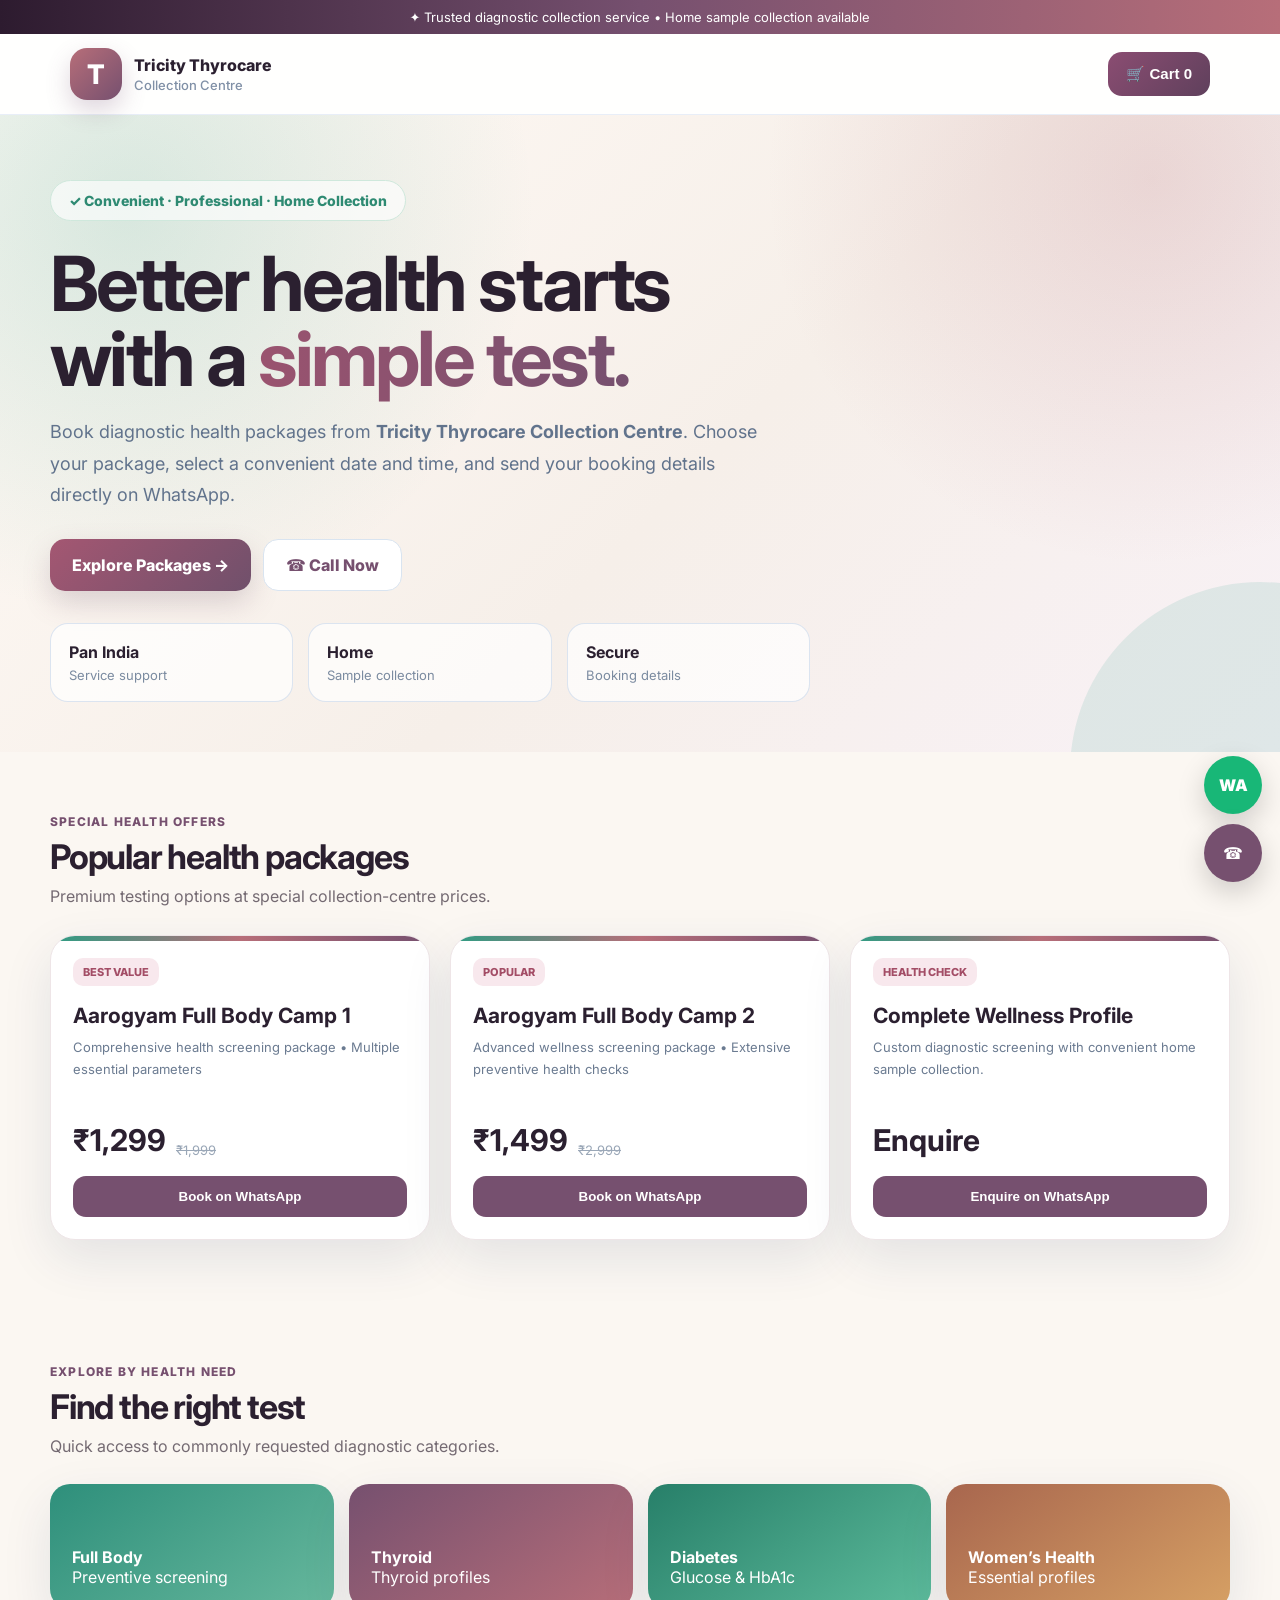
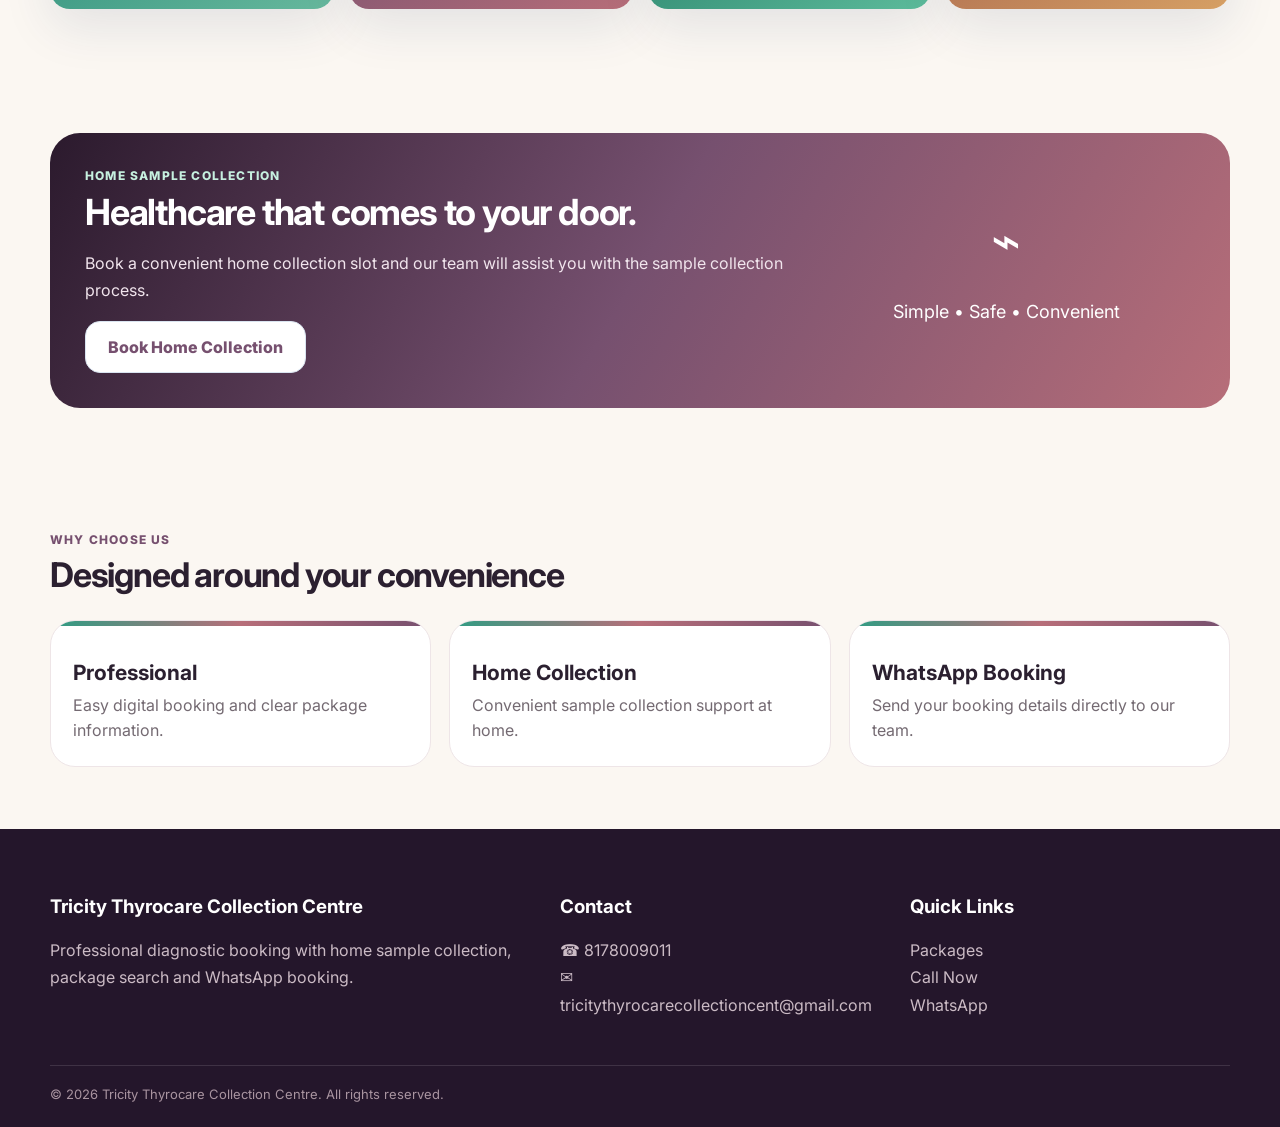
==== index.html @ 91fcd0db "Add files via upload" ====
<!DOCTYPE html>
<html lang="en">
<head>
  <meta charset="UTF-8">
  <meta name="viewport" content="width=device-width, initial-scale=1.0">
  <meta name="theme-color" content="#24162b">
  <title>Tricity Thyrocare Collection Centre</title>
  <meta name="description" content="Premium diagnostic health packages, home sample collection and WhatsApp booking.">
  <link rel="preconnect" href="https://fonts.googleapis.com">
  <link rel="preconnect" href="https://fonts.gstatic.com" crossorigin>
  <link href="https://fonts.googleapis.com/css2?family=Inter:wght@400;500;600;700;800&display=swap" rel="stylesheet">
  <style>
    :root{
      --navy:#24162b; --blue:#8b4d72; --cyan:#2e9d83; --violet:#76506f;
      --mint:#e4f5ed; --bg:#fbf7f2; --text:#2b2030; --muted:#746a72;
      --white:#fff; --shadow:0 18px 50px rgba(21,48,94,.10);
    }
    *{box-sizing:border-box}
    html{scroll-behavior:smooth}
    body{margin:0;font-family:Inter,system-ui,sans-serif;color:var(--text);background:var(--bg)}
    a{text-decoration:none;color:inherit}
    .topbar{background:linear-gradient(90deg,#2d1b2f,#76506f,#b76e79);color:#fff;padding:9px 18px;font-size:13px;text-align:center}
    .nav{position:sticky;top:0;z-index:50;background:rgba(255,255,255,.92);backdrop-filter:blur(18px);border-bottom:1px solid #e8eef8}
    .navin{max-width:1180px;margin:auto;padding:14px 20px;display:flex;align-items:center;justify-content:space-between;gap:15px}
    .brand{display:flex;align-items:center;gap:12px;font-weight:800}
    .logo{width:52px;height:52px;border-radius:17px;display:grid;place-items:center;color:white;font-size:27px;background:linear-gradient(135deg,#b76e79,#76506f);box-shadow:0 10px 25px rgba(118,80,111,.24)}
    .brand small{display:block;color:#8090a6;font-size:13px;font-weight:500;margin-top:2px}
    .cart{border:0;background:linear-gradient(135deg,#8b4d72,#5f405c);color:#fff;border-radius:14px;padding:13px 18px;font-weight:800;font-size:15px}
    .hero{position:relative;overflow:hidden;background:
      radial-gradient(circle at 90% 10%,rgba(183,110,121,.20),transparent 30%),
      radial-gradient(circle at 10% 15%,rgba(46,157,131,.18),transparent 32%),
      linear-gradient(135deg,#fffaf5,#f6efe9 55%,#f8f1f6);padding:65px 20px 50px}
    .hero:after{content:"";position:absolute;width:380px;height:380px;border-radius:50%;right:-170px;bottom:-210px;background:rgba(46,157,131,.12)}
    .wrap{max-width:1180px;margin:auto}
    .pill{display:inline-flex;padding:11px 18px;border:1px solid #cfe8dc;border-radius:999px;background:rgba(255,255,255,.65);color:#2e8a72;font-weight:800;font-size:14px}
    h1{font-size:clamp(42px,7vw,76px);line-height:.99;letter-spacing:-3px;max-width:850px;margin:25px 0 20px}
    h1 span{background:linear-gradient(90deg,#9a536f,#76506f);-webkit-background-clip:text;color:transparent}
    .lead{max-width:720px;color:#61738c;font-size:18px;line-height:1.75}
    .actions{display:flex;gap:12px;flex-wrap:wrap;margin:28px 0}
    .btn{padding:15px 22px;border-radius:15px;font-weight:800;display:inline-flex;align-items:center;justify-content:center;gap:8px}
    .primary{color:white;background:linear-gradient(135deg,#a45772,#70506b);box-shadow:0 12px 28px rgba(112,80,107,.22)}
    .secondary{background:#fff;border:1px solid #d9e4f0;color:#76506f}
    .stats{display:grid;grid-template-columns:repeat(3,1fr);gap:15px;max-width:760px;margin-top:32px}
    .stat{background:rgba(255,255,255,.7);border:1px solid rgba(215,226,239,.9);border-radius:18px;padding:18px}
    .stat b{display:block;font-size:16px}.stat span{display:block;color:#7b8ba0;font-size:13px;margin-top:5px}
    section{padding:62px 20px}.section-head{display:flex;align-items:end;justify-content:space-between;gap:20px;margin-bottom:25px}
    .eyebrow{color:#76506f;font-weight:800;text-transform:uppercase;letter-spacing:1.2px;font-size:12px}
    h2{font-size:34px;letter-spacing:-1.2px;margin:7px 0}
    .sub{color:var(--muted);margin:0;line-height:1.6}
    .offers{display:grid;grid-template-columns:repeat(3,1fr);gap:20px}
    .card{background:#fff;border:1px solid #eee5e7;border-radius:25px;padding:22px;box-shadow:var(--shadow);position:relative;overflow:hidden}
    .card:before{content:"";position:absolute;inset:0 0 auto;height:5px;background:linear-gradient(90deg,#2e9d83,#b76e79,#76506f)}
    .tag{display:inline-block;padding:7px 10px;border-radius:10px;background:#f8e8ed;color:#a34d66;font-size:11px;font-weight:800}
    .card h3{font-size:21px;margin:17px 0 8px}.tests{color:#6b7b91;font-size:13px;line-height:1.7;min-height:68px}
    .price{display:flex;align-items:end;gap:10px;margin:18px 0}.price strong{font-size:30px}.price del{color:#9aa7b7;font-size:13px}
    .book{width:100%;border:0;padding:13px;border-radius:13px;background:#76506f;color:white;font-weight:800}
    .categories{display:grid;grid-template-columns:repeat(4,1fr);gap:15px}
    .cat{padding:22px;border-radius:20px;color:white;min-height:125px;display:flex;flex-direction:column;justify-content:end;box-shadow:var(--shadow)}
    .cat:nth-child(1){background:linear-gradient(145deg,#2e8f7b,#67b89d)} .cat:nth-child(2){background:linear-gradient(145deg,#76506f,#b76e79)}
    .cat:nth-child(3){background:linear-gradient(145deg,#277f69,#5dbb9b)} .cat:nth-child(4){background:linear-gradient(145deg,#a8664e,#d6a064)}
    .collection{border-radius:30px;padding:35px;background:linear-gradient(120deg,#2b1a2d,#76506f 50%,#b76e79);color:white;display:grid;grid-template-columns:1.5fr .8fr;gap:25px;align-items:center;overflow:hidden}
    .collection h2{font-size:36px}.collection p{color:#f1e5ed;line-height:1.7}.collection .big{font-size:50px;text-align:center}
    .trust{display:grid;grid-template-columns:repeat(3,1fr);gap:18px}.trust .card{box-shadow:none}
    footer{background:#24162b;color:#f1e5ed;padding:48px 20px 25px}.foot{max-width:1180px;margin:auto;display:grid;grid-template-columns:1.5fr 1fr 1fr;gap:30px}.foot h3{color:#fff}.foot p{color:#cbbbc5;line-height:1.7}
    .copy{max-width:1180px;margin:30px auto 0;padding-top:20px;border-top:1px solid rgba(255,255,255,.12);font-size:13px;color:#a994a0}
    .float{position:fixed;right:18px;bottom:18px;z-index:60;display:flex;flex-direction:column;gap:10px}.float a{width:58px;height:58px;border-radius:50%;display:grid;place-items:center;color:#fff;font-weight:900;box-shadow:0 10px 28px rgba(0,0,0,.18)}.wa{background:#18b777}.call{background:#76506f}
    @media(max-width:800px){.offers{grid-template-columns:1fr}.categories{grid-template-columns:repeat(2,1fr)}.collection{grid-template-columns:1fr}.foot{grid-template-columns:1fr 1fr}.stats{grid-template-columns:1fr}h1{letter-spacing:-2px}.hero{padding-top:45px}}
    @media(max-width:520px){.navin{padding:11px 14px}.logo{width:48px;height:48px}.brand{font-size:15px}.cart{padding:12px 14px}.hero{padding-left:16px;padding-right:16px}section{padding:48px 16px}.categories{grid-template-columns:1fr 1fr}.foot{grid-template-columns:1fr}.collection{padding:27px}.collection h2{font-size:30px}}
  </style>
</head>
<body>
  <div class="topbar">✦ Trusted diagnostic collection service • Home sample collection available</div>

  <header class="nav">
    <div class="navin">
      <a class="brand" href="#">
        <div class="logo">T</div>
        <div>Tricity Thyrocare<small>Collection Centre</small></div>
      </a>
      <button class="cart" onclick="alert('Your cart is empty')">🛒 Cart <b>0</b></button>
    </div>
  </header>

  <main>
    <section class="hero">
      <div class="wrap">
        <div class="pill">✓ Convenient · Professional · Home Collection</div>
        <h1>Better health starts <br>with a <span>simple test.</span></h1>
        <p class="lead">Book diagnostic health packages from <b>Tricity Thyrocare Collection Centre</b>. Choose your package, select a convenient date and time, and send your booking details directly on WhatsApp.</p>
        <div class="actions">
          <a class="btn primary" href="#offers">Explore Packages →</a>
          <a class="btn secondary" href="tel:8178009011">☎ Call Now</a>
        </div>
        <div class="stats">
          <div class="stat"><b>Pan India</b><span>Service support</span></div>
          <div class="stat"><b>Home</b><span>Sample collection</span></div>
          <div class="stat"><b>Secure</b><span>Booking details</span></div>
        </div>
      </div>
    </section>

    <section id="offers">
      <div class="wrap">
        <div class="section-head"><div><div class="eyebrow">Special Health Offers</div><h2>Popular health packages</h2><p class="sub">Premium testing options at special collection-centre prices.</p></div></div>
        <div class="offers">
          <article class="card"><span class="tag">BEST VALUE</span><h3>Aarogyam Full Body Camp 1</h3><div class="tests">Comprehensive health screening package • Multiple essential parameters</div><div class="price"><strong>₹1,299</strong><del>₹1,999</del></div><button class="book" onclick="book('Aarogyam Full Body Camp 1')">Book on WhatsApp</button></article>
          <article class="card"><span class="tag">POPULAR</span><h3>Aarogyam Full Body Camp 2</h3><div class="tests">Advanced wellness screening package • Extensive preventive health checks</div><div class="price"><strong>₹1,499</strong><del>₹2,999</del></div><button class="book" onclick="book('Aarogyam Full Body Camp 2')">Book on WhatsApp</button></article>
          <article class="card"><span class="tag">HEALTH CHECK</span><h3>Complete Wellness Profile</h3><div class="tests">Custom diagnostic screening with convenient home sample collection.</div><div class="price"><strong>Enquire</strong></div><button class="book" onclick="book('Complete Wellness Profile')">Enquire on WhatsApp</button></article>
        </div>
      </div>
    </section>

    <section>
      <div class="wrap">
        <div class="eyebrow">Explore by health need</div><h2>Find the right test</h2><p class="sub">Quick access to commonly requested diagnostic categories.</p>
        <div class="categories" style="margin-top:25px">
          <a class="cat" href="#offers"><b>Full Body</b><span>Preventive screening</span></a>
          <a class="cat" href="#offers"><b>Thyroid</b><span>Thyroid profiles</span></a>
          <a class="cat" href="#offers"><b>Diabetes</b><span>Glucose & HbA1c</span></a>
          <a class="cat" href="#offers"><b>Women’s Health</b><span>Essential profiles</span></a>
        </div>
      </div>
    </section>

    <section>
      <div class="wrap collection">
        <div><div class="eyebrow" style="color:#c6f0df">HOME SAMPLE COLLECTION</div><h2>Healthcare that comes to your door.</h2><p>Book a convenient home collection slot and our team will assist you with the sample collection process.</p><a class="btn secondary" href="https://wa.me/918178009011?text=Hi%20Tricity%20Thyrocare%2C%20I%20want%20to%20book%20a%20home%20sample%20collection.">Book Home Collection</a></div>
        <div class="big">⌁<br><span style="font-size:18px">Simple • Safe • Convenient</span></div>
      </div>
    </section>

    <section>
      <div class="wrap">
        <div class="eyebrow">Why choose us</div><h2>Designed around your convenience</h2>
        <div class="trust" style="margin-top:25px">
          <div class="card"><h3>Professional</h3><p class="sub">Easy digital booking and clear package information.</p></div>
          <div class="card"><h3>Home Collection</h3><p class="sub">Convenient sample collection support at home.</p></div>
          <div class="card"><h3>WhatsApp Booking</h3><p class="sub">Send your booking details directly to our team.</p></div>
        </div>
      </div>
    </section>
  </main>

  <footer>
    <div class="foot">
      <div><h3>Tricity Thyrocare Collection Centre</h3><p>Professional diagnostic booking with home sample collection, package search and WhatsApp booking.</p></div>
      <div><h3>Contact</h3><p>☎ 8178009011<br>✉ tricitythyrocarecollectioncent@gmail.com</p></div>
      <div><h3>Quick Links</h3><p><a href="#offers">Packages</a><br><a href="tel:8178009011">Call Now</a><br><a href="https://wa.me/918178009011">WhatsApp</a></p></div>
    </div>
    <div class="copy">© 2026 Tricity Thyrocare Collection Centre. All rights reserved.</div>
  </footer>

  <div class="float">
    <a class="wa" href="https://wa.me/918178009011?text=Hi%20Tricity%20Thyrocare%2C%20I%20want%20to%20book%20a%20test.">WA</a>
    <a class="call" href="tel:8178009011">☎</a>
  </div>

  <script>
    function book(packageName){
      const msg = `Hi Tricity Thyrocare, I want to book: ${packageName}. Please share the available slots.`;
      window.open('https://wa.me/918178009011?text=' + encodeURIComponent(msg), '_blank');
    }
  </script>
</body>
</html>
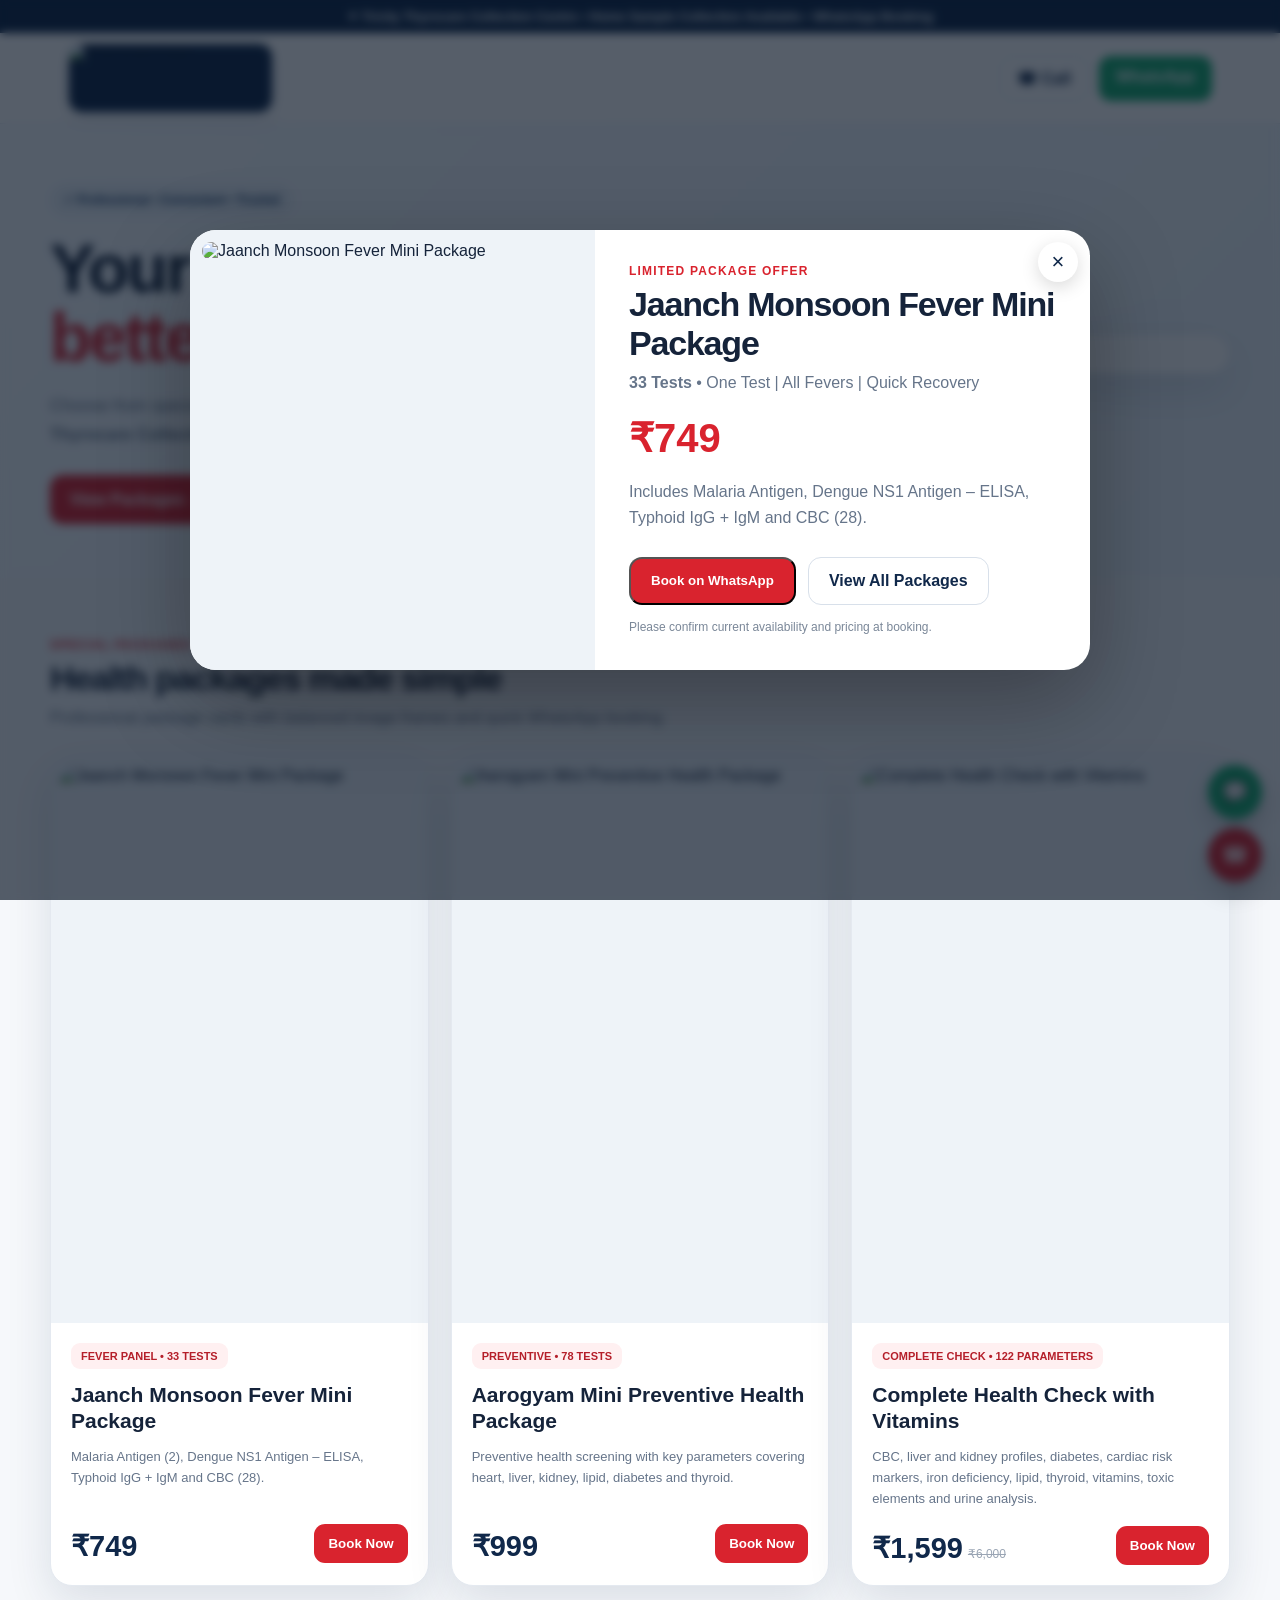
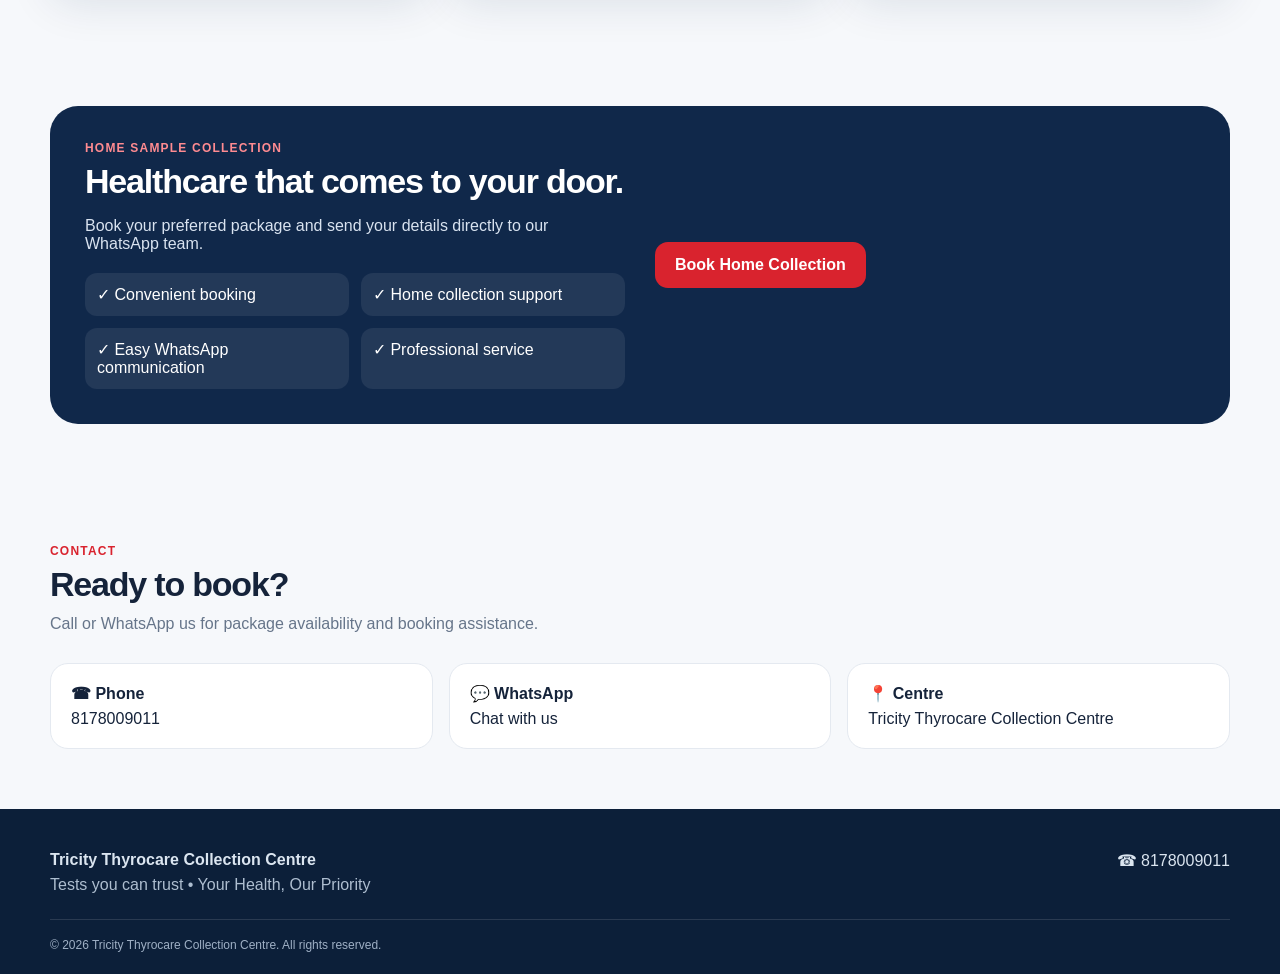
==== commit 497f912c: "Update website" ====
--- a/index.html
+++ b/index.html
@@ -1,165 +1,65 @@
 <!DOCTYPE html>
 <html lang="en">
 <head>
-  <meta charset="UTF-8">
-  <meta name="viewport" content="width=device-width, initial-scale=1.0">
-  <meta name="theme-color" content="#24162b">
-  <title>Tricity Thyrocare Collection Centre</title>
-  <meta name="description" content="Premium diagnostic health packages, home sample collection and WhatsApp booking.">
-  <link rel="preconnect" href="https://fonts.googleapis.com">
-  <link rel="preconnect" href="https://fonts.gstatic.com" crossorigin>
-  <link href="https://fonts.googleapis.com/css2?family=Inter:wght@400;500;600;700;800&display=swap" rel="stylesheet">
-  <style>
-    :root{
-      --navy:#24162b; --blue:#8b4d72; --cyan:#2e9d83; --violet:#76506f;
-      --mint:#e4f5ed; --bg:#fbf7f2; --text:#2b2030; --muted:#746a72;
-      --white:#fff; --shadow:0 18px 50px rgba(21,48,94,.10);
-    }
-    *{box-sizing:border-box}
-    html{scroll-behavior:smooth}
-    body{margin:0;font-family:Inter,system-ui,sans-serif;color:var(--text);background:var(--bg)}
-    a{text-decoration:none;color:inherit}
-    .topbar{background:linear-gradient(90deg,#2d1b2f,#76506f,#b76e79);color:#fff;padding:9px 18px;font-size:13px;text-align:center}
-    .nav{position:sticky;top:0;z-index:50;background:rgba(255,255,255,.92);backdrop-filter:blur(18px);border-bottom:1px solid #e8eef8}
-    .navin{max-width:1180px;margin:auto;padding:14px 20px;display:flex;align-items:center;justify-content:space-between;gap:15px}
-    .brand{display:flex;align-items:center;gap:12px;font-weight:800}
-    .logo{width:52px;height:52px;border-radius:17px;display:grid;place-items:center;color:white;font-size:27px;background:linear-gradient(135deg,#b76e79,#76506f);box-shadow:0 10px 25px rgba(118,80,111,.24)}
-    .brand small{display:block;color:#8090a6;font-size:13px;font-weight:500;margin-top:2px}
-    .cart{border:0;background:linear-gradient(135deg,#8b4d72,#5f405c);color:#fff;border-radius:14px;padding:13px 18px;font-weight:800;font-size:15px}
-    .hero{position:relative;overflow:hidden;background:
-      radial-gradient(circle at 90% 10%,rgba(183,110,121,.20),transparent 30%),
-      radial-gradient(circle at 10% 15%,rgba(46,157,131,.18),transparent 32%),
-      linear-gradient(135deg,#fffaf5,#f6efe9 55%,#f8f1f6);padding:65px 20px 50px}
-    .hero:after{content:"";position:absolute;width:380px;height:380px;border-radius:50%;right:-170px;bottom:-210px;background:rgba(46,157,131,.12)}
-    .wrap{max-width:1180px;margin:auto}
-    .pill{display:inline-flex;padding:11px 18px;border:1px solid #cfe8dc;border-radius:999px;background:rgba(255,255,255,.65);color:#2e8a72;font-weight:800;font-size:14px}
-    h1{font-size:clamp(42px,7vw,76px);line-height:.99;letter-spacing:-3px;max-width:850px;margin:25px 0 20px}
-    h1 span{background:linear-gradient(90deg,#9a536f,#76506f);-webkit-background-clip:text;color:transparent}
-    .lead{max-width:720px;color:#61738c;font-size:18px;line-height:1.75}
-    .actions{display:flex;gap:12px;flex-wrap:wrap;margin:28px 0}
-    .btn{padding:15px 22px;border-radius:15px;font-weight:800;display:inline-flex;align-items:center;justify-content:center;gap:8px}
-    .primary{color:white;background:linear-gradient(135deg,#a45772,#70506b);box-shadow:0 12px 28px rgba(112,80,107,.22)}
-    .secondary{background:#fff;border:1px solid #d9e4f0;color:#76506f}
-    .stats{display:grid;grid-template-columns:repeat(3,1fr);gap:15px;max-width:760px;margin-top:32px}
-    .stat{background:rgba(255,255,255,.7);border:1px solid rgba(215,226,239,.9);border-radius:18px;padding:18px}
-    .stat b{display:block;font-size:16px}.stat span{display:block;color:#7b8ba0;font-size:13px;margin-top:5px}
-    section{padding:62px 20px}.section-head{display:flex;align-items:end;justify-content:space-between;gap:20px;margin-bottom:25px}
-    .eyebrow{color:#76506f;font-weight:800;text-transform:uppercase;letter-spacing:1.2px;font-size:12px}
-    h2{font-size:34px;letter-spacing:-1.2px;margin:7px 0}
-    .sub{color:var(--muted);margin:0;line-height:1.6}
-    .offers{display:grid;grid-template-columns:repeat(3,1fr);gap:20px}
-    .card{background:#fff;border:1px solid #eee5e7;border-radius:25px;padding:22px;box-shadow:var(--shadow);position:relative;overflow:hidden}
-    .card:before{content:"";position:absolute;inset:0 0 auto;height:5px;background:linear-gradient(90deg,#2e9d83,#b76e79,#76506f)}
-    .tag{display:inline-block;padding:7px 10px;border-radius:10px;background:#f8e8ed;color:#a34d66;font-size:11px;font-weight:800}
-    .card h3{font-size:21px;margin:17px 0 8px}.tests{color:#6b7b91;font-size:13px;line-height:1.7;min-height:68px}
-    .price{display:flex;align-items:end;gap:10px;margin:18px 0}.price strong{font-size:30px}.price del{color:#9aa7b7;font-size:13px}
-    .book{width:100%;border:0;padding:13px;border-radius:13px;background:#76506f;color:white;font-weight:800}
-    .categories{display:grid;grid-template-columns:repeat(4,1fr);gap:15px}
-    .cat{padding:22px;border-radius:20px;color:white;min-height:125px;display:flex;flex-direction:column;justify-content:end;box-shadow:var(--shadow)}
-    .cat:nth-child(1){background:linear-gradient(145deg,#2e8f7b,#67b89d)} .cat:nth-child(2){background:linear-gradient(145deg,#76506f,#b76e79)}
-    .cat:nth-child(3){background:linear-gradient(145deg,#277f69,#5dbb9b)} .cat:nth-child(4){background:linear-gradient(145deg,#a8664e,#d6a064)}
-    .collection{border-radius:30px;padding:35px;background:linear-gradient(120deg,#2b1a2d,#76506f 50%,#b76e79);color:white;display:grid;grid-template-columns:1.5fr .8fr;gap:25px;align-items:center;overflow:hidden}
-    .collection h2{font-size:36px}.collection p{color:#f1e5ed;line-height:1.7}.collection .big{font-size:50px;text-align:center}
-    .trust{display:grid;grid-template-columns:repeat(3,1fr);gap:18px}.trust .card{box-shadow:none}
-    footer{background:#24162b;color:#f1e5ed;padding:48px 20px 25px}.foot{max-width:1180px;margin:auto;display:grid;grid-template-columns:1.5fr 1fr 1fr;gap:30px}.foot h3{color:#fff}.foot p{color:#cbbbc5;line-height:1.7}
-    .copy{max-width:1180px;margin:30px auto 0;padding-top:20px;border-top:1px solid rgba(255,255,255,.12);font-size:13px;color:#a994a0}
-    .float{position:fixed;right:18px;bottom:18px;z-index:60;display:flex;flex-direction:column;gap:10px}.float a{width:58px;height:58px;border-radius:50%;display:grid;place-items:center;color:#fff;font-weight:900;box-shadow:0 10px 28px rgba(0,0,0,.18)}.wa{background:#18b777}.call{background:#76506f}
-    @media(max-width:800px){.offers{grid-template-columns:1fr}.categories{grid-template-columns:repeat(2,1fr)}.collection{grid-template-columns:1fr}.foot{grid-template-columns:1fr 1fr}.stats{grid-template-columns:1fr}h1{letter-spacing:-2px}.hero{padding-top:45px}}
-    @media(max-width:520px){.navin{padding:11px 14px}.logo{width:48px;height:48px}.brand{font-size:15px}.cart{padding:12px 14px}.hero{padding-left:16px;padding-right:16px}section{padding:48px 16px}.categories{grid-template-columns:1fr 1fr}.foot{grid-template-columns:1fr}.collection{padding:27px}.collection h2{font-size:30px}}
-  </style>
+<meta charset="UTF-8">
+<meta name="viewport" content="width=device-width,initial-scale=1.0">
+<meta name="theme-color" content="#10284a">
+<title>Tricity Thyrocare Collection Centre</title>
+<meta name="description" content="Tricity Thyrocare Collection Centre — diagnostic packages, home sample collection and WhatsApp booking.">
+<style>
+:root{--navy:#10284a;--navy2:#183b68;--red:#d9232e;--ink:#15233a;--muted:#66758a;--bg:#f6f8fb;--white:#fff;--line:#e4e9f0;--shadow:0 16px 45px rgba(16,40,74,.12)}
+*{box-sizing:border-box}html{scroll-behavior:smooth}body{margin:0;font-family:Inter,Arial,sans-serif;color:var(--ink);background:var(--bg)}a{text-decoration:none;color:inherit}
+.top{background:var(--navy);color:#fff;text-align:center;padding:9px 15px;font-size:13px;font-weight:700}
+.nav{position:sticky;top:0;z-index:50;background:rgba(255,255,255,.97);border-bottom:1px solid var(--line)}
+.navin{max-width:1180px;margin:auto;padding:10px 18px;display:flex;align-items:center;justify-content:space-between;gap:18px}
+.logo-frame{width:205px;height:70px;border:1px solid #dce3ec;border-radius:14px;background:#10284a;display:flex;align-items:center;justify-content:center;overflow:hidden;box-shadow:0 6px 18px rgba(16,40,74,.08)}
+.logo-frame img{width:100%;height:100%;object-fit:contain}.nav-actions{display:flex;gap:10px}.navbtn{border:0;border-radius:12px;padding:12px 17px;font-weight:800}.call{background:#fff;color:var(--navy);border:1px solid #d8e0ea}.wa{background:#18ad70;color:#fff}
+.hero{background:linear-gradient(135deg,#f8fbff,#eef5fb);padding:60px 18px 54px}.wrap{max-width:1180px;margin:auto}.hero-grid{display:grid;grid-template-columns:1.15fr .85fr;gap:40px;align-items:center}
+.badge{display:inline-flex;padding:9px 14px;border-radius:999px;background:#eaf1f8;color:var(--navy2);font-size:12px;font-weight:800}
+h1{font-size:clamp(40px,6vw,68px);line-height:1.02;letter-spacing:-2.5px;margin:18px 0}h1 span{color:var(--red)}.lead{max-width:700px;color:var(--muted);font-size:17px;line-height:1.75}
+.actions{display:flex;gap:12px;flex-wrap:wrap;margin-top:25px}.btn{display:inline-flex;align-items:center;justify-content:center;padding:14px 20px;border-radius:13px;font-weight:800;cursor:pointer}
+.primary{background:var(--red);color:#fff}.secondary{background:#fff;border:1px solid #d8e0ea;color:var(--navy)}
+.hero-card{background:#fff;border:1px solid var(--line);border-radius:25px;padding:10px;box-shadow:var(--shadow)}.hero-card img{width:100%;display:block;border-radius:17px;max-height:520px;object-fit:contain}
+section{padding:60px 18px}.head{margin-bottom:25px}.eyebrow{color:var(--red);font-size:12px;font-weight:800;letter-spacing:1.2px;text-transform:uppercase}
+h2{font-size:34px;letter-spacing:-1.2px;margin:7px 0}.sub{color:var(--muted);line-height:1.65;margin:0}.packages{display:grid;grid-template-columns:repeat(3,1fr);gap:22px}
+.card{background:#fff;border:1px solid var(--line);border-radius:22px;overflow:hidden;box-shadow:var(--shadow)}.photo-frame{aspect-ratio:2/3;background:#eef3f8;padding:9px}.photo-frame img{width:100%;height:100%;object-fit:contain;border-radius:14px;display:block}
+.cardbody{padding:20px}.tag{display:inline-block;background:#fff0f1;color:#b51f2a;border-radius:9px;padding:7px 10px;font-size:11px;font-weight:800}.card h3{font-size:21px;line-height:1.25;margin:13px 0 8px}.details{color:var(--muted);font-size:13px;line-height:1.6;min-height:60px}
+.price-row{display:flex;align-items:end;justify-content:space-between;gap:10px;margin-top:17px}.price{font-size:29px;font-weight:800;color:var(--navy)}.old{font-size:12px;color:#9aa5b4;margin-left:5px}.book{border:0;background:var(--red);color:#fff;padding:12px 14px;border-radius:11px;font-weight:800;cursor:pointer}
+.feature{background:var(--navy);color:#fff;border-radius:28px;padding:35px;display:grid;grid-template-columns:1fr 1fr;gap:30px;align-items:center}.feature h2{color:#fff}.feature p{color:#d9e3f0}.ticks{display:grid;grid-template-columns:1fr 1fr;gap:12px;margin-top:20px}.tick{background:rgba(255,255,255,.08);padding:12px;border-radius:12px}
+.contact{display:grid;grid-template-columns:repeat(3,1fr);gap:16px}.box{background:#fff;border:1px solid var(--line);border-radius:18px;padding:20px}.box b{display:block;margin-bottom:7px}
+footer{background:#0c1f39;color:#dbe5f0;padding:42px 18px 22px}.foot{max-width:1180px;margin:auto;display:flex;justify-content:space-between;gap:25px;flex-wrap:wrap}.copy{max-width:1180px;margin:25px auto 0;border-top:1px solid rgba(255,255,255,.12);padding-top:18px;font-size:12px;color:#9fb0c5}
+.float{position:fixed;right:18px;bottom:18px;z-index:40;display:flex;flex-direction:column;gap:9px}.float a{width:54px;height:54px;border-radius:50%;display:grid;place-items:center;color:#fff;font-size:21px;box-shadow:0 10px 25px rgba(0,0,0,.18)}.float .w{background:#18ad70}.float .c{background:var(--red)}
+.overlay{position:fixed;inset:0;background:rgba(7,19,35,.68);backdrop-filter:blur(5px);display:none;align-items:center;justify-content:center;padding:18px;z-index:100}.overlay.show{display:flex}
+.popup{width:min(900px,100%);background:#fff;border-radius:26px;overflow:hidden;box-shadow:0 30px 90px rgba(0,0,0,.3);display:grid;grid-template-columns:.9fr 1.1fr;position:relative}.popup-img{background:#eef3f8;padding:12px}.popup-img img{width:100%;height:100%;max-height:620px;object-fit:contain;border-radius:17px}.popup-content{padding:34px}.popup-content h2{font-size:34px}.bigprice{font-size:40px;color:var(--red);font-weight:800;margin:18px 0}.close{position:absolute;right:12px;top:12px;width:40px;height:40px;border:0;border-radius:50%;background:#fff;color:var(--navy);font-size:22px;box-shadow:0 5px 18px rgba(0,0,0,.15);cursor:pointer;z-index:2}.popup-note{font-size:12px;color:#7a8798;line-height:1.5;margin-top:13px}
+@media(max-width:850px){.hero-grid,.feature,.popup{grid-template-columns:1fr}.packages{grid-template-columns:1fr 1fr}.hero-card img{max-height:480px}.popup-img img{max-height:430px}}
+@media(max-width:560px){.logo-frame{width:165px;height:58px}.navbtn{padding:10px 12px;font-size:12px}.hero{padding-top:45px}section{padding:45px 14px}.packages,.contact{grid-template-columns:1fr}.feature{padding:25px}.ticks{grid-template-columns:1fr}.popup-content{padding:25px}.popup-content h2{font-size:28px}.popup-img img{max-height:370px}}
+</style>
 </head>
 <body>
-  <div class="topbar">✦ Trusted diagnostic collection service • Home sample collection available</div>
-
-  <header class="nav">
-    <div class="navin">
-      <a class="brand" href="#">
-        <div class="logo">T</div>
-        <div>Tricity Thyrocare<small>Collection Centre</small></div>
-      </a>
-      <button class="cart" onclick="alert('Your cart is empty')">🛒 Cart <b>0</b></button>
-    </div>
-  </header>
-
-  <main>
-    <section class="hero">
-      <div class="wrap">
-        <div class="pill">✓ Convenient · Professional · Home Collection</div>
-        <h1>Better health starts <br>with a <span>simple test.</span></h1>
-        <p class="lead">Book diagnostic health packages from <b>Tricity Thyrocare Collection Centre</b>. Choose your package, select a convenient date and time, and send your booking details directly on WhatsApp.</p>
-        <div class="actions">
-          <a class="btn primary" href="#offers">Explore Packages →</a>
-          <a class="btn secondary" href="tel:8178009011">☎ Call Now</a>
-        </div>
-        <div class="stats">
-          <div class="stat"><b>Pan India</b><span>Service support</span></div>
-          <div class="stat"><b>Home</b><span>Sample collection</span></div>
-          <div class="stat"><b>Secure</b><span>Booking details</span></div>
-        </div>
-      </div>
-    </section>
-
-    <section id="offers">
-      <div class="wrap">
-        <div class="section-head"><div><div class="eyebrow">Special Health Offers</div><h2>Popular health packages</h2><p class="sub">Premium testing options at special collection-centre prices.</p></div></div>
-        <div class="offers">
-          <article class="card"><span class="tag">BEST VALUE</span><h3>Aarogyam Full Body Camp 1</h3><div class="tests">Comprehensive health screening package • Multiple essential parameters</div><div class="price"><strong>₹1,299</strong><del>₹1,999</del></div><button class="book" onclick="book('Aarogyam Full Body Camp 1')">Book on WhatsApp</button></article>
-          <article class="card"><span class="tag">POPULAR</span><h3>Aarogyam Full Body Camp 2</h3><div class="tests">Advanced wellness screening package • Extensive preventive health checks</div><div class="price"><strong>₹1,499</strong><del>₹2,999</del></div><button class="book" onclick="book('Aarogyam Full Body Camp 2')">Book on WhatsApp</button></article>
-          <article class="card"><span class="tag">HEALTH CHECK</span><h3>Complete Wellness Profile</h3><div class="tests">Custom diagnostic screening with convenient home sample collection.</div><div class="price"><strong>Enquire</strong></div><button class="book" onclick="book('Complete Wellness Profile')">Enquire on WhatsApp</button></article>
-        </div>
-      </div>
-    </section>
-
-    <section>
-      <div class="wrap">
-        <div class="eyebrow">Explore by health need</div><h2>Find the right test</h2><p class="sub">Quick access to commonly requested diagnostic categories.</p>
-        <div class="categories" style="margin-top:25px">
-          <a class="cat" href="#offers"><b>Full Body</b><span>Preventive screening</span></a>
-          <a class="cat" href="#offers"><b>Thyroid</b><span>Thyroid profiles</span></a>
-          <a class="cat" href="#offers"><b>Diabetes</b><span>Glucose & HbA1c</span></a>
-          <a class="cat" href="#offers"><b>Women’s Health</b><span>Essential profiles</span></a>
-        </div>
-      </div>
-    </section>
-
-    <section>
-      <div class="wrap collection">
-        <div><div class="eyebrow" style="color:#c6f0df">HOME SAMPLE COLLECTION</div><h2>Healthcare that comes to your door.</h2><p>Book a convenient home collection slot and our team will assist you with the sample collection process.</p><a class="btn secondary" href="https://wa.me/918178009011?text=Hi%20Tricity%20Thyrocare%2C%20I%20want%20to%20book%20a%20home%20sample%20collection.">Book Home Collection</a></div>
-        <div class="big">⌁<br><span style="font-size:18px">Simple • Safe • Convenient</span></div>
-      </div>
-    </section>
-
-    <section>
-      <div class="wrap">
-        <div class="eyebrow">Why choose us</div><h2>Designed around your convenience</h2>
-        <div class="trust" style="margin-top:25px">
-          <div class="card"><h3>Professional</h3><p class="sub">Easy digital booking and clear package information.</p></div>
-          <div class="card"><h3>Home Collection</h3><p class="sub">Convenient sample collection support at home.</p></div>
-          <div class="card"><h3>WhatsApp Booking</h3><p class="sub">Send your booking details directly to our team.</p></div>
-        </div>
-      </div>
-    </section>
-  </main>
-
-  <footer>
-    <div class="foot">
-      <div><h3>Tricity Thyrocare Collection Centre</h3><p>Professional diagnostic booking with home sample collection, package search and WhatsApp booking.</p></div>
-      <div><h3>Contact</h3><p>☎ 8178009011<br>✉ tricitythyrocarecollectioncent@gmail.com</p></div>
-      <div><h3>Quick Links</h3><p><a href="#offers">Packages</a><br><a href="tel:8178009011">Call Now</a><br><a href="https://wa.me/918178009011">WhatsApp</a></p></div>
-    </div>
-    <div class="copy">© 2026 Tricity Thyrocare Collection Centre. All rights reserved.</div>
-  </footer>
-
-  <div class="float">
-    <a class="wa" href="https://wa.me/918178009011?text=Hi%20Tricity%20Thyrocare%2C%20I%20want%20to%20book%20a%20test.">WA</a>
-    <a class="call" href="tel:8178009011">☎</a>
-  </div>
-
-  <script>
-    function book(packageName){
-      const msg = `Hi Tricity Thyrocare, I want to book: ${packageName}. Please share the available slots.`;
-      window.open('https://wa.me/918178009011?text=' + encodeURIComponent(msg), '_blank');
-    }
-  </script>
+<div class="top">✦ Tricity Thyrocare Collection Centre • Home Sample Collection Available • WhatsApp Booking</div>
+<header class="nav"><div class="navin">
+<a href="#" class="logo-frame"><img src="assets/thyrocare-logo.jpg" alt="Thyrocare logo"></a>
+<div class="nav-actions"><a class="navbtn call" href="tel:8178009011">☎ Call</a><a class="navbtn wa" href="https://wa.me/918178009011?text=Hi%20Tricity%20Thyrocare%2C%20I%20want%20to%20book%20a%20health%20package.">WhatsApp</a></div>
+</div></header>
+<main>
+<section class="hero"><div class="wrap hero-grid"><div><div class="badge">✓ Professional • Convenient • Trusted</div><h1>Your health deserves <span>better care.</span></h1><p class="lead">Choose from special diagnostic health packages and book your test easily with <b>Tricity Thyrocare Collection Centre</b>. Home sample collection support is available.</p><div class="actions"><a class="btn primary" href="#packages">View Packages ↓</a><a class="btn secondary" href="tel:8178009011">☎ 8178009011</a></div></div><div class="hero-card"><img src="assets/package-2.jpg" alt="Aarogyam Mini Preventive Health Package"></div></div></section>
+<section id="packages"><div class="wrap"><div class="head"><div class="eyebrow">Special Packages</div><h2>Health packages made simple</h2><p class="sub">Professional package cards with balanced image frames and quick WhatsApp booking.</p></div><div class="packages">
+<article class="card"><div class="photo-frame"><img src="assets/package-1.jpg" alt="Jaanch Monsoon Fever Mini Package"></div><div class="cardbody"><span class="tag">FEVER PANEL • 33 TESTS</span><h3>Jaanch Monsoon Fever Mini Package</h3><p class="details">Malaria Antigen (2), Dengue NS1 Antigen – ELISA, Typhoid IgG + IgM and CBC (28).</p><div class="price-row"><span class="price">₹749</span><button class="book" onclick="book('Jaanch Monsoon Fever Mini Package — ₹749')">Book Now</button></div></div></article>
+<article class="card"><div class="photo-frame"><img src="assets/package-2.jpg" alt="Aarogyam Mini Preventive Health Package"></div><div class="cardbody"><span class="tag">PREVENTIVE • 78 TESTS</span><h3>Aarogyam Mini Preventive Health Package</h3><p class="details">Preventive health screening with key parameters covering heart, liver, kidney, lipid, diabetes and thyroid.</p><div class="price-row"><span class="price">₹999</span><button class="book" onclick="book('Aarogyam Mini Preventive Health Package — ₹999')">Book Now</button></div></div></article>
+<article class="card"><div class="photo-frame"><img src="assets/package-3.jpg" alt="Complete Health Check with Vitamins"></div><div class="cardbody"><span class="tag">COMPLETE CHECK • 122 PARAMETERS</span><h3>Complete Health Check with Vitamins</h3><p class="details">CBC, liver and kidney profiles, diabetes, cardiac risk markers, iron deficiency, lipid, thyroid, vitamins, toxic elements and urine analysis.</p><div class="price-row"><div><span class="price">₹1,599</span><span class="old"><del>₹6,000</del></span></div><button class="book" onclick="book('Complete Health Check with Vitamins — ₹1599')">Book Now</button></div></div></article>
+</div></div></section>
+<section><div class="wrap feature"><div><div class="eyebrow" style="color:#ff8b91">HOME SAMPLE COLLECTION</div><h2>Healthcare that comes to your door.</h2><p>Book your preferred package and send your details directly to our WhatsApp team.</p><div class="ticks"><div class="tick">✓ Convenient booking</div><div class="tick">✓ Home collection support</div><div class="tick">✓ Easy WhatsApp communication</div><div class="tick">✓ Professional service</div></div></div><div><a class="btn primary" href="https://wa.me/918178009011?text=Hi%20Tricity%20Thyrocare%2C%20I%20want%20home%20sample%20collection.">Book Home Collection</a></div></div></section>
+<section><div class="wrap"><div class="head"><div class="eyebrow">Contact</div><h2>Ready to book?</h2><p class="sub">Call or WhatsApp us for package availability and booking assistance.</p></div><div class="contact"><div class="box"><b>☎ Phone</b><a href="tel:8178009011">8178009011</a></div><div class="box"><b>💬 WhatsApp</b><a href="https://wa.me/918178009011">Chat with us</a></div><div class="box"><b>📍 Centre</b><span>Tricity Thyrocare Collection Centre</span></div></div></div></section>
+</main>
+<footer><div class="foot"><div><b>Tricity Thyrocare Collection Centre</b><div style="margin-top:7px;color:#aebed0">Tests you can trust • Your Health, Our Priority</div></div><div>☎ 8178009011</div></div><div class="copy">© 2026 Tricity Thyrocare Collection Centre. All rights reserved.</div></footer>
+<div class="float"><a class="w" href="https://wa.me/918178009011" aria-label="WhatsApp">💬</a><a class="c" href="tel:8178009011" aria-label="Call">☎</a></div>
+<div id="promo" class="overlay" role="dialog" aria-modal="true"><div class="popup"><button class="close" onclick="closePopup()" aria-label="Close">×</button><div class="popup-img"><img src="assets/package-1.jpg" alt="Jaanch Monsoon Fever Mini Package"></div><div class="popup-content"><div class="eyebrow">LIMITED PACKAGE OFFER</div><h2>Jaanch Monsoon Fever Mini Package</h2><p class="sub"><b>33 Tests</b> • One Test | All Fevers | Quick Recovery</p><div class="bigprice">₹749</div><p class="sub">Includes Malaria Antigen, Dengue NS1 Antigen – ELISA, Typhoid IgG + IgM and CBC (28).</p><div class="actions"><button class="btn primary" onclick="book('Jaanch Monsoon Fever Mini Package — ₹749')">Book on WhatsApp</button><a class="btn secondary" href="#packages" onclick="closePopup()">View All Packages</a></div><div class="popup-note">Please confirm current availability and pricing at booking.</div></div></div></div>
+<script>
+function book(packageName){const msg="Hi Tricity Thyrocare Collection Centre, I want to book: "+packageName+". Please share availability and booking details.";window.open("https://wa.me/918178009011?text="+encodeURIComponent(msg),"_blank")}
+function openPopup(){document.getElementById("promo").classList.add("show");document.body.style.overflow="hidden"}
+function closePopup(){document.getElementById("promo").classList.remove("show");document.body.style.overflow=""}
+document.getElementById("promo").addEventListener("click",e=>{if(e.target.id==="promo")closePopup()});
+setTimeout(openPopup,1400);
+</script>
 </body>
 </html>
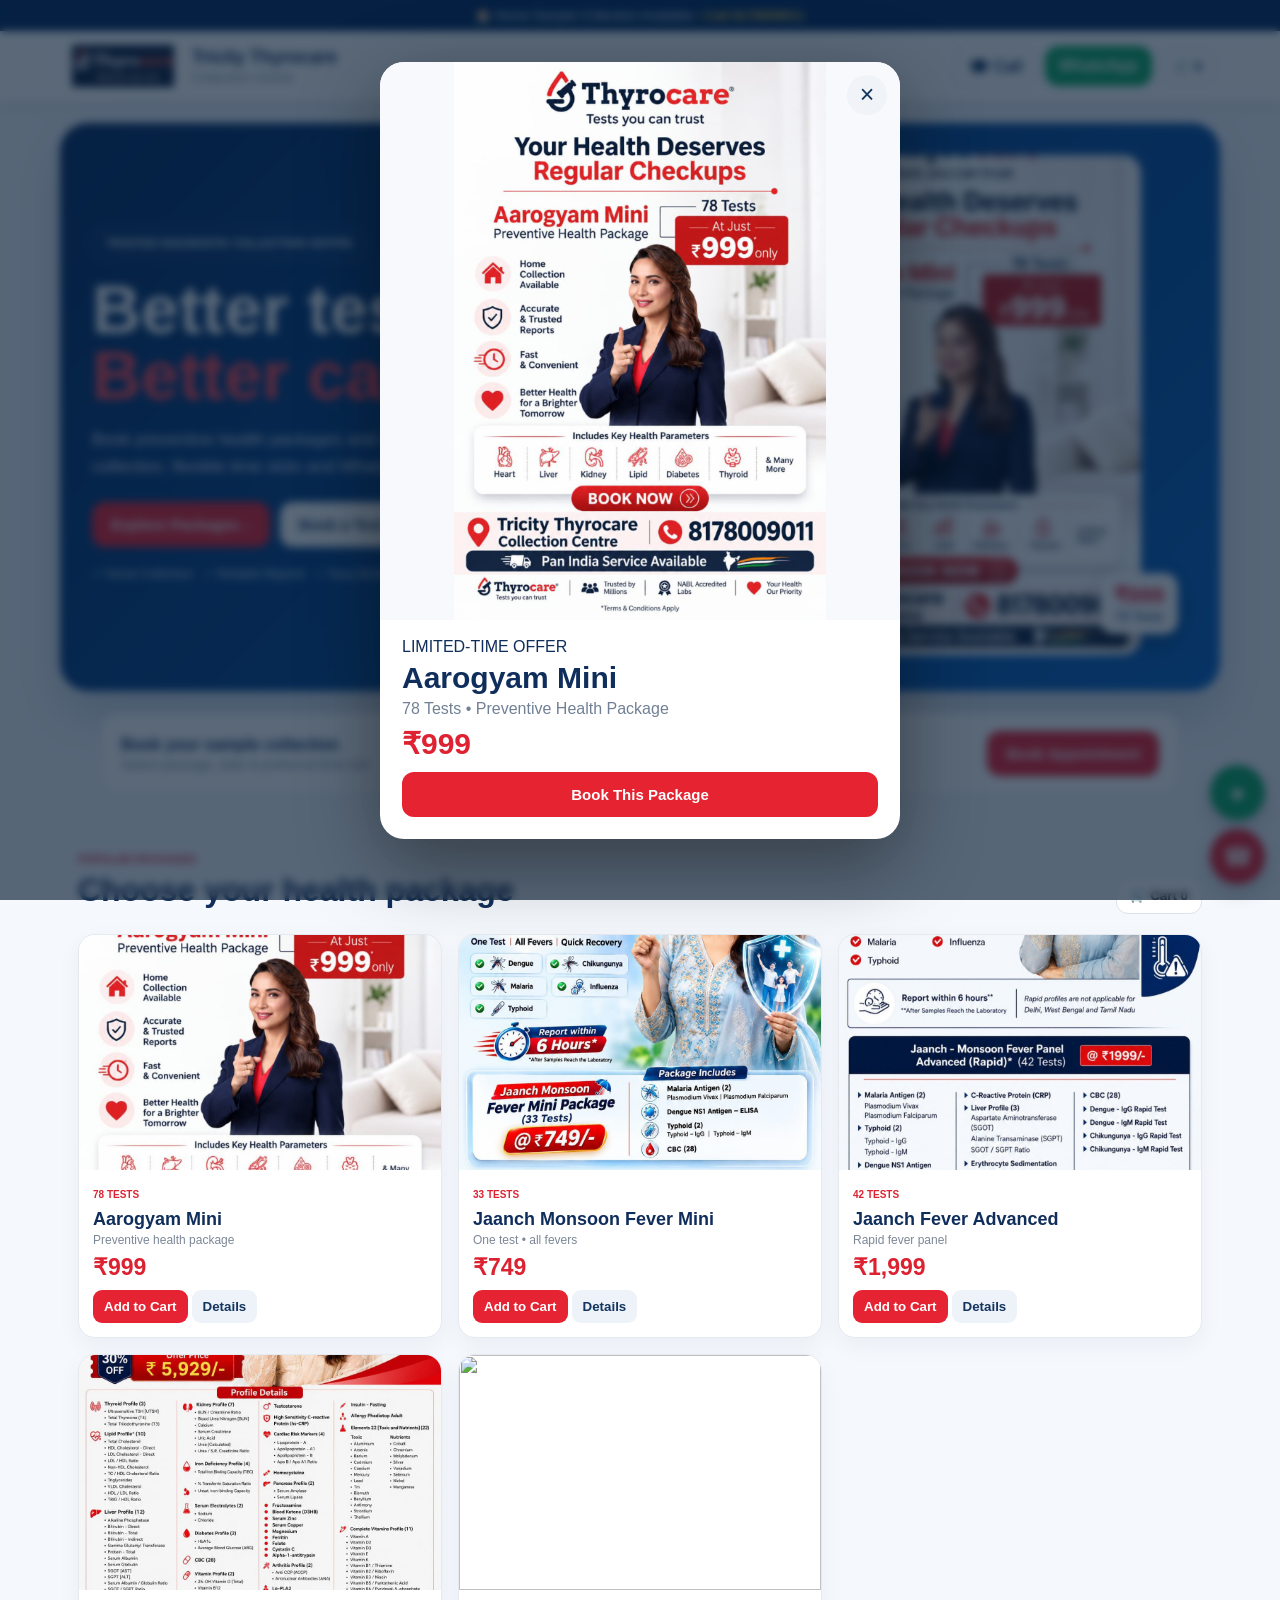
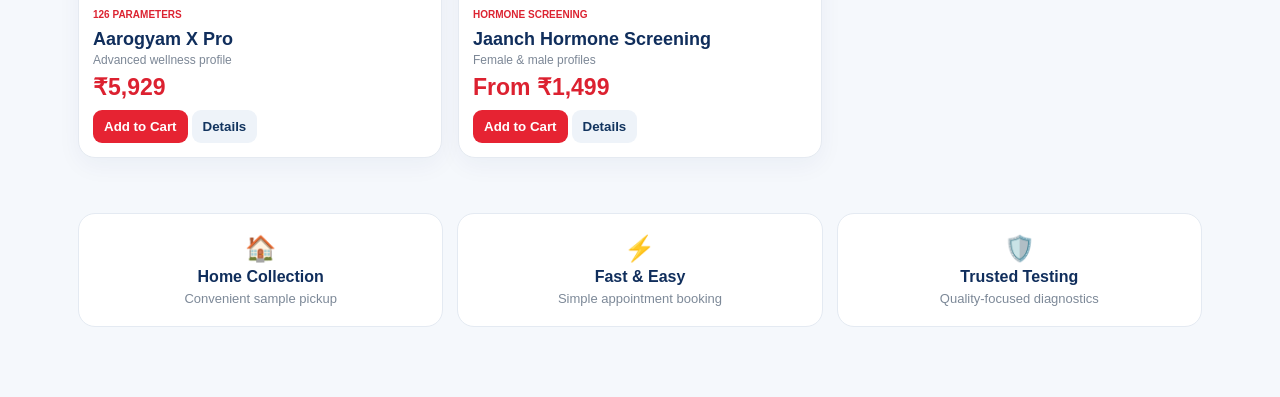
==== commit f36c4ffd: "Add files via upload" ====
--- a/index.html
+++ b/index.html
@@ -1,65 +1,18 @@
-<!DOCTYPE html>
-<html lang="en">
-<head>
-<meta charset="UTF-8">
-<meta name="viewport" content="width=device-width,initial-scale=1.0">
-<meta name="theme-color" content="#10284a">
-<title>Tricity Thyrocare Collection Centre</title>
-<meta name="description" content="Tricity Thyrocare Collection Centre — diagnostic packages, home sample collection and WhatsApp booking.">
-<style>
-:root{--navy:#10284a;--navy2:#183b68;--red:#d9232e;--ink:#15233a;--muted:#66758a;--bg:#f6f8fb;--white:#fff;--line:#e4e9f0;--shadow:0 16px 45px rgba(16,40,74,.12)}
-*{box-sizing:border-box}html{scroll-behavior:smooth}body{margin:0;font-family:Inter,Arial,sans-serif;color:var(--ink);background:var(--bg)}a{text-decoration:none;color:inherit}
-.top{background:var(--navy);color:#fff;text-align:center;padding:9px 15px;font-size:13px;font-weight:700}
-.nav{position:sticky;top:0;z-index:50;background:rgba(255,255,255,.97);border-bottom:1px solid var(--line)}
-.navin{max-width:1180px;margin:auto;padding:10px 18px;display:flex;align-items:center;justify-content:space-between;gap:18px}
-.logo-frame{width:205px;height:70px;border:1px solid #dce3ec;border-radius:14px;background:#10284a;display:flex;align-items:center;justify-content:center;overflow:hidden;box-shadow:0 6px 18px rgba(16,40,74,.08)}
-.logo-frame img{width:100%;height:100%;object-fit:contain}.nav-actions{display:flex;gap:10px}.navbtn{border:0;border-radius:12px;padding:12px 17px;font-weight:800}.call{background:#fff;color:var(--navy);border:1px solid #d8e0ea}.wa{background:#18ad70;color:#fff}
-.hero{background:linear-gradient(135deg,#f8fbff,#eef5fb);padding:60px 18px 54px}.wrap{max-width:1180px;margin:auto}.hero-grid{display:grid;grid-template-columns:1.15fr .85fr;gap:40px;align-items:center}
-.badge{display:inline-flex;padding:9px 14px;border-radius:999px;background:#eaf1f8;color:var(--navy2);font-size:12px;font-weight:800}
-h1{font-size:clamp(40px,6vw,68px);line-height:1.02;letter-spacing:-2.5px;margin:18px 0}h1 span{color:var(--red)}.lead{max-width:700px;color:var(--muted);font-size:17px;line-height:1.75}
-.actions{display:flex;gap:12px;flex-wrap:wrap;margin-top:25px}.btn{display:inline-flex;align-items:center;justify-content:center;padding:14px 20px;border-radius:13px;font-weight:800;cursor:pointer}
-.primary{background:var(--red);color:#fff}.secondary{background:#fff;border:1px solid #d8e0ea;color:var(--navy)}
-.hero-card{background:#fff;border:1px solid var(--line);border-radius:25px;padding:10px;box-shadow:var(--shadow)}.hero-card img{width:100%;display:block;border-radius:17px;max-height:520px;object-fit:contain}
-section{padding:60px 18px}.head{margin-bottom:25px}.eyebrow{color:var(--red);font-size:12px;font-weight:800;letter-spacing:1.2px;text-transform:uppercase}
-h2{font-size:34px;letter-spacing:-1.2px;margin:7px 0}.sub{color:var(--muted);line-height:1.65;margin:0}.packages{display:grid;grid-template-columns:repeat(3,1fr);gap:22px}
-.card{background:#fff;border:1px solid var(--line);border-radius:22px;overflow:hidden;box-shadow:var(--shadow)}.photo-frame{aspect-ratio:2/3;background:#eef3f8;padding:9px}.photo-frame img{width:100%;height:100%;object-fit:contain;border-radius:14px;display:block}
-.cardbody{padding:20px}.tag{display:inline-block;background:#fff0f1;color:#b51f2a;border-radius:9px;padding:7px 10px;font-size:11px;font-weight:800}.card h3{font-size:21px;line-height:1.25;margin:13px 0 8px}.details{color:var(--muted);font-size:13px;line-height:1.6;min-height:60px}
-.price-row{display:flex;align-items:end;justify-content:space-between;gap:10px;margin-top:17px}.price{font-size:29px;font-weight:800;color:var(--navy)}.old{font-size:12px;color:#9aa5b4;margin-left:5px}.book{border:0;background:var(--red);color:#fff;padding:12px 14px;border-radius:11px;font-weight:800;cursor:pointer}
-.feature{background:var(--navy);color:#fff;border-radius:28px;padding:35px;display:grid;grid-template-columns:1fr 1fr;gap:30px;align-items:center}.feature h2{color:#fff}.feature p{color:#d9e3f0}.ticks{display:grid;grid-template-columns:1fr 1fr;gap:12px;margin-top:20px}.tick{background:rgba(255,255,255,.08);padding:12px;border-radius:12px}
-.contact{display:grid;grid-template-columns:repeat(3,1fr);gap:16px}.box{background:#fff;border:1px solid var(--line);border-radius:18px;padding:20px}.box b{display:block;margin-bottom:7px}
-footer{background:#0c1f39;color:#dbe5f0;padding:42px 18px 22px}.foot{max-width:1180px;margin:auto;display:flex;justify-content:space-between;gap:25px;flex-wrap:wrap}.copy{max-width:1180px;margin:25px auto 0;border-top:1px solid rgba(255,255,255,.12);padding-top:18px;font-size:12px;color:#9fb0c5}
-.float{position:fixed;right:18px;bottom:18px;z-index:40;display:flex;flex-direction:column;gap:9px}.float a{width:54px;height:54px;border-radius:50%;display:grid;place-items:center;color:#fff;font-size:21px;box-shadow:0 10px 25px rgba(0,0,0,.18)}.float .w{background:#18ad70}.float .c{background:var(--red)}
-.overlay{position:fixed;inset:0;background:rgba(7,19,35,.68);backdrop-filter:blur(5px);display:none;align-items:center;justify-content:center;padding:18px;z-index:100}.overlay.show{display:flex}
-.popup{width:min(900px,100%);background:#fff;border-radius:26px;overflow:hidden;box-shadow:0 30px 90px rgba(0,0,0,.3);display:grid;grid-template-columns:.9fr 1.1fr;position:relative}.popup-img{background:#eef3f8;padding:12px}.popup-img img{width:100%;height:100%;max-height:620px;object-fit:contain;border-radius:17px}.popup-content{padding:34px}.popup-content h2{font-size:34px}.bigprice{font-size:40px;color:var(--red);font-weight:800;margin:18px 0}.close{position:absolute;right:12px;top:12px;width:40px;height:40px;border:0;border-radius:50%;background:#fff;color:var(--navy);font-size:22px;box-shadow:0 5px 18px rgba(0,0,0,.15);cursor:pointer;z-index:2}.popup-note{font-size:12px;color:#7a8798;line-height:1.5;margin-top:13px}
-@media(max-width:850px){.hero-grid,.feature,.popup{grid-template-columns:1fr}.packages{grid-template-columns:1fr 1fr}.hero-card img{max-height:480px}.popup-img img{max-height:430px}}
-@media(max-width:560px){.logo-frame{width:165px;height:58px}.navbtn{padding:10px 12px;font-size:12px}.hero{padding-top:45px}section{padding:45px 14px}.packages,.contact{grid-template-columns:1fr}.feature{padding:25px}.ticks{grid-template-columns:1fr}.popup-content{padding:25px}.popup-content h2{font-size:28px}.popup-img img{max-height:370px}}
-</style>
-</head>
-<body>
-<div class="top">✦ Tricity Thyrocare Collection Centre • Home Sample Collection Available • WhatsApp Booking</div>
-<header class="nav"><div class="navin">
-<a href="#" class="logo-frame"><img src="assets/thyrocare-logo.jpg" alt="Thyrocare logo"></a>
-<div class="nav-actions"><a class="navbtn call" href="tel:8178009011">☎ Call</a><a class="navbtn wa" href="https://wa.me/918178009011?text=Hi%20Tricity%20Thyrocare%2C%20I%20want%20to%20book%20a%20health%20package.">WhatsApp</a></div>
-</div></header>
-<main>
-<section class="hero"><div class="wrap hero-grid"><div><div class="badge">✓ Professional • Convenient • Trusted</div><h1>Your health deserves <span>better care.</span></h1><p class="lead">Choose from special diagnostic health packages and book your test easily with <b>Tricity Thyrocare Collection Centre</b>. Home sample collection support is available.</p><div class="actions"><a class="btn primary" href="#packages">View Packages ↓</a><a class="btn secondary" href="tel:8178009011">☎ 8178009011</a></div></div><div class="hero-card"><img src="assets/package-2.jpg" alt="Aarogyam Mini Preventive Health Package"></div></div></section>
-<section id="packages"><div class="wrap"><div class="head"><div class="eyebrow">Special Packages</div><h2>Health packages made simple</h2><p class="sub">Professional package cards with balanced image frames and quick WhatsApp booking.</p></div><div class="packages">
-<article class="card"><div class="photo-frame"><img src="assets/package-1.jpg" alt="Jaanch Monsoon Fever Mini Package"></div><div class="cardbody"><span class="tag">FEVER PANEL • 33 TESTS</span><h3>Jaanch Monsoon Fever Mini Package</h3><p class="details">Malaria Antigen (2), Dengue NS1 Antigen – ELISA, Typhoid IgG + IgM and CBC (28).</p><div class="price-row"><span class="price">₹749</span><button class="book" onclick="book('Jaanch Monsoon Fever Mini Package — ₹749')">Book Now</button></div></div></article>
-<article class="card"><div class="photo-frame"><img src="assets/package-2.jpg" alt="Aarogyam Mini Preventive Health Package"></div><div class="cardbody"><span class="tag">PREVENTIVE • 78 TESTS</span><h3>Aarogyam Mini Preventive Health Package</h3><p class="details">Preventive health screening with key parameters covering heart, liver, kidney, lipid, diabetes and thyroid.</p><div class="price-row"><span class="price">₹999</span><button class="book" onclick="book('Aarogyam Mini Preventive Health Package — ₹999')">Book Now</button></div></div></article>
-<article class="card"><div class="photo-frame"><img src="assets/package-3.jpg" alt="Complete Health Check with Vitamins"></div><div class="cardbody"><span class="tag">COMPLETE CHECK • 122 PARAMETERS</span><h3>Complete Health Check with Vitamins</h3><p class="details">CBC, liver and kidney profiles, diabetes, cardiac risk markers, iron deficiency, lipid, thyroid, vitamins, toxic elements and urine analysis.</p><div class="price-row"><div><span class="price">₹1,599</span><span class="old"><del>₹6,000</del></span></div><button class="book" onclick="book('Complete Health Check with Vitamins — ₹1599')">Book Now</button></div></div></article>
-</div></div></section>
-<section><div class="wrap feature"><div><div class="eyebrow" style="color:#ff8b91">HOME SAMPLE COLLECTION</div><h2>Healthcare that comes to your door.</h2><p>Book your preferred package and send your details directly to our WhatsApp team.</p><div class="ticks"><div class="tick">✓ Convenient booking</div><div class="tick">✓ Home collection support</div><div class="tick">✓ Easy WhatsApp communication</div><div class="tick">✓ Professional service</div></div></div><div><a class="btn primary" href="https://wa.me/918178009011?text=Hi%20Tricity%20Thyrocare%2C%20I%20want%20home%20sample%20collection.">Book Home Collection</a></div></div></section>
-<section><div class="wrap"><div class="head"><div class="eyebrow">Contact</div><h2>Ready to book?</h2><p class="sub">Call or WhatsApp us for package availability and booking assistance.</p></div><div class="contact"><div class="box"><b>☎ Phone</b><a href="tel:8178009011">8178009011</a></div><div class="box"><b>💬 WhatsApp</b><a href="https://wa.me/918178009011">Chat with us</a></div><div class="box"><b>📍 Centre</b><span>Tricity Thyrocare Collection Centre</span></div></div></div></section>
-</main>
-<footer><div class="foot"><div><b>Tricity Thyrocare Collection Centre</b><div style="margin-top:7px;color:#aebed0">Tests you can trust • Your Health, Our Priority</div></div><div>☎ 8178009011</div></div><div class="copy">© 2026 Tricity Thyrocare Collection Centre. All rights reserved.</div></footer>
-<div class="float"><a class="w" href="https://wa.me/918178009011" aria-label="WhatsApp">💬</a><a class="c" href="tel:8178009011" aria-label="Call">☎</a></div>
-<div id="promo" class="overlay" role="dialog" aria-modal="true"><div class="popup"><button class="close" onclick="closePopup()" aria-label="Close">×</button><div class="popup-img"><img src="assets/package-1.jpg" alt="Jaanch Monsoon Fever Mini Package"></div><div class="popup-content"><div class="eyebrow">LIMITED PACKAGE OFFER</div><h2>Jaanch Monsoon Fever Mini Package</h2><p class="sub"><b>33 Tests</b> • One Test | All Fevers | Quick Recovery</p><div class="bigprice">₹749</div><p class="sub">Includes Malaria Antigen, Dengue NS1 Antigen – ELISA, Typhoid IgG + IgM and CBC (28).</p><div class="actions"><button class="btn primary" onclick="book('Jaanch Monsoon Fever Mini Package — ₹749')">Book on WhatsApp</button><a class="btn secondary" href="#packages" onclick="closePopup()">View All Packages</a></div><div class="popup-note">Please confirm current availability and pricing at booking.</div></div></div></div>
-<script>
-function book(packageName){const msg="Hi Tricity Thyrocare Collection Centre, I want to book: "+packageName+". Please share availability and booking details.";window.open("https://wa.me/918178009011?text="+encodeURIComponent(msg),"_blank")}
-function openPopup(){document.getElementById("promo").classList.add("show");document.body.style.overflow="hidden"}
-function closePopup(){document.getElementById("promo").classList.remove("show");document.body.style.overflow=""}
-document.getElementById("promo").addEventListener("click",e=>{if(e.target.id==="promo")closePopup()});
-setTimeout(openPopup,1400);
-</script>
-</body>
-</html>+<!doctype html><html lang="en"><head><meta charset="utf-8"><meta name="viewport" content="width=device-width,initial-scale=1"><meta name="theme-color" content="#082e63"><title>Tricity Thyrocare Collection Centre</title><link rel="stylesheet" href="style.css"></head><body>
+<div class="top">🏠 Home Sample Collection Available <b>• Call 8178009011</b></div>
+<header><div class="brand"><img src="assets/thyrocare-logo.jpg" alt="Thyrocare" class="logo"><div><strong>Tricity Thyrocare</strong><small>Collection Centre</small></div></div><div class="actions"><a href="tel:8178009011">☎ Call</a><a class="wa" href="https://wa.me/918178009011">WhatsApp</a><button onclick="openCart()">🛒 <span id="count">0</span></button></div></header>
+<main><section class="hero"><div><span class="pill">TRUSTED DIAGNOSTIC COLLECTION CENTRE</span><h1>Better testing.<br><em>Better care.</em></h1><p>Book preventive health packages and diagnostic tests with easy home sample collection, flexible time slots and WhatsApp support.</p><div class="buttons"><button class="red" onclick="goPackages()">Explore Packages ↓</button><button class="white" onclick="openBooking()">Book a Test</button></div><div class="trust">✓ Home Collection &nbsp; ✓ Reliable Reports &nbsp; ✓ Easy Booking</div></div><div class="heroimg"><img src="assets/package-5.jpg"><span><b>₹999</b><small>78 Tests</small></span></div></section>
+<section class="quick"><div><b>Book your sample collection</b><small>Select package, date & preferred time slot</small></div><button class="red" onclick="openBooking()">Book Appointment</button></section>
+<section id="packages" class="section"><div class="head"><div><label>POPULAR PACKAGES</label><h2>Choose your health package</h2></div><button class="cartmini" onclick="openCart()">🛒 Cart <b id="count2">0</b></button></div><div class="grid">
+<article><img src="assets/package-5.jpg"><div><small>78 TESTS</small><h3>Aarogyam Mini</h3><p>Preventive health package</p><b class="price">₹999</b><button onclick="add('Aarogyam Mini',999,'78 tests')">Add to Cart</button><button class="detail" onclick="details('Aarogyam Mini','78 tests','₹999','CBC, liver, kidney, lipid, diabetes, thyroid and more.')">Details</button></div></article>
+<article><img src="assets/package-1.jpg"><div><small>33 TESTS</small><h3>Jaanch Monsoon Fever Mini</h3><p>One test • all fevers</p><b class="price">₹749</b><button onclick="add('Jaanch Monsoon Fever Mini',749,'33 tests')">Add to Cart</button><button class="detail" onclick="details('Jaanch Monsoon Fever Mini','33 tests','₹749','Malaria Antigen, Dengue NS1 Antigen, Typhoid IgG + IgM and CBC (28).')">Details</button></div></article>
+<article><img src="assets/package-3.jpg"><div><small>42 TESTS</small><h3>Jaanch Fever Advanced</h3><p>Rapid fever panel</p><b class="price">₹1,999</b><button onclick="add('Jaanch Fever Advanced',1999,'42 tests')">Add to Cart</button><button class="detail" onclick="details('Jaanch Fever Advanced','42 tests','₹1,999','Malaria, typhoid, dengue, chikungunya, CBC, CRP, liver profile and ESR.')">Details</button></div></article>
+<article><img src="assets/package-2.jpg"><div><small>126 PARAMETERS</small><h3>Aarogyam X Pro</h3><p>Advanced wellness profile</p><b class="price">₹5,929</b><button onclick="add('Aarogyam X Pro',5929,'126 parameters')">Add to Cart</button><button class="detail" onclick="details('Aarogyam X Pro','126 parameters','₹5,929','Thyroid, lipid, liver, kidney, diabetes, vitamins, iron, cardiac risk markers and more.')">Details</button></div></article>
+<article><img src="assets/package-4.jpg"><div><small>HORMONE SCREENING</small><h3>Jaanch Hormone Screening</h3><p>Female & male profiles</p><b class="price">From ₹1,499</b><button onclick="add('Jaanch Hormone Screening',1499,'Hormone profile')">Add to Cart</button><button class="detail" onclick="details('Jaanch Hormone Screening','Hormone profile','From ₹1,499','Female and male hormone screening options. Confirm selected profile and current price at booking.')">Details</button></div></article></div></section>
+<section class="benefits"><div>🏠<b>Home Collection</b><small>Convenient sample pickup</small></div><div>⚡<b>Fast & Easy</b><small>Simple appointment booking</small></div><div>🛡️<b>Trusted Testing</b><small>Quality-focused diagnostics</small></div></section></main>
+<div class="float"><a class="green" href="https://wa.me/918178009011">●</a><a class="redf" href="tel:8178009011">☎</a></div>
+<div id="promo" class="overlay promo"><div class="promo-modal"><button class="x" onclick="closeAll()">×</button><img src="assets/popup-offer.jpg" alt="Special package offer"><div class="promo-copy"><label>LIMITED-TIME OFFER</label><h2>Aarogyam Mini</h2><p>78 Tests • Preventive Health Package</p><b>₹999</b><button class="submit" onclick="promoBook()">Book This Package</button></div></div></div>
+<div id="book" class="overlay"><div class="modal"><button class="x" onclick="closeAll()">×</button><label>APPOINTMENT</label><h2>Book a Home Collection</h2><p>Choose your date and preferred collection slot.</p><form onsubmit="submitBook(event)"><div class="fields"><label>Name<input id="name" required placeholder="Full name"></label><label>Mobile<input id="phone" required pattern="[0-9]{10}" inputmode="numeric" placeholder="10-digit mobile"></label><label>Date<input id="date" required type="date"></label><label>Time Slot<select id="time" required><option value="">Select slot</option><option>06:00 AM – 08:00 AM</option><option>08:00 AM – 10:00 AM</option><option>10:00 AM – 12:00 PM</option><option>12:00 PM – 02:00 PM</option><option>04:00 PM – 06:00 PM</option><option>06:00 PM – 08:00 PM</option></select></label></div><label>Test / Package Details<textarea id="tests" rows="3" placeholder="Selected tests or package"></textarea></label><label>Collection Address<textarea id="address" rows="3" required placeholder="Complete home collection address"></textarea></label><button class="submit">Confirm Booking on WhatsApp</button></form></div></div>
+<div id="cart" class="overlay"><div class="modal"><button class="x" onclick="closeAll()">×</button><label>YOUR CART</label><h2>Selected Packages</h2><div id="items"></div><div class="total"><span>Total</span><b id="total">₹0</b></div><button class="submit" onclick="bookingFromCart()">Continue to Booking</button></div></div>
+<div id="detailbox" class="overlay"><div class="modal"><button class="x" onclick="closeAll()">×</button><label>PACKAGE DETAILS</label><h2 id="dt"></h2><p id="dm"></p><h2 id="dp"></h2><p id="dx"></p><button class="submit" onclick="addDetail()">Add to Cart</button></div></div>
+<script src="script.js"></script></body></html>
--- a/style.css
+++ b/style.css
@@ -0,0 +1,3 @@
+*{box-sizing:border-box}body{margin:0;font-family:Inter,Arial,sans-serif;background:#f5f8fc;color:#102e5c}.top{background:#062e63;color:white;text-align:center;padding:8px;font-size:13px}.top b{color:#ffd34d}header{height:70px;background:#fff;display:flex;justify-content:space-between;align-items:center;padding:8px 5%;position:sticky;top:0;z-index:20;box-shadow:0 4px 18px #0001}.brand{display:flex;align-items:center;gap:10px;min-width:0}.logo{width:118px;height:42px;object-fit:contain;border-radius:8px;background:#fff}.brand strong{display:block;font-size:18px}.brand small{color:#8490a0}.actions{display:flex;gap:8px;align-items:center}.actions a,.actions button{border:1px solid #dbe3ec;background:white;color:#12345f;border-radius:13px;padding:10px 13px;text-decoration:none;font-weight:800}.actions .wa{background:#12ad67;color:#fff;border-color:#12ad67}.actions button{cursor:pointer}.hero{max-width:1160px;margin:22px auto;padding:32px;display:grid;grid-template-columns:1.1fr .9fr;gap:20px;align-items:center;border-radius:28px;background:linear-gradient(135deg,#082e63,#0d66c5);color:white;box-shadow:0 22px 50px #082e6330}.pill{font-size:11px;font-weight:900;border:1px solid #fff4;padding:9px 13px;border-radius:20px}.hero h1{font-size:clamp(44px,6vw,68px);line-height:.98;margin:25px 0 16px}.hero em{font-style:normal;color:#ff4a56}.hero p{font-size:17px;line-height:1.6;color:#e6eef9}.buttons{display:flex;gap:10px;margin-top:22px}.red,.white{border:0;border-radius:13px;padding:14px 19px;font-weight:900;font-size:15px;cursor:pointer}.red{background:#ed2332;color:#fff}.white{background:#fff;color:#102f5d}.trust{margin-top:20px;font-size:12px;color:#dce8f8}.heroimg{position:relative;text-align:center}.heroimg img{width:100%;max-width:390px;max-height:500px;object-fit:cover;border-radius:18px}.heroimg span{position:absolute;right:2%;bottom:5%;background:#fff;color:#102e5c;padding:10px 14px;border-radius:14px;box-shadow:0 10px 25px #0004}.heroimg span b,.heroimg span small{display:block}.heroimg span b{color:#e11f30;font-size:22px}.quick{max-width:1080px;margin:18px auto;background:#fff;border:1px solid #e3e9f0;border-radius:18px;padding:17px 20px;display:flex;justify-content:space-between;align-items:center}.quick b,.quick small{display:block}.quick small{color:#7a8798;margin-top:3px}.section{max-width:1160px;margin:55px auto;padding:0 18px}.head{display:flex;justify-content:space-between;align-items:end;margin-bottom:20px}.head label,.modal label{color:#df2232;font-weight:900;font-size:11px}.head h2{margin:5px 0;font-size:32px}.cartmini{border:1px solid #dbe3ec;background:#fff;border-radius:12px;padding:10px 13px;font-weight:800}.grid{display:grid;grid-template-columns:repeat(3,1fr);gap:16px}article{background:#fff;border:1px solid #e5eaf1;border-radius:17px;overflow:hidden;box-shadow:0 8px 24px #082e630c}article img{width:100%;height:235px;object-fit:cover;display:block}article>div{padding:14px}article small{color:#dc2331;font-weight:900;font-size:10px}article h3{font-size:18px;margin:7px 0 3px}article p{font-size:12px;color:#7c8796;margin:0 0 7px}.price{display:block;color:#dc2130;font-size:23px;margin-bottom:9px}article button{border:0;background:#e62332;color:white;padding:9px 11px;border-radius:9px;font-weight:900;cursor:pointer}.detail{background:#eef3f9;color:#12345f;margin-left:4px}.benefits{max-width:1160px;margin:35px auto 70px;display:grid;grid-template-columns:repeat(3,1fr);gap:14px;padding:0 18px}.benefits div{background:#fff;border:1px solid #e4eaf2;border-radius:17px;padding:20px;text-align:center;font-size:25px}.benefits b,.benefits small{display:block;font-size:16px;margin-top:5px}.benefits small{font-size:13px;color:#7d8998}.float{position:fixed;right:15px;bottom:16px;z-index:40;display:flex;flex-direction:column;gap:9px}.float a{width:55px;height:55px;border-radius:50%;display:grid;place-items:center;color:white;text-decoration:none;font-size:24px;box-shadow:0 8px 20px #0003}.green{background:#12ad67}.redf{background:#ed2231}.overlay{position:fixed;inset:0;background:#061a33a8;backdrop-filter:blur(4px);display:none;align-items:center;justify-content:center;padding:14px;z-index:100}.overlay.show{display:flex}.modal{position:relative;background:#fff;width:min(700px,100%);max-height:92vh;overflow:auto;border-radius:23px;padding:26px;box-shadow:0 25px 80px #0005}.x{position:absolute;right:13px;top:13px;border:0;background:#f0f3f7;border-radius:50%;width:40px;height:40px;font-size:25px;color:#12345f}.modal h2{margin:7px 0}.modal p{color:#718094}.fields{display:grid;grid-template-columns:1fr 1fr;gap:10px}.modal label{display:block;margin:12px 0;color:#264263}.modal input,.modal select,.modal textarea{width:100%;margin-top:6px;border:1px solid #d6dfe9;border-radius:11px;padding:12px;font:inherit;color:#17375f}.submit{width:100%;border:0;background:#e52331;color:white;border-radius:12px;padding:14px;font-weight:900;font-size:15px;cursor:pointer;margin-top:10px}.item{display:flex;justify-content:space-between;padding:13px 0;border-bottom:1px solid #e7edf3}.item small{display:block;color:#7d8998}.remove{background:#fff0f1;border:0;color:#d82231;padding:7px;border-radius:8px}.total{display:flex;justify-content:space-between;padding:18px 0;font-size:20px}.total b{color:#df2232}@media(max-width:850px){.hero{grid-template-columns:1fr;margin:15px 10px}.heroimg{order:-1}.quick{margin:15px 10px}.grid{grid-template-columns:repeat(2,1fr)}.benefits{grid-template-columns:1fr}.fields{grid-template-columns:1fr}}@media(max-width:560px){header{padding:8px 12px}.brand strong{font-size:15px}.brand small{font-size:11px}.actions a:first-child{display:none}.actions a,.actions button{padding:9px 10px;font-size:12px}.hero{padding:20px;border-radius:24px}.heroimg img{max-height:390px}.hero h1{font-size:45px}.quick{display:block}.quick .red{width:100%;margin-top:12px}.grid{grid-template-columns:1fr 1fr;gap:9px}article img{height:170px}article>div{padding:9px}article h3{font-size:14px}article p{font-size:10px}.price{font-size:19px}article button{font-size:10px;padding:8px}.head h2{font-size:25px}.modal{padding:20px}}
+
+.promo-modal{position:relative;background:#fff;width:min(520px,96vw);max-height:92vh;overflow:auto;border-radius:24px;box-shadow:0 25px 80px #0006}.promo-modal>img{width:100%;display:block;max-height:62vh;object-fit:contain;background:#f7f9fc}.promo-copy{padding:18px 22px 22px}.promo-copy h2{margin:5px 0;font-size:30px;color:#102e5c}.promo-copy p{margin:0 0 8px;color:#718094}.promo-copy>b{display:block;color:#df2232;font-size:30px;margin:5px 0}.promo-copy .submit{margin-top:6px}.promo .x{z-index:2}@media(max-width:560px){.logo{width:100px;height:38px}.brand>div{display:none}.promo-modal{width:94vw}.promo-copy{padding:14px 18px 18px}}
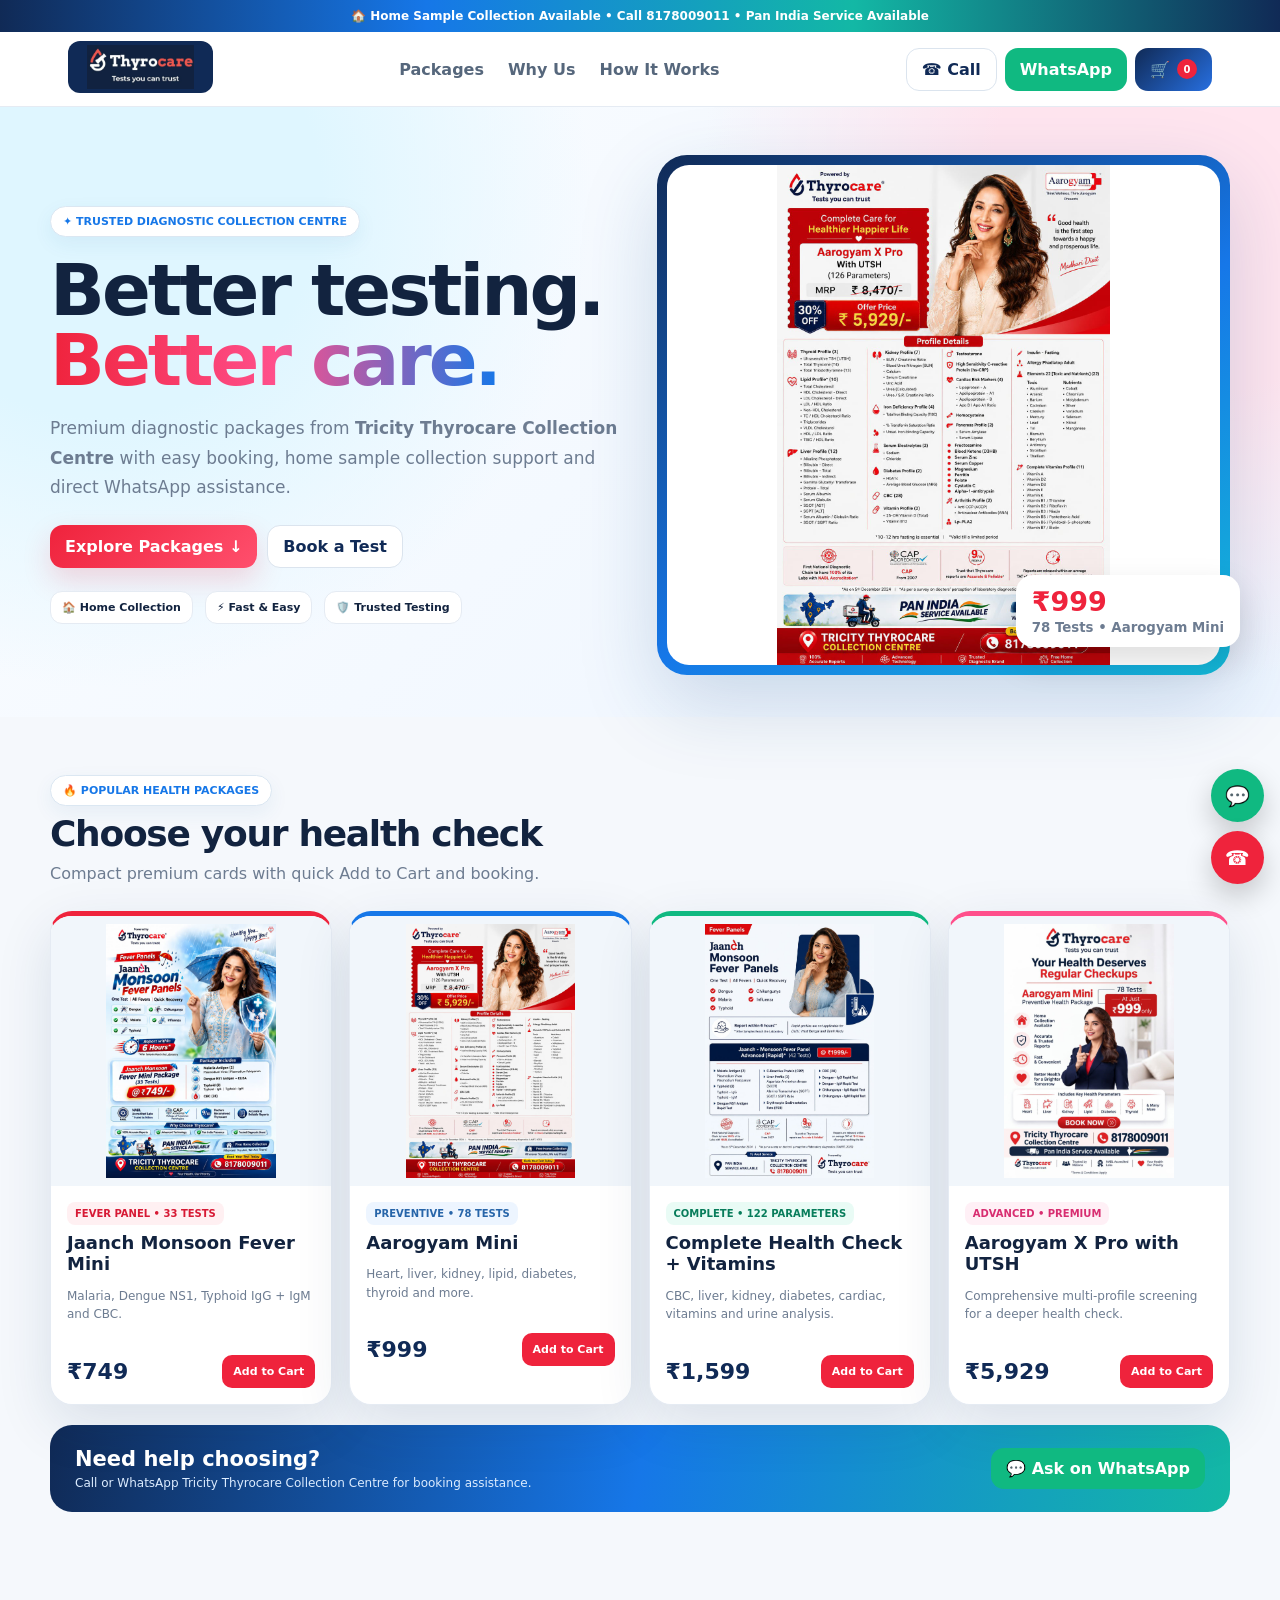
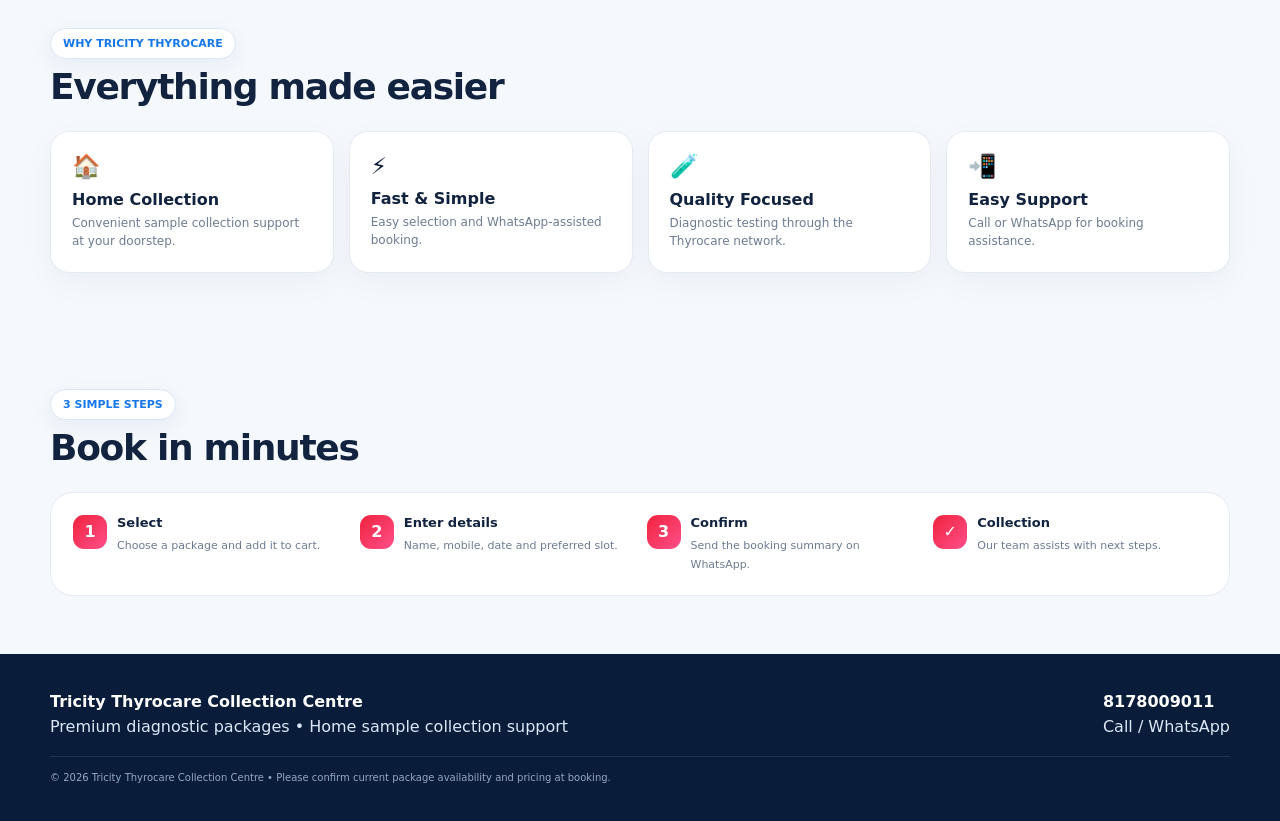
==== commit 74bc5b80: "Update website" ====
--- a/index.html
+++ b/index.html
@@ -1,18 +1,102 @@
-<!doctype html><html lang="en"><head><meta charset="utf-8"><meta name="viewport" content="width=device-width,initial-scale=1"><meta name="theme-color" content="#082e63"><title>Tricity Thyrocare Collection Centre</title><link rel="stylesheet" href="style.css"></head><body>
-<div class="top">🏠 Home Sample Collection Available <b>• Call 8178009011</b></div>
-<header><div class="brand"><img src="assets/thyrocare-logo.jpg" alt="Thyrocare" class="logo"><div><strong>Tricity Thyrocare</strong><small>Collection Centre</small></div></div><div class="actions"><a href="tel:8178009011">☎ Call</a><a class="wa" href="https://wa.me/918178009011">WhatsApp</a><button onclick="openCart()">🛒 <span id="count">0</span></button></div></header>
-<main><section class="hero"><div><span class="pill">TRUSTED DIAGNOSTIC COLLECTION CENTRE</span><h1>Better testing.<br><em>Better care.</em></h1><p>Book preventive health packages and diagnostic tests with easy home sample collection, flexible time slots and WhatsApp support.</p><div class="buttons"><button class="red" onclick="goPackages()">Explore Packages ↓</button><button class="white" onclick="openBooking()">Book a Test</button></div><div class="trust">✓ Home Collection &nbsp; ✓ Reliable Reports &nbsp; ✓ Easy Booking</div></div><div class="heroimg"><img src="assets/package-5.jpg"><span><b>₹999</b><small>78 Tests</small></span></div></section>
-<section class="quick"><div><b>Book your sample collection</b><small>Select package, date & preferred time slot</small></div><button class="red" onclick="openBooking()">Book Appointment</button></section>
-<section id="packages" class="section"><div class="head"><div><label>POPULAR PACKAGES</label><h2>Choose your health package</h2></div><button class="cartmini" onclick="openCart()">🛒 Cart <b id="count2">0</b></button></div><div class="grid">
-<article><img src="assets/package-5.jpg"><div><small>78 TESTS</small><h3>Aarogyam Mini</h3><p>Preventive health package</p><b class="price">₹999</b><button onclick="add('Aarogyam Mini',999,'78 tests')">Add to Cart</button><button class="detail" onclick="details('Aarogyam Mini','78 tests','₹999','CBC, liver, kidney, lipid, diabetes, thyroid and more.')">Details</button></div></article>
-<article><img src="assets/package-1.jpg"><div><small>33 TESTS</small><h3>Jaanch Monsoon Fever Mini</h3><p>One test • all fevers</p><b class="price">₹749</b><button onclick="add('Jaanch Monsoon Fever Mini',749,'33 tests')">Add to Cart</button><button class="detail" onclick="details('Jaanch Monsoon Fever Mini','33 tests','₹749','Malaria Antigen, Dengue NS1 Antigen, Typhoid IgG + IgM and CBC (28).')">Details</button></div></article>
-<article><img src="assets/package-3.jpg"><div><small>42 TESTS</small><h3>Jaanch Fever Advanced</h3><p>Rapid fever panel</p><b class="price">₹1,999</b><button onclick="add('Jaanch Fever Advanced',1999,'42 tests')">Add to Cart</button><button class="detail" onclick="details('Jaanch Fever Advanced','42 tests','₹1,999','Malaria, typhoid, dengue, chikungunya, CBC, CRP, liver profile and ESR.')">Details</button></div></article>
-<article><img src="assets/package-2.jpg"><div><small>126 PARAMETERS</small><h3>Aarogyam X Pro</h3><p>Advanced wellness profile</p><b class="price">₹5,929</b><button onclick="add('Aarogyam X Pro',5929,'126 parameters')">Add to Cart</button><button class="detail" onclick="details('Aarogyam X Pro','126 parameters','₹5,929','Thyroid, lipid, liver, kidney, diabetes, vitamins, iron, cardiac risk markers and more.')">Details</button></div></article>
-<article><img src="assets/package-4.jpg"><div><small>HORMONE SCREENING</small><h3>Jaanch Hormone Screening</h3><p>Female & male profiles</p><b class="price">From ₹1,499</b><button onclick="add('Jaanch Hormone Screening',1499,'Hormone profile')">Add to Cart</button><button class="detail" onclick="details('Jaanch Hormone Screening','Hormone profile','From ₹1,499','Female and male hormone screening options. Confirm selected profile and current price at booking.')">Details</button></div></article></div></section>
-<section class="benefits"><div>🏠<b>Home Collection</b><small>Convenient sample pickup</small></div><div>⚡<b>Fast & Easy</b><small>Simple appointment booking</small></div><div>🛡️<b>Trusted Testing</b><small>Quality-focused diagnostics</small></div></section></main>
-<div class="float"><a class="green" href="https://wa.me/918178009011">●</a><a class="redf" href="tel:8178009011">☎</a></div>
-<div id="promo" class="overlay promo"><div class="promo-modal"><button class="x" onclick="closeAll()">×</button><img src="assets/popup-offer.jpg" alt="Special package offer"><div class="promo-copy"><label>LIMITED-TIME OFFER</label><h2>Aarogyam Mini</h2><p>78 Tests • Preventive Health Package</p><b>₹999</b><button class="submit" onclick="promoBook()">Book This Package</button></div></div></div>
-<div id="book" class="overlay"><div class="modal"><button class="x" onclick="closeAll()">×</button><label>APPOINTMENT</label><h2>Book a Home Collection</h2><p>Choose your date and preferred collection slot.</p><form onsubmit="submitBook(event)"><div class="fields"><label>Name<input id="name" required placeholder="Full name"></label><label>Mobile<input id="phone" required pattern="[0-9]{10}" inputmode="numeric" placeholder="10-digit mobile"></label><label>Date<input id="date" required type="date"></label><label>Time Slot<select id="time" required><option value="">Select slot</option><option>06:00 AM – 08:00 AM</option><option>08:00 AM – 10:00 AM</option><option>10:00 AM – 12:00 PM</option><option>12:00 PM – 02:00 PM</option><option>04:00 PM – 06:00 PM</option><option>06:00 PM – 08:00 PM</option></select></label></div><label>Test / Package Details<textarea id="tests" rows="3" placeholder="Selected tests or package"></textarea></label><label>Collection Address<textarea id="address" rows="3" required placeholder="Complete home collection address"></textarea></label><button class="submit">Confirm Booking on WhatsApp</button></form></div></div>
-<div id="cart" class="overlay"><div class="modal"><button class="x" onclick="closeAll()">×</button><label>YOUR CART</label><h2>Selected Packages</h2><div id="items"></div><div class="total"><span>Total</span><b id="total">₹0</b></div><button class="submit" onclick="bookingFromCart()">Continue to Booking</button></div></div>
-<div id="detailbox" class="overlay"><div class="modal"><button class="x" onclick="closeAll()">×</button><label>PACKAGE DETAILS</label><h2 id="dt"></h2><p id="dm"></p><h2 id="dp"></h2><p id="dx"></p><button class="submit" onclick="addDetail()">Add to Cart</button></div></div>
-<script src="script.js"></script></body></html>+<!doctype html>
+<html lang="en">
+<head>
+<meta charset="utf-8">
+<meta name="viewport" content="width=device-width,initial-scale=1">
+<meta name="theme-color" content="#102a56">
+<title>Tricity Thyrocare Collection Centre</title>
+<style>
+:root{--navy:#102a56;--blue:#1677e8;--cyan:#13b8d6;--red:#ef233c;--pink:#ff4f8b;--green:#10b981;--gold:#f59e0b;--ink:#12233f;--muted:#6d7c91;--bg:#f5f8fc;--line:#e5ebf3;--shadow:0 18px 55px rgba(19,48,89,.12)}
+*{box-sizing:border-box}html{scroll-behavior:smooth}body{margin:0;font-family:Inter,system-ui,-apple-system,Segoe UI,Arial,sans-serif;background:var(--bg);color:var(--ink)}a{text-decoration:none;color:inherit}button,input,select,textarea{font:inherit}
+.top{background:linear-gradient(90deg,#102a56,#1677e8,#13b8a5,#102a56);color:#fff;padding:9px 15px;text-align:center;font-size:12px;font-weight:800}
+.nav{position:sticky;top:0;z-index:50;background:#ffffffee;backdrop-filter:blur(15px);border-bottom:1px solid var(--line)}.navin{max-width:1180px;margin:auto;padding:9px 18px;display:flex;align-items:center;justify-content:space-between;gap:15px}.logo{width:145px;height:52px;border-radius:12px;object-fit:contain;background:#102a56;padding:4px}.links{display:flex;gap:24px;font-weight:750;color:#56677c}.navBtns{display:flex;gap:8px}.btn{border:0;border-radius:13px;padding:11px 15px;font-weight:850;cursor:pointer;display:inline-flex;align-items:center;justify-content:center;gap:7px}.call{background:#fff;border:1px solid #dbe4ee;color:var(--navy)}.wa{background:var(--green);color:#fff}.cart{background:linear-gradient(135deg,#102a56,#276fe0);color:#fff}.badge{background:var(--red);border-radius:50%;min-width:20px;height:20px;display:grid;place-items:center;font-size:10px}
+.hero{padding:48px 18px 42px;background:radial-gradient(circle at 8% 15%,#dff6ff 0 17%,transparent 38%),radial-gradient(circle at 94% 12%,#ffe5ef 0 16%,transparent 38%),linear-gradient(135deg,#fbfdff,#edf5ff)}.heroGrid{max-width:1180px;margin:auto;display:grid;grid-template-columns:1fr 1fr;gap:34px;align-items:center}.eyebrow{display:inline-block;background:#fff;border:1px solid #dbe7f2;color:var(--blue);border-radius:999px;padding:8px 12px;font-size:11px;font-weight:900;box-shadow:0 7px 20px #1d5f9b12}h1{font-size:clamp(43px,6vw,72px);line-height:.98;letter-spacing:-3px;margin:18px 0}h1 span{background:linear-gradient(90deg,#ef233c,#ff4f8b,#1677e8);-webkit-background-clip:text;background-clip:text;color:transparent}.lead{font-size:17px;line-height:1.75;color:var(--muted);max-width:620px}.heroActions{display:flex;flex-wrap:wrap;gap:10px;margin-top:22px}.primary{background:linear-gradient(135deg,#ef233c,#ff4f6d);color:#fff;box-shadow:0 12px 28px #ef233c2b}.secondary{background:#fff;color:var(--navy);border:1px solid #dbe4ee}.trust{display:flex;gap:12px;flex-wrap:wrap;margin-top:23px}.trust span{background:#fff;border:1px solid var(--line);border-radius:12px;padding:9px 11px;font-size:11px;font-weight:800}.heroVisual{position:relative}.heroFrame{padding:10px;border-radius:30px;background:linear-gradient(145deg,#102a56,#1677e8 55%,#13b8d6);box-shadow:0 28px 80px #1449822e}.heroFrame img{display:block;width:100%;height:500px;object-fit:contain;background:#fff;border-radius:22px}.priceBadge{position:absolute;right:-10px;bottom:28px;background:#fff;border-radius:17px;padding:11px 16px;box-shadow:0 15px 35px #0002}.priceBadge b{display:block;font-size:27px;color:var(--red)}.priceBadge small{color:var(--muted);font-weight:750}
+section{padding:58px 18px}.wrap{max-width:1180px;margin:auto}.head{margin-bottom:24px}.head h2{font-size:36px;letter-spacing:-1.3px;margin:7px 0}.sub{color:var(--muted);line-height:1.6;margin:0}.packages{display:grid;grid-template-columns:repeat(4,1fr);gap:17px}.card{background:#fff;border:1px solid var(--line);border-radius:22px;overflow:hidden;box-shadow:var(--shadow);transition:.22s}.card:hover{transform:translateY(-5px)}.card:nth-child(1){border-top:5px solid var(--red)}.card:nth-child(2){border-top:5px solid var(--blue)}.card:nth-child(3){border-top:5px solid var(--green)}.card:nth-child(4){border-top:5px solid var(--pink)}.pic{height:270px;padding:8px;background:#f1f6fb}.pic img{width:100%;height:100%;object-fit:contain;border-radius:15px}.body{padding:16px}.tag{font-size:10px;font-weight:900;padding:6px 8px;border-radius:8px;background:#edf5ff;color:#2765a9}.card:nth-child(1) .tag{background:#fff0f2;color:#d71934}.card:nth-child(3) .tag{background:#e9fbf5;color:#087d5b}.card:nth-child(4) .tag{background:#fff0f6;color:#d82d70}.body h3{font-size:18px;line-height:1.2;margin:11px 0 6px}.desc{font-size:12px;color:var(--muted);line-height:1.55;min-height:55px}.row{display:flex;align-items:center;justify-content:space-between;gap:8px;margin-top:13px}.price{font-size:22px;font-weight:900;color:var(--navy)}.add{border:0;background:var(--red);color:#fff;padding:10px 11px;border-radius:10px;font-size:11px;font-weight:900;cursor:pointer}
+.ribbon{margin-top:20px;background:linear-gradient(100deg,#102a56,#1677e8,#13b8a5);color:#fff;border-radius:22px;padding:22px 25px;display:flex;align-items:center;justify-content:space-between;gap:15px}.ribbon h3{margin:0 0 5px;font-size:21px}.ribbon p{margin:0;color:#dcecff;font-size:12px}
+.features{display:grid;grid-template-columns:repeat(4,1fr);gap:15px}.feature{background:#fff;border:1px solid var(--line);border-radius:19px;padding:21px;box-shadow:0 10px 30px #163f680b}.icon{font-size:23px}.feature h3{font-size:16px;margin:10px 0 5px}.feature p{font-size:12px;color:var(--muted);line-height:1.55;margin:0}
+.steps{display:grid;grid-template-columns:repeat(4,1fr);gap:13px;background:#fff;border:1px solid var(--line);border-radius:23px;padding:22px}.step{display:flex;gap:10px}.num{width:34px;height:34px;flex:0 0 34px;border-radius:11px;background:linear-gradient(135deg,#ef233c,#ff4f8b);color:#fff;display:grid;place-items:center;font-weight:900}.step b{display:block;font-size:13px;margin-bottom:4px}.step small{color:var(--muted);font-size:11px;line-height:1.4}
+footer{background:#091d3b;color:#dbe7f4;padding:38px 18px}.foot{max-width:1180px;margin:auto;display:flex;justify-content:space-between;gap:20px;flex-wrap:wrap}.foot b{color:#fff}.copy{max-width:1180px;margin:20px auto 0;border-top:1px solid #ffffff18;padding-top:15px;font-size:10px;color:#94a8c1}
+.float{position:fixed;right:16px;bottom:16px;z-index:60;display:flex;flex-direction:column;gap:9px}.float a{width:53px;height:53px;border-radius:50%;display:grid;place-items:center;color:#fff;box-shadow:0 12px 28px #0003;font-size:20px}.fwa{background:var(--green)}.fcall{background:var(--red)}
+.overlay{position:fixed;inset:0;background:#06172bb8;backdrop-filter:blur(7px);z-index:100;display:none;align-items:center;justify-content:center;padding:15px}.overlay.show{display:flex}.modal{width:min(920px,100%);max-height:92vh;overflow:auto;background:#fff;border-radius:26px;box-shadow:0 35px 100px #0005;position:relative}.close{position:absolute;right:12px;top:12px;width:39px;height:39px;border:0;border-radius:50%;background:#fff;font-size:23px;box-shadow:0 6px 18px #0002;z-index:3}.booking{display:grid;grid-template-columns:.8fr 1.2fr}.bookImg{padding:15px;background:linear-gradient(145deg,#eaf5ff,#fff0f6);display:flex;align-items:center}.bookImg img{width:100%;max-height:600px;object-fit:contain}.formbox{padding:28px}.formbox h2{font-size:29px;margin:7px 0}.formgrid{display:grid;grid-template-columns:1fr 1fr;gap:11px}.field label{font-size:11px;font-weight:850;color:#53657b}.field input,.field select,.field textarea{width:100%;margin-top:6px;border:1px solid #d7e1eb;border-radius:10px;padding:11px;background:#fbfdff}.full{grid-column:1/-1}.slots{display:grid;grid-template-columns:repeat(3,1fr);gap:6px;margin-top:6px}.slot{border:1px solid #d7e1eb;background:#fff;border-radius:8px;padding:8px 4px;font-size:10px;font-weight:800}.slot.active{background:var(--navy);color:#fff}.summary{background:#f3f7fb;border-radius:12px;padding:12px;margin:12px 0;font-size:11px;color:#53657b}.cartbox{padding:25px}.item{display:flex;gap:10px;align-items:center;border-bottom:1px solid #e7edf3;padding:11px 0}.item img{width:58px;height:70px;object-fit:contain;background:#f3f7fb;border-radius:9px}.item div{flex:1}.empty{text-align:center;padding:40px;color:var(--muted)}
+@media(max-width:1000px){.packages{grid-template-columns:repeat(2,1fr)}.features,.steps{grid-template-columns:repeat(2,1fr)}.heroGrid{grid-template-columns:1fr}.heroFrame img{height:480px}.links{display:none}}
+@media(max-width:600px){.top{font-size:10px}.navin{padding:8px 11px}.logo{width:128px;height:47px}.call{display:none}.hero{padding:30px 13px}.heroGrid{gap:22px}h1{font-size:44px}.heroFrame img{height:390px}.priceBadge{right:5px}.packages,.features,.steps{grid-template-columns:1fr}.pic{height:340px}.ribbon{display:block}.ribbon .btn{width:100%;margin-top:12px}.booking{grid-template-columns:1fr}.bookImg{display:none}.formbox{padding:22px 17px}.formgrid{grid-template-columns:1fr}.slots{grid-template-columns:repeat(2,1fr)}}
+</style>
+</head>
+<body>
+<div class="top">🏠 Home Sample Collection Available • Call 8178009011 • Pan India Service Available</div>
+<header class="nav"><div class="navin">
+<a href="#top"><img class="logo" src="assets/thyrocare-logo.jpg" alt="Thyrocare"></a>
+<nav class="links"><a href="#packages">Packages</a><a href="#why">Why Us</a><a href="#how">How It Works</a></nav>
+<div class="navBtns"><a class="btn call" href="tel:8178009011">☎ Call</a><a class="btn wa" href="https://wa.me/918178009011">WhatsApp</a><button class="btn cart" onclick="openCart()">🛒 <span class="badge" id="count">0</span></button></div>
+</div></header>
+
+<main id="top">
+<section class="hero"><div class="heroGrid">
+<div>
+<span class="eyebrow">✦ TRUSTED DIAGNOSTIC COLLECTION CENTRE</span>
+<h1>Better testing.<br><span>Better care.</span></h1>
+<p class="lead">Premium diagnostic packages from <b>Tricity Thyrocare Collection Centre</b> with easy booking, home sample collection support and direct WhatsApp assistance.</p>
+<div class="heroActions"><a class="btn primary" href="#packages">Explore Packages ↓</a><button class="btn secondary" onclick="openBooking()">Book a Test</button></div>
+<div class="trust"><span>🏠 Home Collection</span><span>⚡ Fast & Easy</span><span>🛡️ Trusted Testing</span></div>
+</div>
+<div class="heroVisual"><div class="heroFrame"><img src="assets/package-2.jpg" alt="Aarogyam Mini 78 Tests"></div><div class="priceBadge"><b>₹999</b><small>78 Tests • Aarogyam Mini</small></div></div>
+</div></section>
+
+<section id="packages"><div class="wrap">
+<div class="head"><span class="eyebrow">🔥 POPULAR HEALTH PACKAGES</span><h2>Choose your health check</h2><p class="sub">Compact premium cards with quick Add to Cart and booking.</p></div>
+<div class="packages">
+<article class="card"><div class="pic"><img src="assets/package-1.jpg" alt="Jaanch Monsoon Fever Mini"></div><div class="body"><span class="tag">FEVER PANEL • 33 TESTS</span><h3>Jaanch Monsoon Fever Mini</h3><p class="desc">Malaria, Dengue NS1, Typhoid IgG + IgM and CBC.</p><div class="row"><span class="price">₹749</span><button class="add" onclick="add('Jaanch Monsoon Fever Mini','749','assets/package-1.jpg')">Add to Cart</button></div></div></article>
+<article class="card"><div class="pic"><img src="assets/package-2.jpg" alt="Aarogyam Mini"></div><div class="body"><span class="tag">PREVENTIVE • 78 TESTS</span><h3>Aarogyam Mini</h3><p class="desc">Heart, liver, kidney, lipid, diabetes, thyroid and more.</p><div class="row"><span class="price">₹999</span><button class="add" onclick="add('Aarogyam Mini','999','assets/package-2.jpg')">Add to Cart</button></div></div></article>
+<article class="card"><div class="pic"><img src="assets/package-3.jpg" alt="Complete Health Check with Vitamins"></div><div class="body"><span class="tag">COMPLETE • 122 PARAMETERS</span><h3>Complete Health Check + Vitamins</h3><p class="desc">CBC, liver, kidney, diabetes, cardiac, vitamins and urine analysis.</p><div class="row"><span class="price">₹1,599</span><button class="add" onclick="add('Complete Health Check + Vitamins','1599','assets/package-3.jpg')">Add to Cart</button></div></div></article>
+<article class="card"><div class="pic"><img src="assets/package-5.jpg" alt="Aarogyam X Pro"></div><div class="body"><span class="tag">ADVANCED • PREMIUM</span><h3>Aarogyam X Pro with UTSH</h3><p class="desc">Comprehensive multi-profile screening for a deeper health check.</p><div class="row"><span class="price">₹5,929</span><button class="add" onclick="add('Aarogyam X Pro with UTSH','5929','assets/package-5.jpg')">Add to Cart</button></div></div></article>
+</div>
+<div class="ribbon"><div><h3>Need help choosing?</h3><p>Call or WhatsApp Tricity Thyrocare Collection Centre for booking assistance.</p></div><a class="btn wa" href="https://wa.me/918178009011">💬 Ask on WhatsApp</a></div>
+</div></section>
+
+<section id="why"><div class="wrap"><div class="head"><span class="eyebrow">WHY TRICITY THYROCARE</span><h2>Everything made easier</h2></div><div class="features">
+<div class="feature"><div class="icon">🏠</div><h3>Home Collection</h3><p>Convenient sample collection support at your doorstep.</p></div>
+<div class="feature"><div class="icon">⚡</div><h3>Fast & Simple</h3><p>Easy selection and WhatsApp-assisted booking.</p></div>
+<div class="feature"><div class="icon">🧪</div><h3>Quality Focused</h3><p>Diagnostic testing through the Thyrocare network.</p></div>
+<div class="feature"><div class="icon">📲</div><h3>Easy Support</h3><p>Call or WhatsApp for booking assistance.</p></div>
+</div></div></section>
+
+<section id="how"><div class="wrap"><div class="head"><span class="eyebrow">3 SIMPLE STEPS</span><h2>Book in minutes</h2></div><div class="steps">
+<div class="step"><div class="num">1</div><div><b>Select</b><small>Choose a package and add it to cart.</small></div></div>
+<div class="step"><div class="num">2</div><div><b>Enter details</b><small>Name, mobile, date and preferred slot.</small></div></div>
+<div class="step"><div class="num">3</div><div><b>Confirm</b><small>Send the booking summary on WhatsApp.</small></div></div>
+<div class="step"><div class="num">✓</div><div><b>Collection</b><small>Our team assists with next steps.</small></div></div>
+</div></div></section>
+</main>
+
+<footer><div class="foot"><div><b>Tricity Thyrocare Collection Centre</b><div style="margin-top:6px">Premium diagnostic packages • Home sample collection support</div></div><div><b>8178009011</b><div style="margin-top:6px">Call / WhatsApp</div></div></div><div class="copy">© 2026 Tricity Thyrocare Collection Centre • Please confirm current package availability and pricing at booking.</div></footer>
+<div class="float"><a class="fwa" href="https://wa.me/918178009011">💬</a><a class="fcall" href="tel:8178009011">☎</a></div>
+
+<div id="bookOverlay" class="overlay"><div class="modal booking"><button class="close" onclick="closeBooking()">×</button><div class="bookImg"><img id="bookImg" src="assets/package-2.jpg" alt=""></div><div class="formbox"><span class="eyebrow">📅 BOOK YOUR TEST</span><h2>Reserve your collection slot</h2><p class="sub">Fill details and send the booking summary on WhatsApp.</p>
+<div class="formgrid">
+<div class="field"><label>Full Name<input id="name" placeholder="Enter your name"></label></div>
+<div class="field"><label>Mobile Number<input id="mobile" inputmode="numeric" maxlength="10" placeholder="10-digit mobile"></label></div>
+<div class="field"><label>Preferred Date<input id="date" type="date"></label></div>
+<div class="field"><label>Package / Test<select id="pkg"><option>Aarogyam Mini — ₹999</option><option>Jaanch Monsoon Fever Mini — ₹749</option><option>Complete Health Check + Vitamins — ₹1599</option><option>Aarogyam X Pro with UTSH — ₹5929</option><option>Other Test / Package</option></select></label></div>
+<div class="field full"><label>Preferred Time Slot</label><div class="slots"><button class="slot" onclick="slot(this)">6:00–8:00 AM</button><button class="slot" onclick="slot(this)">8:00–10:00 AM</button><button class="slot" onclick="slot(this)">10:00 AM–12 PM</button><button class="slot" onclick="slot(this)">12:00–2:00 PM</button><button class="slot" onclick="slot(this)">2:00–4:00 PM</button><button class="slot" onclick="slot(this)">4:00–6:00 PM</button></div></div>
+<div class="field full"><label>Address / Collection Details<textarea id="address" rows="3" placeholder="Home collection address or special instructions"></textarea></label></div>
+</div><div class="summary" id="summary">Time slot: Not selected</div><button class="btn primary" style="width:100%" onclick="submitBooking()">Confirm & Book on WhatsApp →</button>
+</div></div></div>
+
+<div id="cartOverlay" class="overlay"><div class="modal"><button class="close" onclick="closeCart()">×</button><div class="cartbox"><span class="eyebrow">🛒 YOUR CART</span><h2>Selected packages</h2><div id="items"></div><div style="display:flex;justify-content:space-between;align-items:center;margin-top:18px"><div><small>Total</small><div class="price" id="total">₹0</div></div><button class="btn primary" onclick="bookingFromCart()">Continue Booking →</button></div></div></div></div>
+
+<div id="promo" class="overlay"><div class="modal" style="max-width:850px"><button class="close" onclick="closePromo()">×</button><img src="assets/popup-offer.jpg" alt="Special package offer" style="width:100%;max-height:78vh;object-fit:contain;display:block;border-radius:25px"><div style="padding:10px 18px 18px;text-align:center"><button class="btn primary" onclick="closePromo();openBooking()">Book This Package →</button></div></div></div>
+
+<script>
+let cart=[],selected='';
+function add(name,price,img){cart.push({name,price,img});render();openCart()}
+function render(){document.getElementById('count').textContent=cart.length;let el=document.getElementById('items');if(!cart.length){el.innerHTML='<div class="empty">Your cart is empty.<br><br>Add a package to start booking.</div>';document.getElementById('total').textContent='₹0';return}let total=0;el.innerHTML=cart.map((x,i)=>{total+=+x.price;return '<div class="item"><img src="'+x.img+'"><div><b>'+x.name+'</b><small>₹'+(+x.price).toLocaleString('en-IN')+'</small></div><button class="btn secondary" style="padding:7px 9px" onclick="cart.splice('+i+',1);render()">Remove</button></div>'}).join('');document.getElementById('total').textContent='₹'+total.toLocaleString('en-IN')}
+function openCart(){document.getElementById('cartOverlay').classList.add('show');document.body.style.overflow='hidden';render()}function closeCart(){document.getElementById('cartOverlay').classList.remove('show');document.body.style.overflow=''}
+function openBooking(){document.getElementById('bookOverlay').classList.add('show');document.body.style.overflow='hidden';document.getElementById('date').min=new Date().toISOString().split('T')[0];updateSummary()}function closeBooking(){document.getElementById('bookOverlay').classList.remove('show');document.body.style.overflow=''}
+function bookingFromCart(){closeCart();openBooking();if(cart.length)document.getElementById('pkg').value=cart.map(x=>x.name).join(' + ');updateSummary()}
+function slot(el){document.querySelectorAll('.slot').forEach(x=>x.classList.remove('active'));el.classList.add('active');selected=el.textContent;updateSummary()}
+function updateSummary(){document.getElementById('summary').textContent='Package: '+document.getElementById('pkg').value+' • Time slot: '+(selected||'Not selected')}
+function submitBooking(){let n=document.getElementById('name').value.trim(),m=document.getElementById('mobile').value.trim(),d=document.getElementById('date').value,p=document.getElementById('pkg').value,a=document.getElementById('address').value.trim();if(!n||m.length<10||!d||!selected){alert('Please enter name, valid mobile, date and select a time slot.');return}let msg='Hi Tricity Thyrocare Collection Centre, I want to book a test.\\n\\nName: '+n+'\\nMobile: '+m+'\\nPackage/Test: '+p+'\\nDate: '+d+'\\nTime Slot: '+selected+'\\nAddress/Details: '+(a||'To be confirmed');window.open('https://wa.me/918178009011?text='+encodeURIComponent(msg),'_blank')}
+function closePromo(){document.getElementById('promo').classList.remove('show');document.body.style.overflow=''}
+document.getElementById('pkg').addEventListener('change',updateSummary);render();setTimeout(()=>document.getElementById('promo').classList.add('show'),1800);
+</script>
+</body></html>
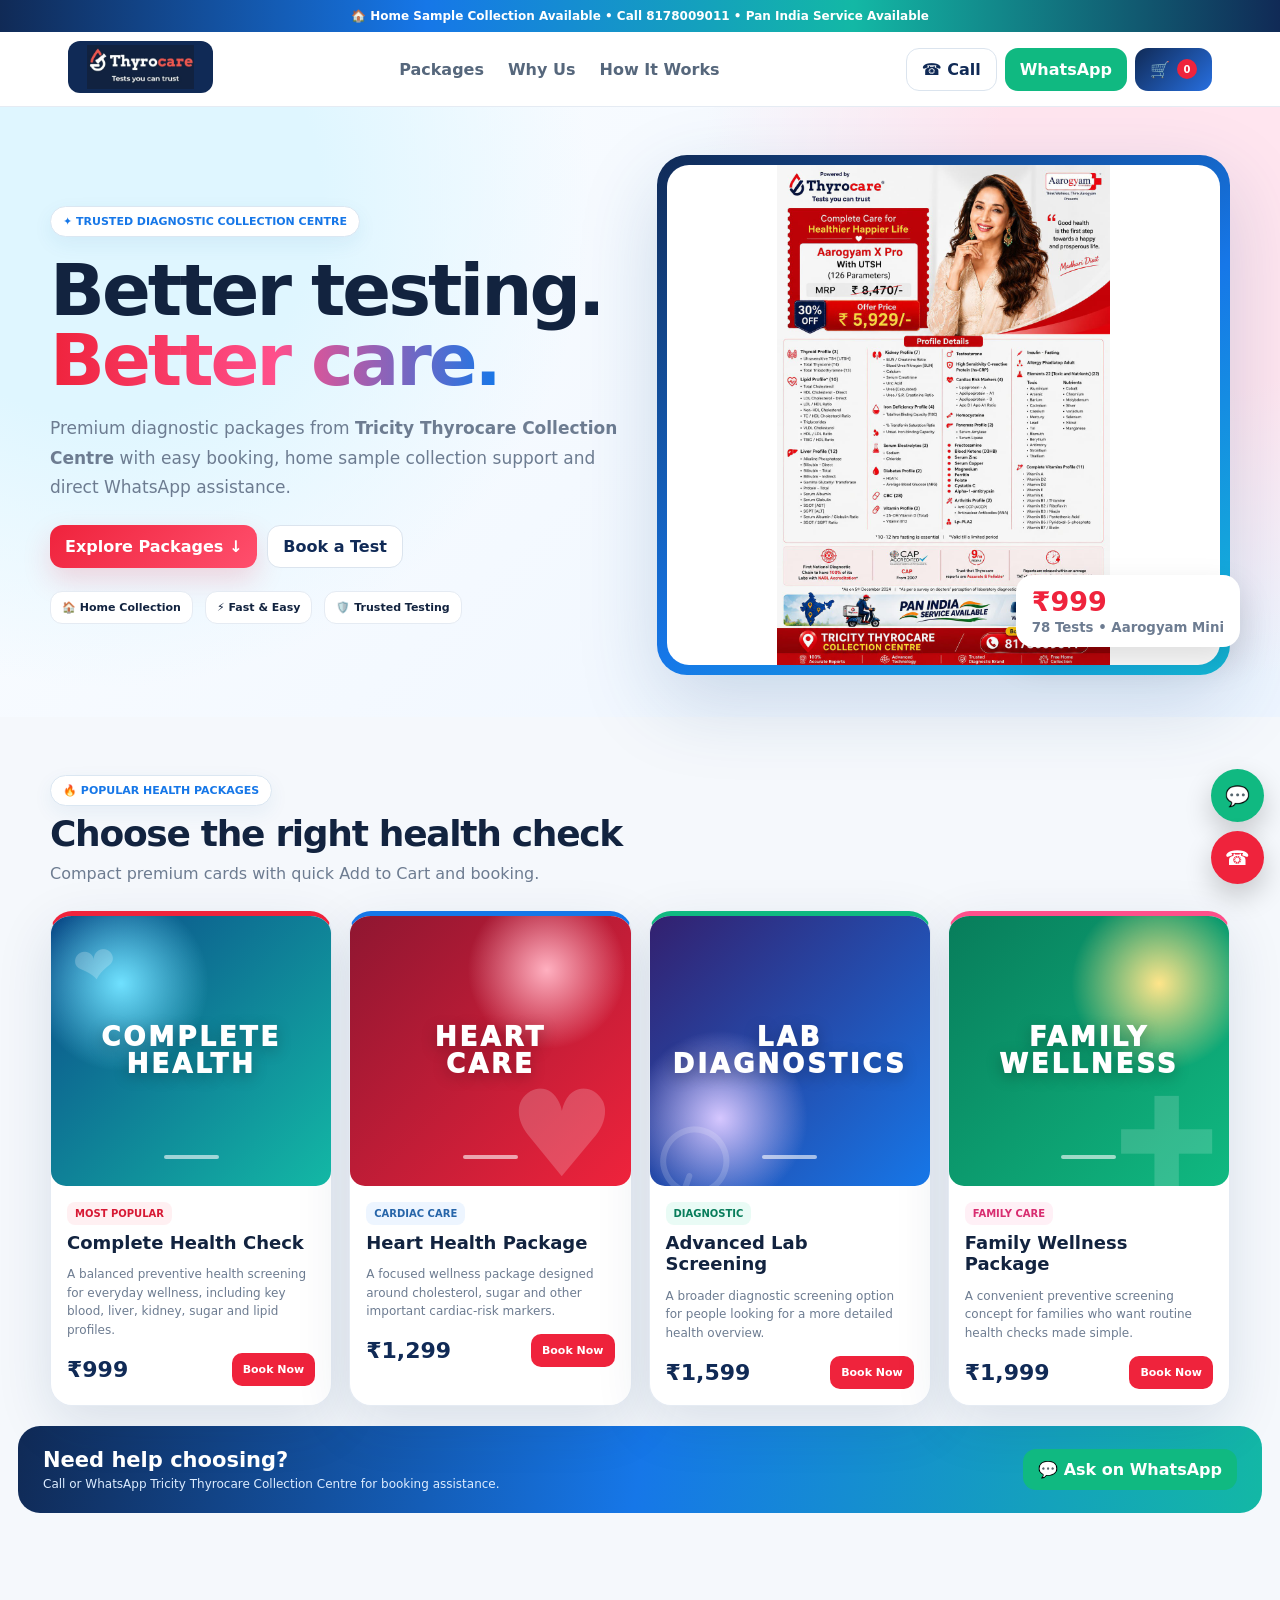
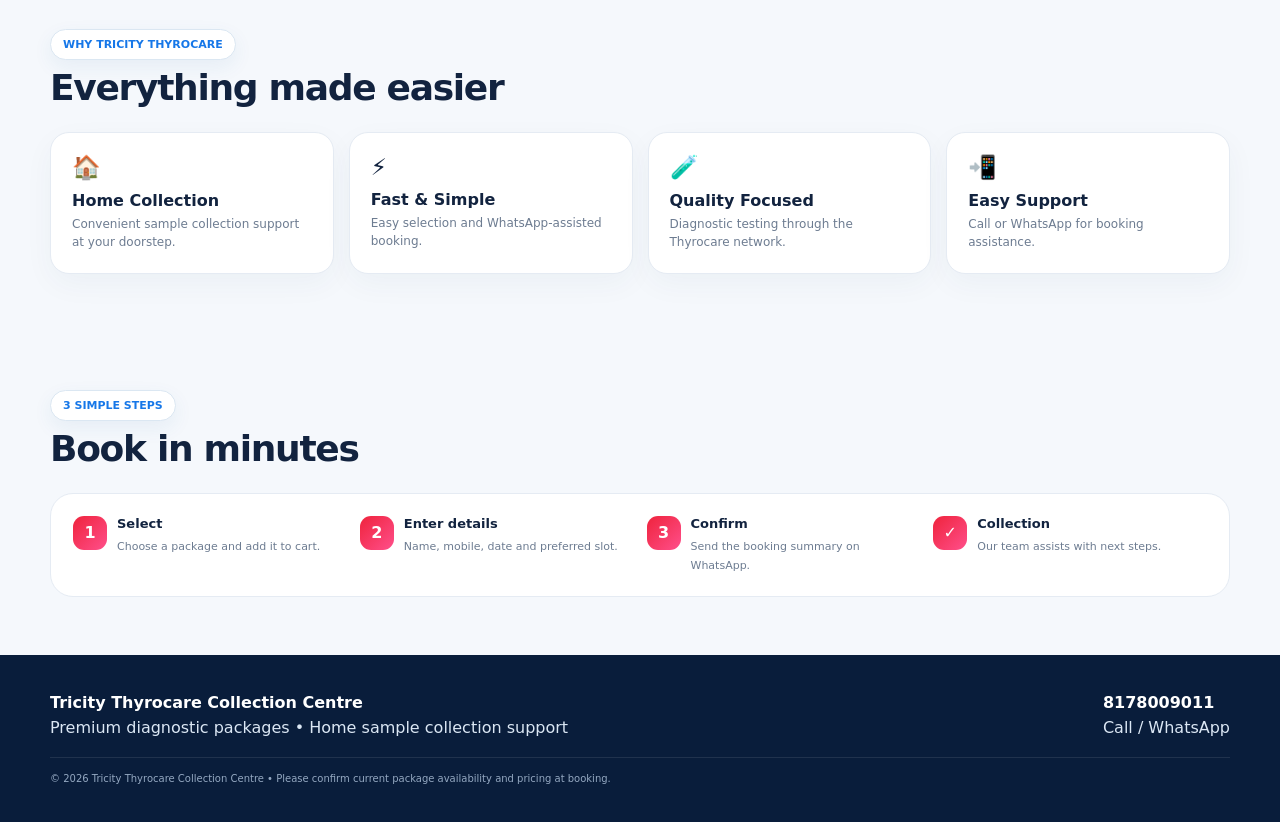
==== commit fb9258a4: "Update website" ====
--- a/index.html
+++ b/index.html
@@ -20,6 +20,19 @@
 .overlay{position:fixed;inset:0;background:#06172bb8;backdrop-filter:blur(7px);z-index:100;display:none;align-items:center;justify-content:center;padding:15px}.overlay.show{display:flex}.modal{width:min(920px,100%);max-height:92vh;overflow:auto;background:#fff;border-radius:26px;box-shadow:0 35px 100px #0005;position:relative}.close{position:absolute;right:12px;top:12px;width:39px;height:39px;border:0;border-radius:50%;background:#fff;font-size:23px;box-shadow:0 6px 18px #0002;z-index:3}.booking{display:grid;grid-template-columns:.8fr 1.2fr}.bookImg{padding:15px;background:linear-gradient(145deg,#eaf5ff,#fff0f6);display:flex;align-items:center}.bookImg img{width:100%;max-height:600px;object-fit:contain}.formbox{padding:28px}.formbox h2{font-size:29px;margin:7px 0}.formgrid{display:grid;grid-template-columns:1fr 1fr;gap:11px}.field label{font-size:11px;font-weight:850;color:#53657b}.field input,.field select,.field textarea{width:100%;margin-top:6px;border:1px solid #d7e1eb;border-radius:10px;padding:11px;background:#fbfdff}.full{grid-column:1/-1}.slots{display:grid;grid-template-columns:repeat(3,1fr);gap:6px;margin-top:6px}.slot{border:1px solid #d7e1eb;background:#fff;border-radius:8px;padding:8px 4px;font-size:10px;font-weight:800}.slot.active{background:var(--navy);color:#fff}.summary{background:#f3f7fb;border-radius:12px;padding:12px;margin:12px 0;font-size:11px;color:#53657b}.cartbox{padding:25px}.item{display:flex;gap:10px;align-items:center;border-bottom:1px solid #e7edf3;padding:11px 0}.item img{width:58px;height:70px;object-fit:contain;background:#f3f7fb;border-radius:9px}.item div{flex:1}.empty{text-align:center;padding:40px;color:var(--muted)}
 @media(max-width:1000px){.packages{grid-template-columns:repeat(2,1fr)}.features,.steps{grid-template-columns:repeat(2,1fr)}.heroGrid{grid-template-columns:1fr}.heroFrame img{height:480px}.links{display:none}}
 @media(max-width:600px){.top{font-size:10px}.navin{padding:8px 11px}.logo{width:128px;height:47px}.call{display:none}.hero{padding:30px 13px}.heroGrid{gap:22px}h1{font-size:44px}.heroFrame img{height:390px}.priceBadge{right:5px}.packages,.features,.steps{grid-template-columns:1fr}.pic{height:340px}.ribbon{display:block}.ribbon .btn{width:100%;margin-top:12px}.booking{grid-template-columns:1fr}.bookImg{display:none}.formbox{padding:22px 17px}.formgrid{grid-template-columns:1fr}.slots{grid-template-columns:repeat(2,1fr)}}
+
+.medical-art{height:270px;border-radius:15px;position:relative;overflow:hidden;display:flex;align-items:center;justify-content:center;color:#fff;text-align:center;isolation:isolate}
+.medical-art:before,.medical-art:after{content:"";position:absolute;border-radius:50%;filter:blur(2px);z-index:-1}
+.health-art{background:radial-gradient(circle at 25% 25%,#70e1ff,transparent 30%),linear-gradient(135deg,#0b4b8a,#13b8a5)}
+.heart-art{background:radial-gradient(circle at 70% 20%,#ffb0c0,transparent 27%),linear-gradient(135deg,#8f1631,#ef233c)}
+.micro-art{background:radial-gradient(circle at 25% 75%,#d6c7ff,transparent 30%),linear-gradient(135deg,#33206f,#1677e8)}
+.family-art{background:radial-gradient(circle at 75% 25%,#ffe58a,transparent 30%),linear-gradient(135deg,#087d5b,#10b981)}
+.art-title{font-size:26px;font-weight:950;letter-spacing:3px;line-height:1.02;text-shadow:0 4px 15px #0004}
+.art-line{position:absolute;bottom:27px;width:55px;height:4px;border-radius:99px;background:#fff9}
+.pulse{position:absolute;left:22px;top:20px;font-size:52px;opacity:.22;transform:rotate(-8deg)}
+.heart-symbol{position:absolute;font-size:120px;opacity:.2;right:15px;bottom:-18px}
+.scope{position:absolute;font-size:150px;opacity:.16;left:-8px;bottom:-45px;transform:rotate(-25deg)}
+.family-symbol{position:absolute;font-size:125px;opacity:.16;right:10px;bottom:-30px}
 </style>
 </head>
 <body>
@@ -43,12 +56,29 @@
 </div></section>
 
 <section id="packages"><div class="wrap">
-<div class="head"><span class="eyebrow">🔥 POPULAR HEALTH PACKAGES</span><h2>Choose your health check</h2><p class="sub">Compact premium cards with quick Add to Cart and booking.</p></div>
+<div class="head"><span class="eyebrow">🔥 POPULAR HEALTH PACKAGES</span><h2>Choose the right health check</h2><p class="sub">Compact premium cards with quick Add to Cart and booking.</p></div>
+
 <div class="packages">
-<article class="card"><div class="pic"><img src="assets/package-1.jpg" alt="Jaanch Monsoon Fever Mini"></div><div class="body"><span class="tag">FEVER PANEL • 33 TESTS</span><h3>Jaanch Monsoon Fever Mini</h3><p class="desc">Malaria, Dengue NS1, Typhoid IgG + IgM and CBC.</p><div class="row"><span class="price">₹749</span><button class="add" onclick="add('Jaanch Monsoon Fever Mini','749','assets/package-1.jpg')">Add to Cart</button></div></div></article>
-<article class="card"><div class="pic"><img src="assets/package-2.jpg" alt="Aarogyam Mini"></div><div class="body"><span class="tag">PREVENTIVE • 78 TESTS</span><h3>Aarogyam Mini</h3><p class="desc">Heart, liver, kidney, lipid, diabetes, thyroid and more.</p><div class="row"><span class="price">₹999</span><button class="add" onclick="add('Aarogyam Mini','999','assets/package-2.jpg')">Add to Cart</button></div></div></article>
-<article class="card"><div class="pic"><img src="assets/package-3.jpg" alt="Complete Health Check with Vitamins"></div><div class="body"><span class="tag">COMPLETE • 122 PARAMETERS</span><h3>Complete Health Check + Vitamins</h3><p class="desc">CBC, liver, kidney, diabetes, cardiac, vitamins and urine analysis.</p><div class="row"><span class="price">₹1,599</span><button class="add" onclick="add('Complete Health Check + Vitamins','1599','assets/package-3.jpg')">Add to Cart</button></div></div></article>
-<article class="card"><div class="pic"><img src="assets/package-5.jpg" alt="Aarogyam X Pro"></div><div class="body"><span class="tag">ADVANCED • PREMIUM</span><h3>Aarogyam X Pro with UTSH</h3><p class="desc">Comprehensive multi-profile screening for a deeper health check.</p><div class="row"><span class="price">₹5,929</span><button class="add" onclick="add('Aarogyam X Pro with UTSH','5929','assets/package-5.jpg')">Add to Cart</button></div></div></article>
+<article class="card health-card">
+  <div class="medical-art health-art"><div class="pulse">❤</div><div class="art-title">COMPLETE<br>HEALTH</div><div class="art-line"></div></div>
+  <div class="body"><span class="tag">MOST POPULAR</span><h3>Complete Health Check</h3><p class="desc">A balanced preventive health screening for everyday wellness, including key blood, liver, kidney, sugar and lipid profiles.</p><div class="row"><span class="price">₹999</span><button class="add" onclick="add('Complete Health Check','999','assets/package-2.jpg')">Book Now</button></div></div>
+</article>
+
+<article class="card heart-card">
+  <div class="medical-art heart-art"><div class="heart-symbol">♥</div><div class="art-title">HEART<br>CARE</div><div class="art-line"></div></div>
+  <div class="body"><span class="tag">CARDIAC CARE</span><h3>Heart Health Package</h3><p class="desc">A focused wellness package designed around cholesterol, sugar and other important cardiac-risk markers.</p><div class="row"><span class="price">₹1,299</span><button class="add" onclick="add('Heart Health Package','1299','assets/package-3.jpg')">Book Now</button></div></div>
+</article>
+
+<article class="card micro-card">
+  <div class="medical-art micro-art"><div class="scope">⌕</div><div class="art-title">LAB<br>DIAGNOSTICS</div><div class="art-line"></div></div>
+  <div class="body"><span class="tag">DIAGNOSTIC</span><h3>Advanced Lab Screening</h3><p class="desc">A broader diagnostic screening option for people looking for a more detailed health overview.</p><div class="row"><span class="price">₹1,599</span><button class="add" onclick="add('Advanced Lab Screening','1599','assets/package-5.jpg')">Book Now</button></div></div>
+</article>
+
+<article class="card family-card">
+  <div class="medical-art family-art"><div class="family-symbol">✚</div><div class="art-title">FAMILY<br>WELLNESS</div><div class="art-line"></div></div>
+  <div class="body"><span class="tag">FAMILY CARE</span><h3>Family Wellness Package</h3><p class="desc">A convenient preventive screening concept for families who want routine health checks made simple.</p><div class="row"><span class="price">₹1,999</span><button class="add" onclick="add('Family Wellness Package','1999','assets/package-2.jpg')">Book Now</button></div></div>
+</article>
+</div>
 </div>
 <div class="ribbon"><div><h3>Need help choosing?</h3><p>Call or WhatsApp Tricity Thyrocare Collection Centre for booking assistance.</p></div><a class="btn wa" href="https://wa.me/918178009011">💬 Ask on WhatsApp</a></div>
 </div></section>
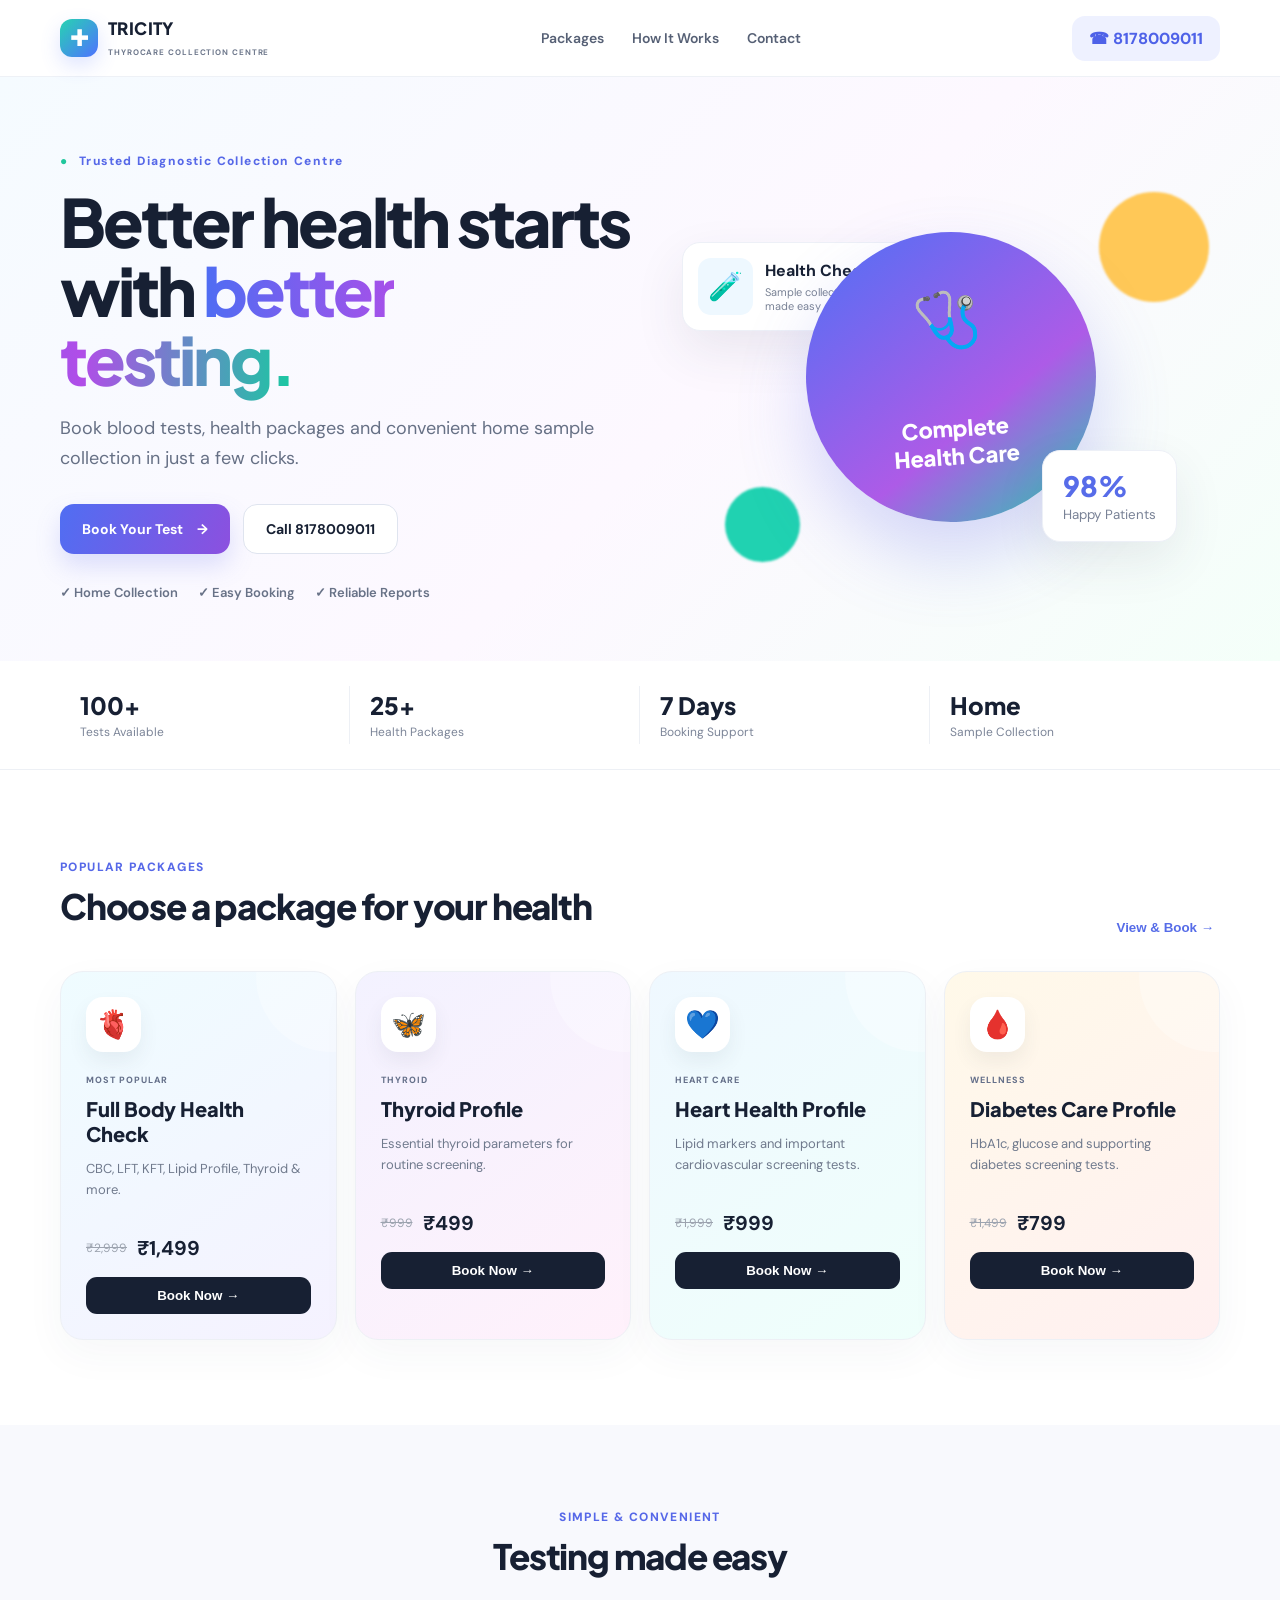
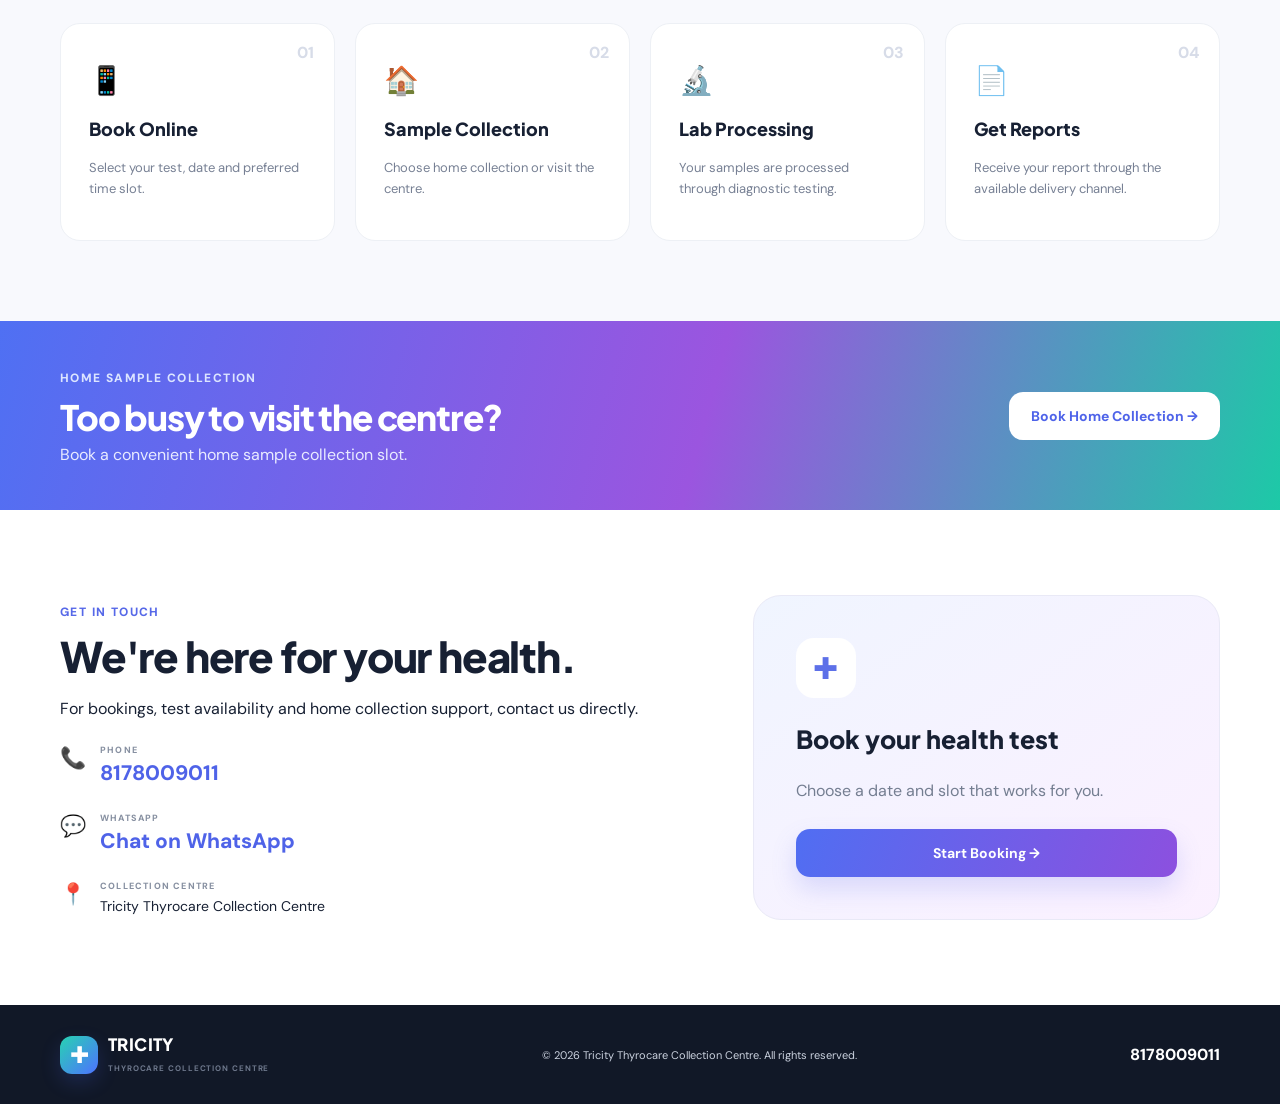
==== commit b6a47ad1: "Add files via upload" ====
--- a/index.html
+++ b/index.html
@@ -1,132 +1,90 @@
-<!doctype html>
+<!DOCTYPE html>
 <html lang="en">
 <head>
-<meta charset="utf-8">
-<meta name="viewport" content="width=device-width,initial-scale=1">
-<meta name="theme-color" content="#102a56">
-<title>Tricity Thyrocare Collection Centre</title>
-<style>
-:root{--navy:#102a56;--blue:#1677e8;--cyan:#13b8d6;--red:#ef233c;--pink:#ff4f8b;--green:#10b981;--gold:#f59e0b;--ink:#12233f;--muted:#6d7c91;--bg:#f5f8fc;--line:#e5ebf3;--shadow:0 18px 55px rgba(19,48,89,.12)}
-*{box-sizing:border-box}html{scroll-behavior:smooth}body{margin:0;font-family:Inter,system-ui,-apple-system,Segoe UI,Arial,sans-serif;background:var(--bg);color:var(--ink)}a{text-decoration:none;color:inherit}button,input,select,textarea{font:inherit}
-.top{background:linear-gradient(90deg,#102a56,#1677e8,#13b8a5,#102a56);color:#fff;padding:9px 15px;text-align:center;font-size:12px;font-weight:800}
-.nav{position:sticky;top:0;z-index:50;background:#ffffffee;backdrop-filter:blur(15px);border-bottom:1px solid var(--line)}.navin{max-width:1180px;margin:auto;padding:9px 18px;display:flex;align-items:center;justify-content:space-between;gap:15px}.logo{width:145px;height:52px;border-radius:12px;object-fit:contain;background:#102a56;padding:4px}.links{display:flex;gap:24px;font-weight:750;color:#56677c}.navBtns{display:flex;gap:8px}.btn{border:0;border-radius:13px;padding:11px 15px;font-weight:850;cursor:pointer;display:inline-flex;align-items:center;justify-content:center;gap:7px}.call{background:#fff;border:1px solid #dbe4ee;color:var(--navy)}.wa{background:var(--green);color:#fff}.cart{background:linear-gradient(135deg,#102a56,#276fe0);color:#fff}.badge{background:var(--red);border-radius:50%;min-width:20px;height:20px;display:grid;place-items:center;font-size:10px}
-.hero{padding:48px 18px 42px;background:radial-gradient(circle at 8% 15%,#dff6ff 0 17%,transparent 38%),radial-gradient(circle at 94% 12%,#ffe5ef 0 16%,transparent 38%),linear-gradient(135deg,#fbfdff,#edf5ff)}.heroGrid{max-width:1180px;margin:auto;display:grid;grid-template-columns:1fr 1fr;gap:34px;align-items:center}.eyebrow{display:inline-block;background:#fff;border:1px solid #dbe7f2;color:var(--blue);border-radius:999px;padding:8px 12px;font-size:11px;font-weight:900;box-shadow:0 7px 20px #1d5f9b12}h1{font-size:clamp(43px,6vw,72px);line-height:.98;letter-spacing:-3px;margin:18px 0}h1 span{background:linear-gradient(90deg,#ef233c,#ff4f8b,#1677e8);-webkit-background-clip:text;background-clip:text;color:transparent}.lead{font-size:17px;line-height:1.75;color:var(--muted);max-width:620px}.heroActions{display:flex;flex-wrap:wrap;gap:10px;margin-top:22px}.primary{background:linear-gradient(135deg,#ef233c,#ff4f6d);color:#fff;box-shadow:0 12px 28px #ef233c2b}.secondary{background:#fff;color:var(--navy);border:1px solid #dbe4ee}.trust{display:flex;gap:12px;flex-wrap:wrap;margin-top:23px}.trust span{background:#fff;border:1px solid var(--line);border-radius:12px;padding:9px 11px;font-size:11px;font-weight:800}.heroVisual{position:relative}.heroFrame{padding:10px;border-radius:30px;background:linear-gradient(145deg,#102a56,#1677e8 55%,#13b8d6);box-shadow:0 28px 80px #1449822e}.heroFrame img{display:block;width:100%;height:500px;object-fit:contain;background:#fff;border-radius:22px}.priceBadge{position:absolute;right:-10px;bottom:28px;background:#fff;border-radius:17px;padding:11px 16px;box-shadow:0 15px 35px #0002}.priceBadge b{display:block;font-size:27px;color:var(--red)}.priceBadge small{color:var(--muted);font-weight:750}
-section{padding:58px 18px}.wrap{max-width:1180px;margin:auto}.head{margin-bottom:24px}.head h2{font-size:36px;letter-spacing:-1.3px;margin:7px 0}.sub{color:var(--muted);line-height:1.6;margin:0}.packages{display:grid;grid-template-columns:repeat(4,1fr);gap:17px}.card{background:#fff;border:1px solid var(--line);border-radius:22px;overflow:hidden;box-shadow:var(--shadow);transition:.22s}.card:hover{transform:translateY(-5px)}.card:nth-child(1){border-top:5px solid var(--red)}.card:nth-child(2){border-top:5px solid var(--blue)}.card:nth-child(3){border-top:5px solid var(--green)}.card:nth-child(4){border-top:5px solid var(--pink)}.pic{height:270px;padding:8px;background:#f1f6fb}.pic img{width:100%;height:100%;object-fit:contain;border-radius:15px}.body{padding:16px}.tag{font-size:10px;font-weight:900;padding:6px 8px;border-radius:8px;background:#edf5ff;color:#2765a9}.card:nth-child(1) .tag{background:#fff0f2;color:#d71934}.card:nth-child(3) .tag{background:#e9fbf5;color:#087d5b}.card:nth-child(4) .tag{background:#fff0f6;color:#d82d70}.body h3{font-size:18px;line-height:1.2;margin:11px 0 6px}.desc{font-size:12px;color:var(--muted);line-height:1.55;min-height:55px}.row{display:flex;align-items:center;justify-content:space-between;gap:8px;margin-top:13px}.price{font-size:22px;font-weight:900;color:var(--navy)}.add{border:0;background:var(--red);color:#fff;padding:10px 11px;border-radius:10px;font-size:11px;font-weight:900;cursor:pointer}
-.ribbon{margin-top:20px;background:linear-gradient(100deg,#102a56,#1677e8,#13b8a5);color:#fff;border-radius:22px;padding:22px 25px;display:flex;align-items:center;justify-content:space-between;gap:15px}.ribbon h3{margin:0 0 5px;font-size:21px}.ribbon p{margin:0;color:#dcecff;font-size:12px}
-.features{display:grid;grid-template-columns:repeat(4,1fr);gap:15px}.feature{background:#fff;border:1px solid var(--line);border-radius:19px;padding:21px;box-shadow:0 10px 30px #163f680b}.icon{font-size:23px}.feature h3{font-size:16px;margin:10px 0 5px}.feature p{font-size:12px;color:var(--muted);line-height:1.55;margin:0}
-.steps{display:grid;grid-template-columns:repeat(4,1fr);gap:13px;background:#fff;border:1px solid var(--line);border-radius:23px;padding:22px}.step{display:flex;gap:10px}.num{width:34px;height:34px;flex:0 0 34px;border-radius:11px;background:linear-gradient(135deg,#ef233c,#ff4f8b);color:#fff;display:grid;place-items:center;font-weight:900}.step b{display:block;font-size:13px;margin-bottom:4px}.step small{color:var(--muted);font-size:11px;line-height:1.4}
-footer{background:#091d3b;color:#dbe7f4;padding:38px 18px}.foot{max-width:1180px;margin:auto;display:flex;justify-content:space-between;gap:20px;flex-wrap:wrap}.foot b{color:#fff}.copy{max-width:1180px;margin:20px auto 0;border-top:1px solid #ffffff18;padding-top:15px;font-size:10px;color:#94a8c1}
-.float{position:fixed;right:16px;bottom:16px;z-index:60;display:flex;flex-direction:column;gap:9px}.float a{width:53px;height:53px;border-radius:50%;display:grid;place-items:center;color:#fff;box-shadow:0 12px 28px #0003;font-size:20px}.fwa{background:var(--green)}.fcall{background:var(--red)}
-.overlay{position:fixed;inset:0;background:#06172bb8;backdrop-filter:blur(7px);z-index:100;display:none;align-items:center;justify-content:center;padding:15px}.overlay.show{display:flex}.modal{width:min(920px,100%);max-height:92vh;overflow:auto;background:#fff;border-radius:26px;box-shadow:0 35px 100px #0005;position:relative}.close{position:absolute;right:12px;top:12px;width:39px;height:39px;border:0;border-radius:50%;background:#fff;font-size:23px;box-shadow:0 6px 18px #0002;z-index:3}.booking{display:grid;grid-template-columns:.8fr 1.2fr}.bookImg{padding:15px;background:linear-gradient(145deg,#eaf5ff,#fff0f6);display:flex;align-items:center}.bookImg img{width:100%;max-height:600px;object-fit:contain}.formbox{padding:28px}.formbox h2{font-size:29px;margin:7px 0}.formgrid{display:grid;grid-template-columns:1fr 1fr;gap:11px}.field label{font-size:11px;font-weight:850;color:#53657b}.field input,.field select,.field textarea{width:100%;margin-top:6px;border:1px solid #d7e1eb;border-radius:10px;padding:11px;background:#fbfdff}.full{grid-column:1/-1}.slots{display:grid;grid-template-columns:repeat(3,1fr);gap:6px;margin-top:6px}.slot{border:1px solid #d7e1eb;background:#fff;border-radius:8px;padding:8px 4px;font-size:10px;font-weight:800}.slot.active{background:var(--navy);color:#fff}.summary{background:#f3f7fb;border-radius:12px;padding:12px;margin:12px 0;font-size:11px;color:#53657b}.cartbox{padding:25px}.item{display:flex;gap:10px;align-items:center;border-bottom:1px solid #e7edf3;padding:11px 0}.item img{width:58px;height:70px;object-fit:contain;background:#f3f7fb;border-radius:9px}.item div{flex:1}.empty{text-align:center;padding:40px;color:var(--muted)}
-@media(max-width:1000px){.packages{grid-template-columns:repeat(2,1fr)}.features,.steps{grid-template-columns:repeat(2,1fr)}.heroGrid{grid-template-columns:1fr}.heroFrame img{height:480px}.links{display:none}}
-@media(max-width:600px){.top{font-size:10px}.navin{padding:8px 11px}.logo{width:128px;height:47px}.call{display:none}.hero{padding:30px 13px}.heroGrid{gap:22px}h1{font-size:44px}.heroFrame img{height:390px}.priceBadge{right:5px}.packages,.features,.steps{grid-template-columns:1fr}.pic{height:340px}.ribbon{display:block}.ribbon .btn{width:100%;margin-top:12px}.booking{grid-template-columns:1fr}.bookImg{display:none}.formbox{padding:22px 17px}.formgrid{grid-template-columns:1fr}.slots{grid-template-columns:repeat(2,1fr)}}
-
-.medical-art{height:270px;border-radius:15px;position:relative;overflow:hidden;display:flex;align-items:center;justify-content:center;color:#fff;text-align:center;isolation:isolate}
-.medical-art:before,.medical-art:after{content:"";position:absolute;border-radius:50%;filter:blur(2px);z-index:-1}
-.health-art{background:radial-gradient(circle at 25% 25%,#70e1ff,transparent 30%),linear-gradient(135deg,#0b4b8a,#13b8a5)}
-.heart-art{background:radial-gradient(circle at 70% 20%,#ffb0c0,transparent 27%),linear-gradient(135deg,#8f1631,#ef233c)}
-.micro-art{background:radial-gradient(circle at 25% 75%,#d6c7ff,transparent 30%),linear-gradient(135deg,#33206f,#1677e8)}
-.family-art{background:radial-gradient(circle at 75% 25%,#ffe58a,transparent 30%),linear-gradient(135deg,#087d5b,#10b981)}
-.art-title{font-size:26px;font-weight:950;letter-spacing:3px;line-height:1.02;text-shadow:0 4px 15px #0004}
-.art-line{position:absolute;bottom:27px;width:55px;height:4px;border-radius:99px;background:#fff9}
-.pulse{position:absolute;left:22px;top:20px;font-size:52px;opacity:.22;transform:rotate(-8deg)}
-.heart-symbol{position:absolute;font-size:120px;opacity:.2;right:15px;bottom:-18px}
-.scope{position:absolute;font-size:150px;opacity:.16;left:-8px;bottom:-45px;transform:rotate(-25deg)}
-.family-symbol{position:absolute;font-size:125px;opacity:.16;right:10px;bottom:-30px}
-</style>
+<meta charset="UTF-8">
+<meta name="viewport" content="width=device-width, initial-scale=1.0">
+<title>Tricity Thyrocare Collection Centre | Book Blood Tests</title>
+<meta name="description" content="Tricity Thyrocare Collection Centre - Blood tests, health packages and convenient home sample collection.">
+<link rel="preconnect" href="https://fonts.googleapis.com">
+<link href="https://fonts.googleapis.com/css2?family=DM+Sans:wght@400;500;600;700&family=Plus+Jakarta+Sans:wght@600;700;800&display=swap" rel="stylesheet">
+<link rel="stylesheet" href="style.css">
 </head>
 <body>
-<div class="top">🏠 Home Sample Collection Available • Call 8178009011 • Pan India Service Available</div>
-<header class="nav"><div class="navin">
-<a href="#top"><img class="logo" src="assets/thyrocare-logo.jpg" alt="Thyrocare"></a>
-<nav class="links"><a href="#packages">Packages</a><a href="#why">Why Us</a><a href="#how">How It Works</a></nav>
-<div class="navBtns"><a class="btn call" href="tel:8178009011">☎ Call</a><a class="btn wa" href="https://wa.me/918178009011">WhatsApp</a><button class="btn cart" onclick="openCart()">🛒 <span class="badge" id="count">0</span></button></div>
-</div></header>
+<header class="header">
+  <div class="container nav">
+    <a class="brand" href="#"><span class="brand-mark">✚</span><span><b>TRICITY</b><small>THYROCARE COLLECTION CENTRE</small></span></a>
+    <nav><a href="#packages">Packages</a><a href="#how">How It Works</a><a href="#contact">Contact</a></nav>
+    <a class="call" href="tel:8178009011">☎ 8178009011</a>
+  </div>
+</header>
 
-<main id="top">
-<section class="hero"><div class="heroGrid">
-<div>
-<span class="eyebrow">✦ TRUSTED DIAGNOSTIC COLLECTION CENTRE</span>
-<h1>Better testing.<br><span>Better care.</span></h1>
-<p class="lead">Premium diagnostic packages from <b>Tricity Thyrocare Collection Centre</b> with easy booking, home sample collection support and direct WhatsApp assistance.</p>
-<div class="heroActions"><a class="btn primary" href="#packages">Explore Packages ↓</a><button class="btn secondary" onclick="openBooking()">Book a Test</button></div>
-<div class="trust"><span>🏠 Home Collection</span><span>⚡ Fast & Easy</span><span>🛡️ Trusted Testing</span></div>
-</div>
-<div class="heroVisual"><div class="heroFrame"><img src="assets/package-2.jpg" alt="Aarogyam Mini 78 Tests"></div><div class="priceBadge"><b>₹999</b><small>78 Tests • Aarogyam Mini</small></div></div>
-</div></section>
+<main>
+<section class="hero">
+ <div class="container hero-grid">
+  <div class="hero-copy">
+   <div class="eyebrow"><span>●</span> Trusted Diagnostic Collection Centre</div>
+   <h1>Better health starts with <em>better testing.</em></h1>
+   <p>Book blood tests, health packages and convenient home sample collection in just a few clicks.</p>
+   <div class="hero-actions"><button class="btn primary" onclick="openBooking()">Book Your Test <span>→</span></button><a class="btn ghost" href="tel:8178009011">Call 8178009011</a></div>
+   <div class="trust-row"><span>✓ Home Collection</span><span>✓ Easy Booking</span><span>✓ Reliable Reports</span></div>
+  </div>
+  <div class="hero-art">
+   <div class="orb orb1"></div><div class="orb orb2"></div>
+   <div class="lab-card"><div class="tube">🧪</div><div><b>Health Check</b><small>Sample collection made easy</small></div><span class="check">✓</span></div>
+   <div class="hero-circle"><span>🩺</span><b>Complete<br>Health Care</b></div>
+   <div class="mini-card"><span>98%</span><small>Happy Patients</small></div>
+  </div>
+ </div>
+</section>
 
-<section id="packages"><div class="wrap">
-<div class="head"><span class="eyebrow">🔥 POPULAR HEALTH PACKAGES</span><h2>Choose the right health check</h2><p class="sub">Compact premium cards with quick Add to Cart and booking.</p></div>
+<section class="stats"><div class="container stats-grid"><div><b>100+</b><span>Tests Available</span></div><div><b>25+</b><span>Health Packages</span></div><div><b>7 Days</b><span>Booking Support</span></div><div><b>Home</b><span>Sample Collection</span></div></div></section>
 
-<div class="packages">
-<article class="card health-card">
-  <div class="medical-art health-art"><div class="pulse">❤</div><div class="art-title">COMPLETE<br>HEALTH</div><div class="art-line"></div></div>
-  <div class="body"><span class="tag">MOST POPULAR</span><h3>Complete Health Check</h3><p class="desc">A balanced preventive health screening for everyday wellness, including key blood, liver, kidney, sugar and lipid profiles.</p><div class="row"><span class="price">₹999</span><button class="add" onclick="add('Complete Health Check','999','assets/package-2.jpg')">Book Now</button></div></div>
-</article>
+<section id="packages" class="section">
+ <div class="container">
+  <div class="section-head"><div><span class="kicker">POPULAR PACKAGES</span><h2>Choose a package for your health</h2></div><button class="link-btn" onclick="openBooking()">View & Book →</button></div>
+  <div class="cards">
+   <article class="card c1"><div class="icon">🫀</div><span class="tag">MOST POPULAR</span><h3>Full Body Health Check</h3><p>CBC, LFT, KFT, Lipid Profile, Thyroid & more.</p><div class="price"><del>₹2,999</del><b>₹1,499</b></div><button onclick="selectPackage('Full Body Health Check')">Book Now →</button></article>
+   <article class="card c2"><div class="icon">🦋</div><span class="tag">THYROID</span><h3>Thyroid Profile</h3><p>Essential thyroid parameters for routine screening.</p><div class="price"><del>₹999</del><b>₹499</b></div><button onclick="selectPackage('Thyroid Profile')">Book Now →</button></article>
+   <article class="card c3"><div class="icon">💙</div><span class="tag">HEART CARE</span><h3>Heart Health Profile</h3><p>Lipid markers and important cardiovascular screening tests.</p><div class="price"><del>₹1,999</del><b>₹999</b></div><button onclick="selectPackage('Heart Health Profile')">Book Now →</button></article>
+   <article class="card c4"><div class="icon">🩸</div><span class="tag">WELLNESS</span><h3>Diabetes Care Profile</h3><p>HbA1c, glucose and supporting diabetes screening tests.</p><div class="price"><del>₹1,499</del><b>₹799</b></div><button onclick="selectPackage('Diabetes Care Profile')">Book Now →</button></article>
+  </div>
+ </div>
+</section>
 
-<article class="card heart-card">
-  <div class="medical-art heart-art"><div class="heart-symbol">♥</div><div class="art-title">HEART<br>CARE</div><div class="art-line"></div></div>
-  <div class="body"><span class="tag">CARDIAC CARE</span><h3>Heart Health Package</h3><p class="desc">A focused wellness package designed around cholesterol, sugar and other important cardiac-risk markers.</p><div class="row"><span class="price">₹1,299</span><button class="add" onclick="add('Heart Health Package','1299','assets/package-3.jpg')">Book Now</button></div></div>
-</article>
+<section id="how" class="how">
+ <div class="container">
+  <div class="center-head"><span class="kicker">SIMPLE & CONVENIENT</span><h2>Testing made easy</h2></div>
+  <div class="steps"><div class="step"><span>01</span><div>📱</div><h3>Book Online</h3><p>Select your test, date and preferred time slot.</p></div><div class="step"><span>02</span><div>🏠</div><h3>Sample Collection</h3><p>Choose home collection or visit the centre.</p></div><div class="step"><span>03</span><div>🔬</div><h3>Lab Processing</h3><p>Your samples are processed through diagnostic testing.</p></div><div class="step"><span>04</span><div>📄</div><h3>Get Reports</h3><p>Receive your report through the available delivery channel.</p></div></div>
+ </div>
+</section>
 
-<article class="card micro-card">
-  <div class="medical-art micro-art"><div class="scope">⌕</div><div class="art-title">LAB<br>DIAGNOSTICS</div><div class="art-line"></div></div>
-  <div class="body"><span class="tag">DIAGNOSTIC</span><h3>Advanced Lab Screening</h3><p class="desc">A broader diagnostic screening option for people looking for a more detailed health overview.</p><div class="row"><span class="price">₹1,599</span><button class="add" onclick="add('Advanced Lab Screening','1599','assets/package-5.jpg')">Book Now</button></div></div>
-</article>
+<section class="cta"><div class="container cta-inner"><div><span class="kicker">HOME SAMPLE COLLECTION</span><h2>Too busy to visit the centre?</h2><p>Book a convenient home sample collection slot.</p></div><button class="btn white" onclick="openBooking()">Book Home Collection →</button></div></section>
 
-<article class="card family-card">
-  <div class="medical-art family-art"><div class="family-symbol">✚</div><div class="art-title">FAMILY<br>WELLNESS</div><div class="art-line"></div></div>
-  <div class="body"><span class="tag">FAMILY CARE</span><h3>Family Wellness Package</h3><p class="desc">A convenient preventive screening concept for families who want routine health checks made simple.</p><div class="row"><span class="price">₹1,999</span><button class="add" onclick="add('Family Wellness Package','1999','assets/package-2.jpg')">Book Now</button></div></div>
-</article>
-</div>
-</div>
-<div class="ribbon"><div><h3>Need help choosing?</h3><p>Call or WhatsApp Tricity Thyrocare Collection Centre for booking assistance.</p></div><a class="btn wa" href="https://wa.me/918178009011">💬 Ask on WhatsApp</a></div>
-</div></section>
-
-<section id="why"><div class="wrap"><div class="head"><span class="eyebrow">WHY TRICITY THYROCARE</span><h2>Everything made easier</h2></div><div class="features">
-<div class="feature"><div class="icon">🏠</div><h3>Home Collection</h3><p>Convenient sample collection support at your doorstep.</p></div>
-<div class="feature"><div class="icon">⚡</div><h3>Fast & Simple</h3><p>Easy selection and WhatsApp-assisted booking.</p></div>
-<div class="feature"><div class="icon">🧪</div><h3>Quality Focused</h3><p>Diagnostic testing through the Thyrocare network.</p></div>
-<div class="feature"><div class="icon">📲</div><h3>Easy Support</h3><p>Call or WhatsApp for booking assistance.</p></div>
-</div></div></section>
-
-<section id="how"><div class="wrap"><div class="head"><span class="eyebrow">3 SIMPLE STEPS</span><h2>Book in minutes</h2></div><div class="steps">
-<div class="step"><div class="num">1</div><div><b>Select</b><small>Choose a package and add it to cart.</small></div></div>
-<div class="step"><div class="num">2</div><div><b>Enter details</b><small>Name, mobile, date and preferred slot.</small></div></div>
-<div class="step"><div class="num">3</div><div><b>Confirm</b><small>Send the booking summary on WhatsApp.</small></div></div>
-<div class="step"><div class="num">✓</div><div><b>Collection</b><small>Our team assists with next steps.</small></div></div>
-</div></div></section>
+<section id="contact" class="contact section"><div class="container contact-grid"><div><span class="kicker">GET IN TOUCH</span><h2>We're here for your health.</h2><p>For bookings, test availability and home collection support, contact us directly.</p><div class="contact-item">📞 <div><small>PHONE</small><a href="tel:8178009011">8178009011</a></div></div><div class="contact-item">💬 <div><small>WHATSAPP</small><a href="https://wa.me/918178009011">Chat on WhatsApp</a></div></div><div class="contact-item">📍 <div><small>COLLECTION CENTRE</small><span>Tricity Thyrocare Collection Centre</span></div></div></div><div class="contact-panel"><div class="panel-icon">✚</div><h3>Book your health test</h3><p>Choose a date and slot that works for you.</p><button class="btn primary full" onclick="openBooking()">Start Booking →</button></div></div></section>
 </main>
 
-<footer><div class="foot"><div><b>Tricity Thyrocare Collection Centre</b><div style="margin-top:6px">Premium diagnostic packages • Home sample collection support</div></div><div><b>8178009011</b><div style="margin-top:6px">Call / WhatsApp</div></div></div><div class="copy">© 2026 Tricity Thyrocare Collection Centre • Please confirm current package availability and pricing at booking.</div></footer>
-<div class="float"><a class="fwa" href="https://wa.me/918178009011">💬</a><a class="fcall" href="tel:8178009011">☎</a></div>
+<footer><div class="container footer"><div class="brand"><span class="brand-mark">✚</span><span><b>TRICITY</b><small>THYROCARE COLLECTION CENTRE</small></span></div><p>© 2026 Tricity Thyrocare Collection Centre. All rights reserved.</p><a href="tel:8178009011">8178009011</a></div></footer>
 
-<div id="bookOverlay" class="overlay"><div class="modal booking"><button class="close" onclick="closeBooking()">×</button><div class="bookImg"><img id="bookImg" src="assets/package-2.jpg" alt=""></div><div class="formbox"><span class="eyebrow">📅 BOOK YOUR TEST</span><h2>Reserve your collection slot</h2><p class="sub">Fill details and send the booking summary on WhatsApp.</p>
-<div class="formgrid">
-<div class="field"><label>Full Name<input id="name" placeholder="Enter your name"></label></div>
-<div class="field"><label>Mobile Number<input id="mobile" inputmode="numeric" maxlength="10" placeholder="10-digit mobile"></label></div>
-<div class="field"><label>Preferred Date<input id="date" type="date"></label></div>
-<div class="field"><label>Package / Test<select id="pkg"><option>Aarogyam Mini — ₹999</option><option>Jaanch Monsoon Fever Mini — ₹749</option><option>Complete Health Check + Vitamins — ₹1599</option><option>Aarogyam X Pro with UTSH — ₹5929</option><option>Other Test / Package</option></select></label></div>
-<div class="field full"><label>Preferred Time Slot</label><div class="slots"><button class="slot" onclick="slot(this)">6:00–8:00 AM</button><button class="slot" onclick="slot(this)">8:00–10:00 AM</button><button class="slot" onclick="slot(this)">10:00 AM–12 PM</button><button class="slot" onclick="slot(this)">12:00–2:00 PM</button><button class="slot" onclick="slot(this)">2:00–4:00 PM</button><button class="slot" onclick="slot(this)">4:00–6:00 PM</button></div></div>
-<div class="field full"><label>Address / Collection Details<textarea id="address" rows="3" placeholder="Home collection address or special instructions"></textarea></label></div>
-</div><div class="summary" id="summary">Time slot: Not selected</div><button class="btn primary" style="width:100%" onclick="submitBooking()">Confirm & Book on WhatsApp →</button>
-</div></div></div>
-
-<div id="cartOverlay" class="overlay"><div class="modal"><button class="close" onclick="closeCart()">×</button><div class="cartbox"><span class="eyebrow">🛒 YOUR CART</span><h2>Selected packages</h2><div id="items"></div><div style="display:flex;justify-content:space-between;align-items:center;margin-top:18px"><div><small>Total</small><div class="price" id="total">₹0</div></div><button class="btn primary" onclick="bookingFromCart()">Continue Booking →</button></div></div></div></div>
-
-<div id="promo" class="overlay"><div class="modal" style="max-width:850px"><button class="close" onclick="closePromo()">×</button><img src="assets/popup-offer.jpg" alt="Special package offer" style="width:100%;max-height:78vh;object-fit:contain;display:block;border-radius:25px"><div style="padding:10px 18px 18px;text-align:center"><button class="btn primary" onclick="closePromo();openBooking()">Book This Package →</button></div></div></div>
-
-<script>
-let cart=[],selected='';
-function add(name,price,img){cart.push({name,price,img});render();openCart()}
-function render(){document.getElementById('count').textContent=cart.length;let el=document.getElementById('items');if(!cart.length){el.innerHTML='<div class="empty">Your cart is empty.<br><br>Add a package to start booking.</div>';document.getElementById('total').textContent='₹0';return}let total=0;el.innerHTML=cart.map((x,i)=>{total+=+x.price;return '<div class="item"><img src="'+x.img+'"><div><b>'+x.name+'</b><small>₹'+(+x.price).toLocaleString('en-IN')+'</small></div><button class="btn secondary" style="padding:7px 9px" onclick="cart.splice('+i+',1);render()">Remove</button></div>'}).join('');document.getElementById('total').textContent='₹'+total.toLocaleString('en-IN')}
-function openCart(){document.getElementById('cartOverlay').classList.add('show');document.body.style.overflow='hidden';render()}function closeCart(){document.getElementById('cartOverlay').classList.remove('show');document.body.style.overflow=''}
-function openBooking(){document.getElementById('bookOverlay').classList.add('show');document.body.style.overflow='hidden';document.getElementById('date').min=new Date().toISOString().split('T')[0];updateSummary()}function closeBooking(){document.getElementById('bookOverlay').classList.remove('show');document.body.style.overflow=''}
-function bookingFromCart(){closeCart();openBooking();if(cart.length)document.getElementById('pkg').value=cart.map(x=>x.name).join(' + ');updateSummary()}
-function slot(el){document.querySelectorAll('.slot').forEach(x=>x.classList.remove('active'));el.classList.add('active');selected=el.textContent;updateSummary()}
-function updateSummary(){document.getElementById('summary').textContent='Package: '+document.getElementById('pkg').value+' • Time slot: '+(selected||'Not selected')}
-function submitBooking(){let n=document.getElementById('name').value.trim(),m=document.getElementById('mobile').value.trim(),d=document.getElementById('date').value,p=document.getElementById('pkg').value,a=document.getElementById('address').value.trim();if(!n||m.length<10||!d||!selected){alert('Please enter name, valid mobile, date and select a time slot.');return}let msg='Hi Tricity Thyrocare Collection Centre, I want to book a test.\\n\\nName: '+n+'\\nMobile: '+m+'\\nPackage/Test: '+p+'\\nDate: '+d+'\\nTime Slot: '+selected+'\\nAddress/Details: '+(a||'To be confirmed');window.open('https://wa.me/918178009011?text='+encodeURIComponent(msg),'_blank')}
-function closePromo(){document.getElementById('promo').classList.remove('show');document.body.style.overflow=''}
-document.getElementById('pkg').addEventListener('change',updateSummary);render();setTimeout(()=>document.getElementById('promo').classList.add('show'),1800);
-</script>
-</body></html>+<div class="modal" id="bookingModal" aria-hidden="true">
+ <div class="modal-box">
+  <button class="close" onclick="closeBooking()">×</button>
+  <div class="modal-head"><span class="kicker">ONLINE APPOINTMENT</span><h2>Book your test</h2><p>Fill in your details and select your preferred slot.</p></div>
+  <form id="bookingForm">
+   <div class="form-grid">
+    <label>Patient Name<input required name="name" placeholder="Full name"></label>
+    <label>Mobile Number<input required name="mobile" inputmode="numeric" pattern="[0-9]{10}" placeholder="10-digit mobile"></label>
+    <label>Test / Package<select required name="test" id="testSelect"><option value="">Select a test</option><option>Full Body Health Check</option><option>Thyroid Profile</option><option>Heart Health Profile</option><option>Diabetes Care Profile</option><option>Other Blood Test</option></select></label>
+    <label>Collection Type<select required name="type"><option>Home Collection</option><option>Visit Collection Centre</option></select></label>
+    <label>Date<input required type="date" name="date" id="date"></label>
+    <label>Preferred Slot<select required name="slot"><option value="">Select time slot</option><option>06:00 AM – 07:00 AM</option><option>07:00 AM – 08:00 AM</option><option>08:00 AM – 09:00 AM</option><option>09:00 AM – 10:00 AM</option><option>10:00 AM – 11:00 AM</option><option>11:00 AM – 12:00 PM</option></select></label>
+   </div>
+   <label>Full Address<textarea required name="address" placeholder="House / Street / Area / City / Pincode"></textarea></label>
+   <button class="btn primary full" type="submit">Confirm Booking →</button>
+   <small class="form-note">Your booking request will open WhatsApp with all entered details.</small>
+  </form>
+  <div id="success" class="success" hidden><div>✓</div><h3>Booking details ready!</h3><p>WhatsApp is opening with your appointment details.</p></div>
+ </div>
+</div>
+<script src="script.js"></script>
+</body>
+</html>
--- a/style.css
+++ b/style.css
@@ -0,0 +1 @@
+*{box-sizing:border-box}html{scroll-behavior:smooth}body{margin:0;font-family:"DM Sans",sans-serif;color:#172033;background:#fff}a{text-decoration:none;color:inherit}.container{width:min(1160px,92%);margin:auto}.header{position:sticky;top:0;z-index:20;background:rgba(255,255,255,.88);backdrop-filter:blur(16px);border-bottom:1px solid #eef1f6}.nav{height:76px;display:flex;align-items:center;justify-content:space-between;gap:25px}.brand{display:flex;align-items:center;gap:10px}.brand-mark{display:grid;place-items:center;width:38px;height:38px;border-radius:12px;background:linear-gradient(135deg,#27d3b2,#4e72ff);color:#fff;font-size:23px;box-shadow:0 8px 20px #4e72ff30}.brand b{font:800 17px "Plus Jakarta Sans";display:block;letter-spacing:.4px}.brand small{font-size:8px;font-weight:700;color:#6e788c;letter-spacing:.9px}.nav nav{display:flex;gap:28px;color:#566075;font-weight:600;font-size:14px}.call{font-weight:800;color:#4e62e8;background:#eef1ff;padding:12px 17px;border-radius:13px}.hero{overflow:hidden;background:linear-gradient(135deg,#f5fbff 0%,#fdf8ff 55%,#f4fff9 100%);padding:76px 0 60px}.hero-grid{display:grid;grid-template-columns:1.03fr .97fr;align-items:center;gap:50px}.eyebrow,.kicker{font-size:12px;font-weight:800;letter-spacing:1.4px;color:#5668e8}.eyebrow span{color:#20c79d;margin-right:6px}.hero h1{font:800 clamp(42px,5.2vw,68px)/1.04 "Plus Jakarta Sans";letter-spacing:-3px;margin:18px 0}.hero h1 em{font-style:normal;background:linear-gradient(90deg,#4e6df3,#b14de8,#19c9a1);-webkit-background-clip:text;color:transparent}.hero p{font-size:18px;line-height:1.7;color:#667085;max-width:590px}.hero-actions{display:flex;gap:13px;margin:30px 0}.btn{border:0;border-radius:14px;padding:15px 22px;font:700 14px "DM Sans";cursor:pointer;display:inline-flex;justify-content:center;align-items:center;gap:14px}.primary{color:#fff;background:linear-gradient(110deg,#506ef2,#8c50df);box-shadow:0 12px 25px #6873ee35}.ghost{border:1px solid #dfe4ef;background:#fff}.trust-row{display:flex;gap:20px;flex-wrap:wrap;color:#687287;font-size:13px;font-weight:600}.hero-art{height:420px;position:relative;display:grid;place-items:center}.hero-circle{width:290px;height:290px;border-radius:50%;background:linear-gradient(145deg,#4f70f5,#ad5be7 62%,#27cfae);display:grid;place-items:center;text-align:center;color:#fff;box-shadow:0 35px 70px #626bea40;transform:rotate(-4deg)}.hero-circle span{font-size:55px;margin-bottom:-45px}.hero-circle b{font:800 22px/1.25 "Plus Jakarta Sans"}.orb{position:absolute;border-radius:50%;filter:blur(1px)}.orb1{width:110px;height:110px;background:#ffc857;right:2%;top:25px}.orb2{width:75px;height:75px;background:#20d2b1;left:8%;bottom:25px}.lab-card,.mini-card{position:absolute;background:#fff;border:1px solid #edf0f7;box-shadow:0 20px 50px #33415518;border-radius:18px}.lab-card{left:0;top:75px;padding:15px;display:flex;align-items:center;gap:12px;width:245px}.lab-card .tube{font-size:28px;background:#eef8ff;padding:10px;border-radius:13px}.lab-card b,.lab-card small{display:block}.lab-card small{font-size:11px;color:#7a8395;margin-top:4px}.check{margin-left:auto;background:#dffaf1;color:#10a47c;border-radius:50%;padding:4px 7px}.mini-card{right:8%;bottom:45px;padding:17px 20px}.mini-card span{font:800 28px "Plus Jakarta Sans";display:block;color:#576ce9}.mini-card small{color:#798296}.stats{background:#fff;border-bottom:1px solid #edf0f5}.stats-grid{display:grid;grid-template-columns:repeat(4,1fr);padding:25px 0}.stats-grid div{padding:4px 20px;border-right:1px solid #edf0f5}.stats-grid div:last-child{border:0}.stats-grid b,.stats-grid span{display:block}.stats-grid b{font:800 24px "Plus Jakarta Sans"}.stats-grid span{font-size:12px;color:#7c8598;margin-top:4px}.section{padding:85px 0}.section-head{display:flex;justify-content:space-between;align-items:end;margin-bottom:35px}.section h2,.center-head h2,.contact h2,.cta h2{font:800 35px "Plus Jakarta Sans";letter-spacing:-1.2px;margin:8px 0}.link-btn{border:0;background:none;color:#566ce8;font-weight:800;cursor:pointer}.cards{display:grid;grid-template-columns:repeat(4,1fr);gap:18px}.card{padding:25px;border-radius:23px;position:relative;overflow:hidden;border:1px solid #edf0f5;min-height:315px;box-shadow:0 14px 40px #3341550b}.card:after{content:"";position:absolute;width:150px;height:150px;border-radius:50%;right:-70px;top:-70px;background:#ffffff45}.c1{background:linear-gradient(145deg,#effcff,#f5f2ff)}.c2{background:linear-gradient(145deg,#f3f2ff,#fff1fb)}.c3{background:linear-gradient(145deg,#eff8ff,#effffb)}.c4{background:linear-gradient(145deg,#fff9e9,#fff0f1)}.icon{font-size:28px;background:#fff;width:55px;height:55px;display:grid;place-items:center;border-radius:17px;box-shadow:0 10px 20px #33415512}.tag{display:inline-block;font-size:9px;font-weight:800;letter-spacing:1px;color:#65708a;margin-top:22px}.card h3{font:800 20px "Plus Jakarta Sans";margin:8px 0}.card p{color:#707a8d;font-size:13px;line-height:1.6;min-height:63px}.price{display:flex;align-items:center;gap:10px}.price del{font-size:12px;color:#9ca3af}.price b{font-size:20px}.card button{border:0;background:#172033;color:#fff;border-radius:11px;padding:11px 14px;font-weight:800;margin-top:16px;cursor:pointer;width:100%}.how{padding:80px 0;background:#f8f9fd}.center-head{text-align:center;margin-bottom:45px}.steps{display:grid;grid-template-columns:repeat(4,1fr);gap:20px}.step{background:#fff;border:1px solid #edf0f5;border-radius:20px;padding:28px;position:relative}.step>span{position:absolute;right:20px;top:18px;color:#d7dce8;font-weight:800}.step>div{font-size:28px;margin:10px 0}.step h3{font:800 18px "Plus Jakarta Sans"}.step p{font-size:13px;color:#778094;line-height:1.6}.cta{padding:45px 0;background:linear-gradient(105deg,#4f70f3,#9b55df 55%,#1dc9a7);color:#fff}.cta .kicker{color:#dce5ff}.cta h2{margin-bottom:5px}.cta p{margin:0;color:#e9ebff}.cta-inner{display:flex;justify-content:space-between;align-items:center}.white{background:#fff;color:#4e63e9}.contact-grid{display:grid;grid-template-columns:1fr .75fr;gap:70px;align-items:center}.contact h2{font-size:42px}.contact>p{color:#727c90}.contact-item{display:flex;gap:14px;margin-top:25px;font-size:21px}.contact-item small,.contact-item a,.contact-item span{display:block}.contact-item small{font-size:9px;color:#8790a1;letter-spacing:1.2px;font-weight:800}.contact-item a{font-weight:800;color:#4f63e8;margin-top:3px}.contact-item span{font-size:14px;margin-top:5px}.contact-panel{border-radius:28px;padding:42px;background:linear-gradient(145deg,#f0f5ff,#fbf0ff);border:1px solid #e9e9f6}.panel-icon{width:60px;height:60px;border-radius:18px;display:grid;place-items:center;background:#fff;color:#5d70e8;font-size:30px}.contact-panel h3{font:800 25px "Plus Jakarta Sans"}.contact-panel p{color:#747e91;margin-bottom:28px}.full{width:100%}footer{background:#111827;color:#cbd2df;padding:28px 0}.footer{display:flex;justify-content:space-between;align-items:center;gap:20px}.footer .brand b{color:#fff}.footer p{font-size:11px}.footer>a{font-weight:800;color:#fff}.modal{display:none;position:fixed;inset:0;background:#11182799;z-index:50;align-items:center;justify-content:center;padding:20px}.modal.show{display:flex}.modal-box{background:#fff;width:min(650px,100%);max-height:92vh;overflow:auto;border-radius:25px;padding:30px;position:relative;box-shadow:0 30px 90px #0004}.close{position:absolute;right:18px;top:15px;border:0;background:#f2f4f8;border-radius:50%;width:36px;height:36px;font-size:24px;cursor:pointer}.modal-head{padding-right:35px;margin-bottom:22px}.modal-head h2{font:800 29px "Plus Jakarta Sans";margin:7px 0}.modal-head p{color:#778094;font-size:13px}.form-grid{display:grid;grid-template-columns:1fr 1fr;gap:15px}label{display:block;font-size:12px;font-weight:800;color:#566075;margin-bottom:15px}input,select,textarea{display:block;width:100%;margin-top:7px;padding:13px 14px;border:1px solid #e0e4ec;border-radius:12px;font:500 13px "DM Sans";outline:none;background:#fff}input:focus,select:focus,textarea:focus{border-color:#6575ea;box-shadow:0 0 0 3px #6575ea18}textarea{height:85px;resize:vertical}.form-note{display:block;text-align:center;color:#8991a1;margin-top:10px}.success{text-align:center;padding:35px 10px}.success>div{margin:auto;background:#dffaf1;color:#12a47d;width:65px;height:65px;border-radius:50%;display:grid;place-items:center;font-size:32px}.success h3{font:800 24px "Plus Jakarta Sans"}.success p{color:#7b8494}@media(max-width:900px){.nav nav{display:none}.hero-grid{grid-template-columns:1fr}.hero-art{height:350px}.cards{grid-template-columns:1fr 1fr}.steps{grid-template-columns:1fr 1fr}.contact-grid{grid-template-columns:1fr}.stats-grid{grid-template-columns:1fr 1fr;gap:18px}.stats-grid div:nth-child(2){border:0}.cta-inner{gap:25px}.hero{padding-top:45px}}@media(max-width:560px){.call{display:none}.hero h1{font-size:42px;letter-spacing:-2px}.hero-art{transform:scale(.82);margin:-20px 0}.cards,.steps,.form-grid{grid-template-columns:1fr}.section{padding:60px 0}.section-head{align-items:start;gap:15px}.section h2{font-size:27px}.cta-inner,.footer{flex-direction:column;align-items:flex-start}.contact h2{font-size:34px}.lab-card{left:-15px}.mini-card{right:-5px}.stats-grid div{border:0!important;padding:4px 10px}.modal-box{padding:23px}}
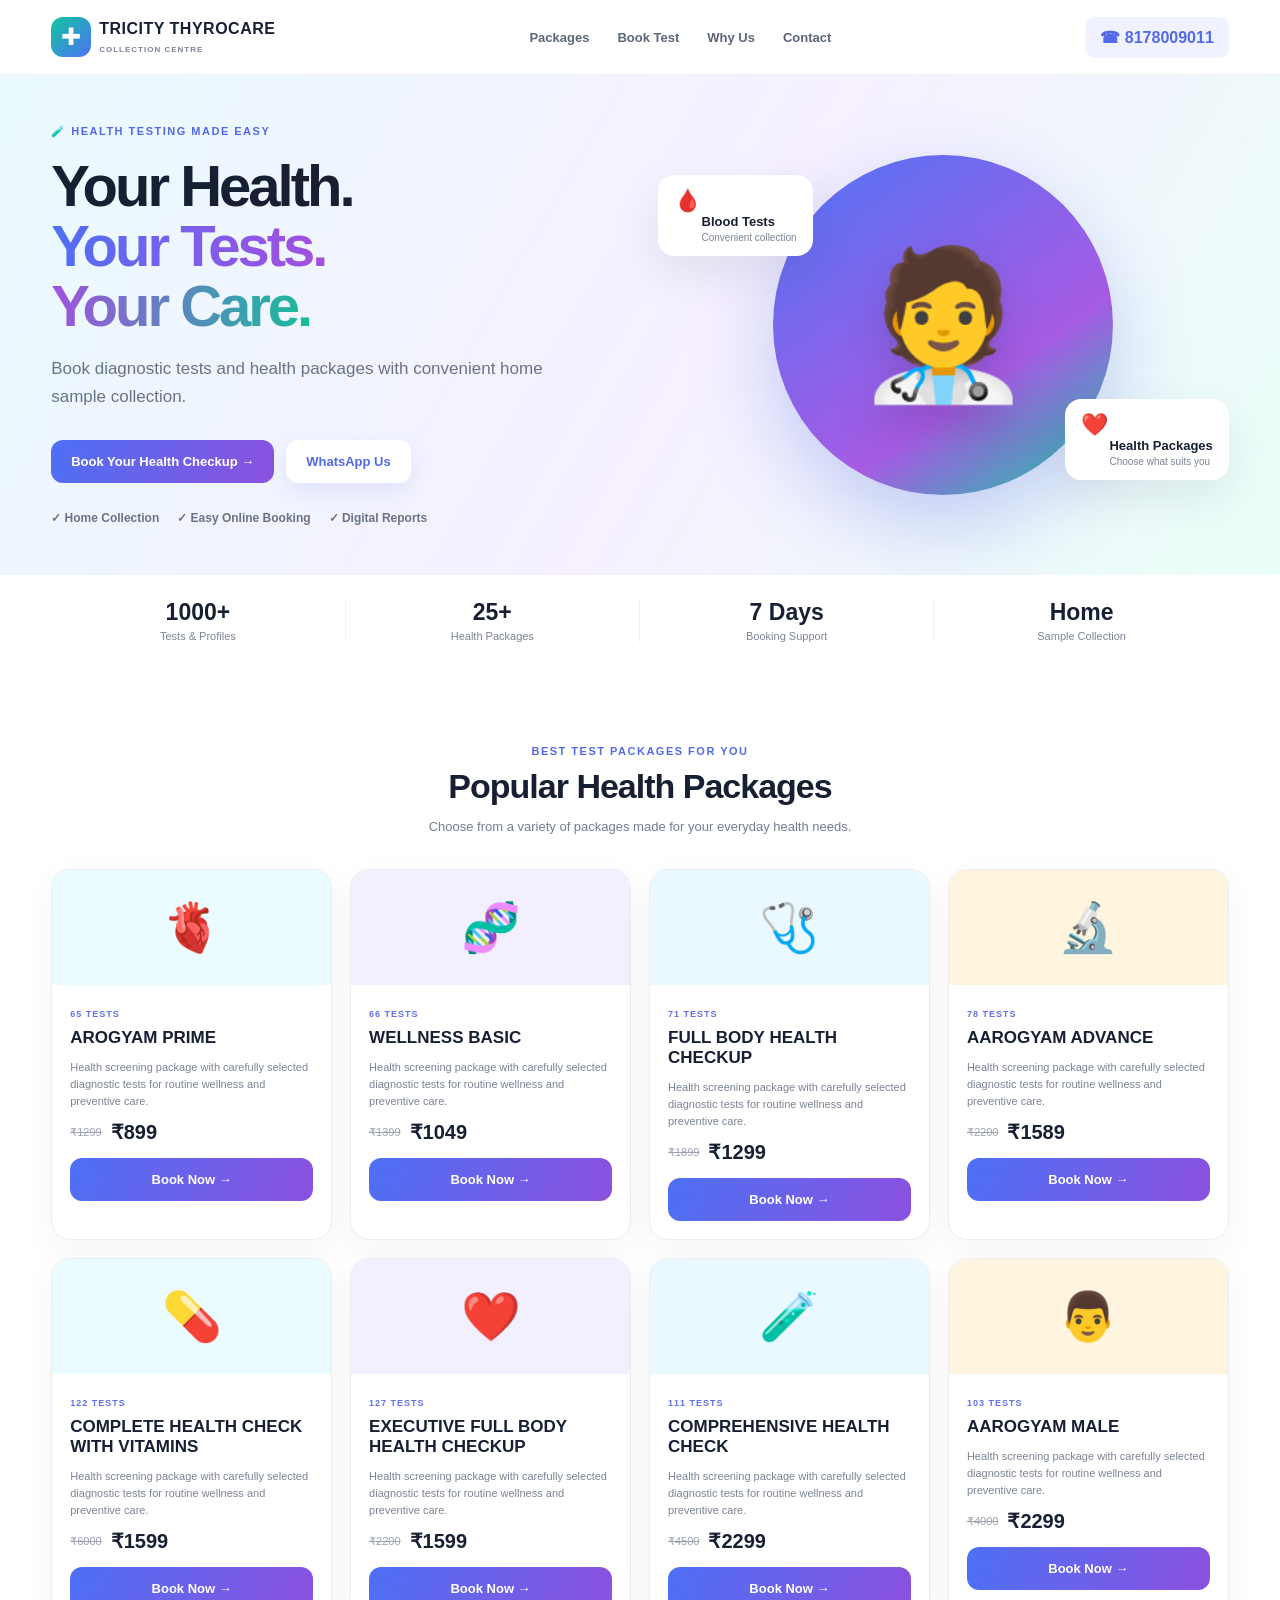
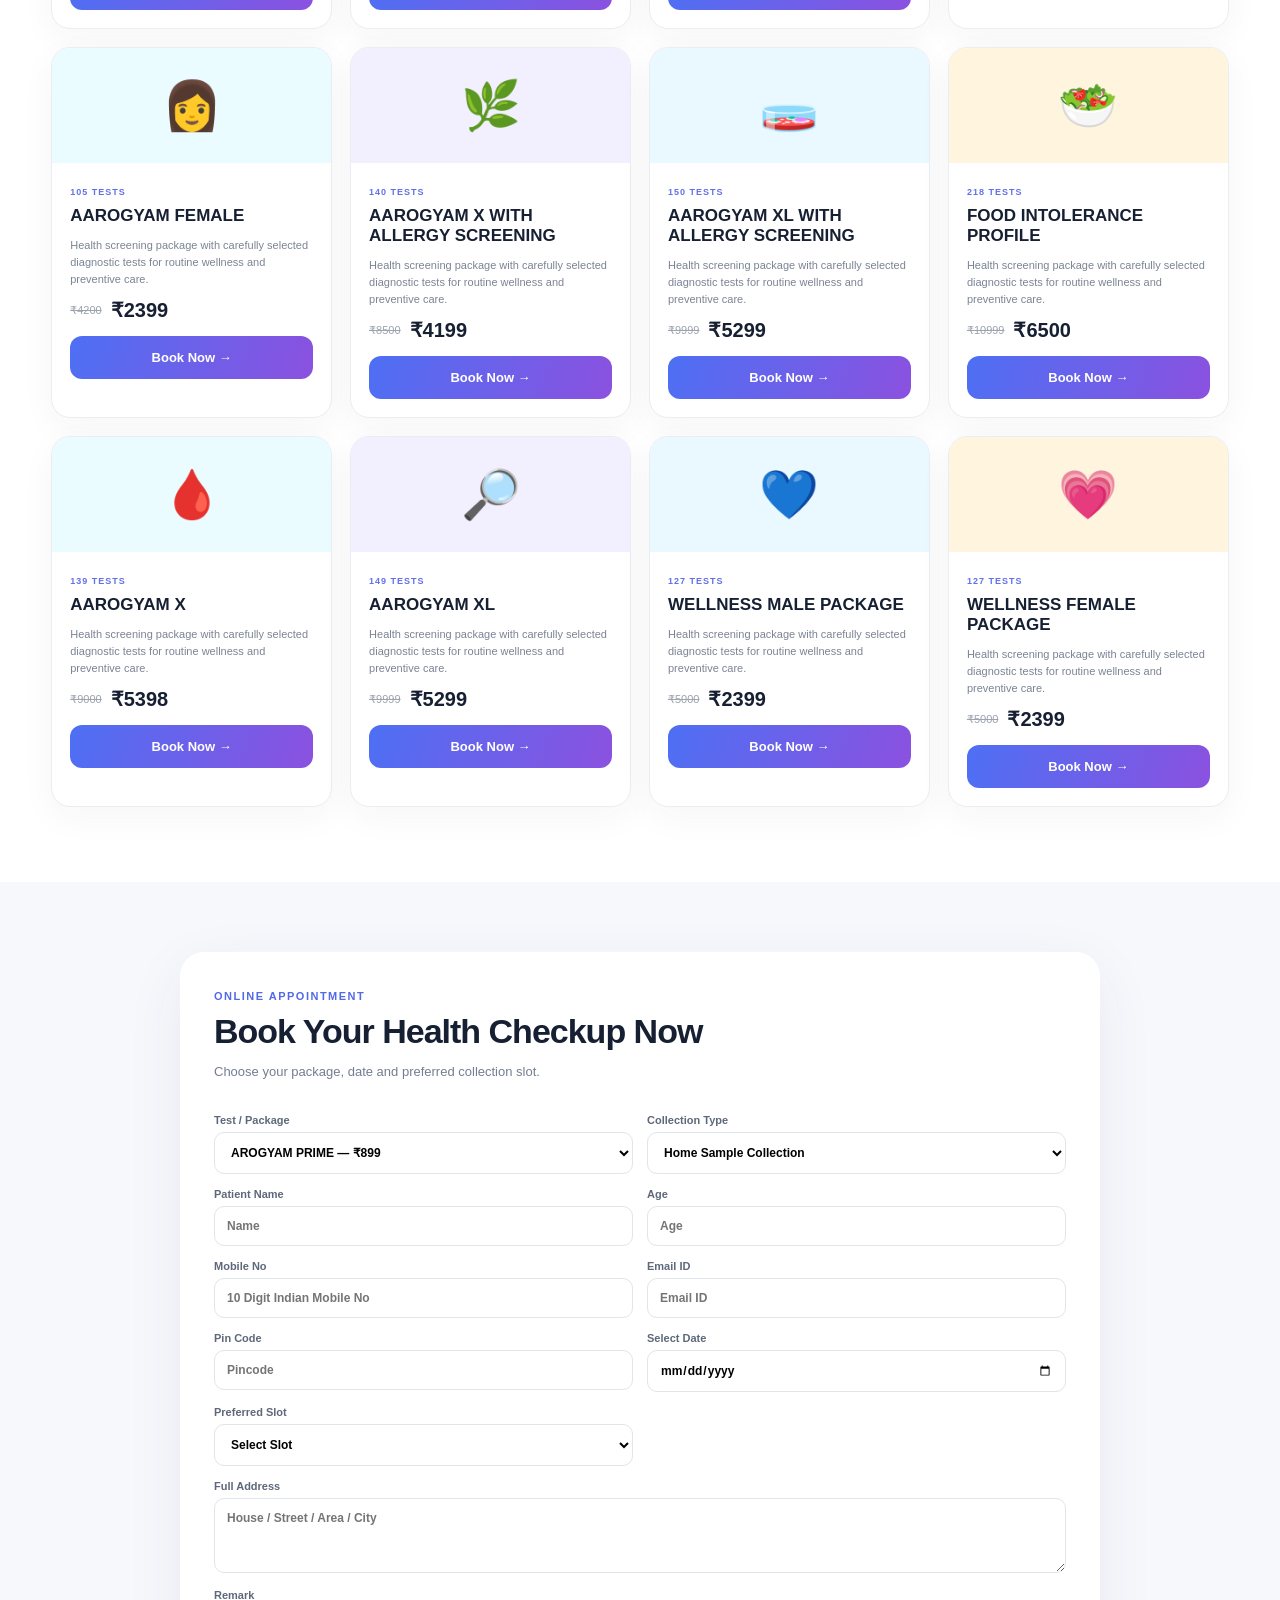
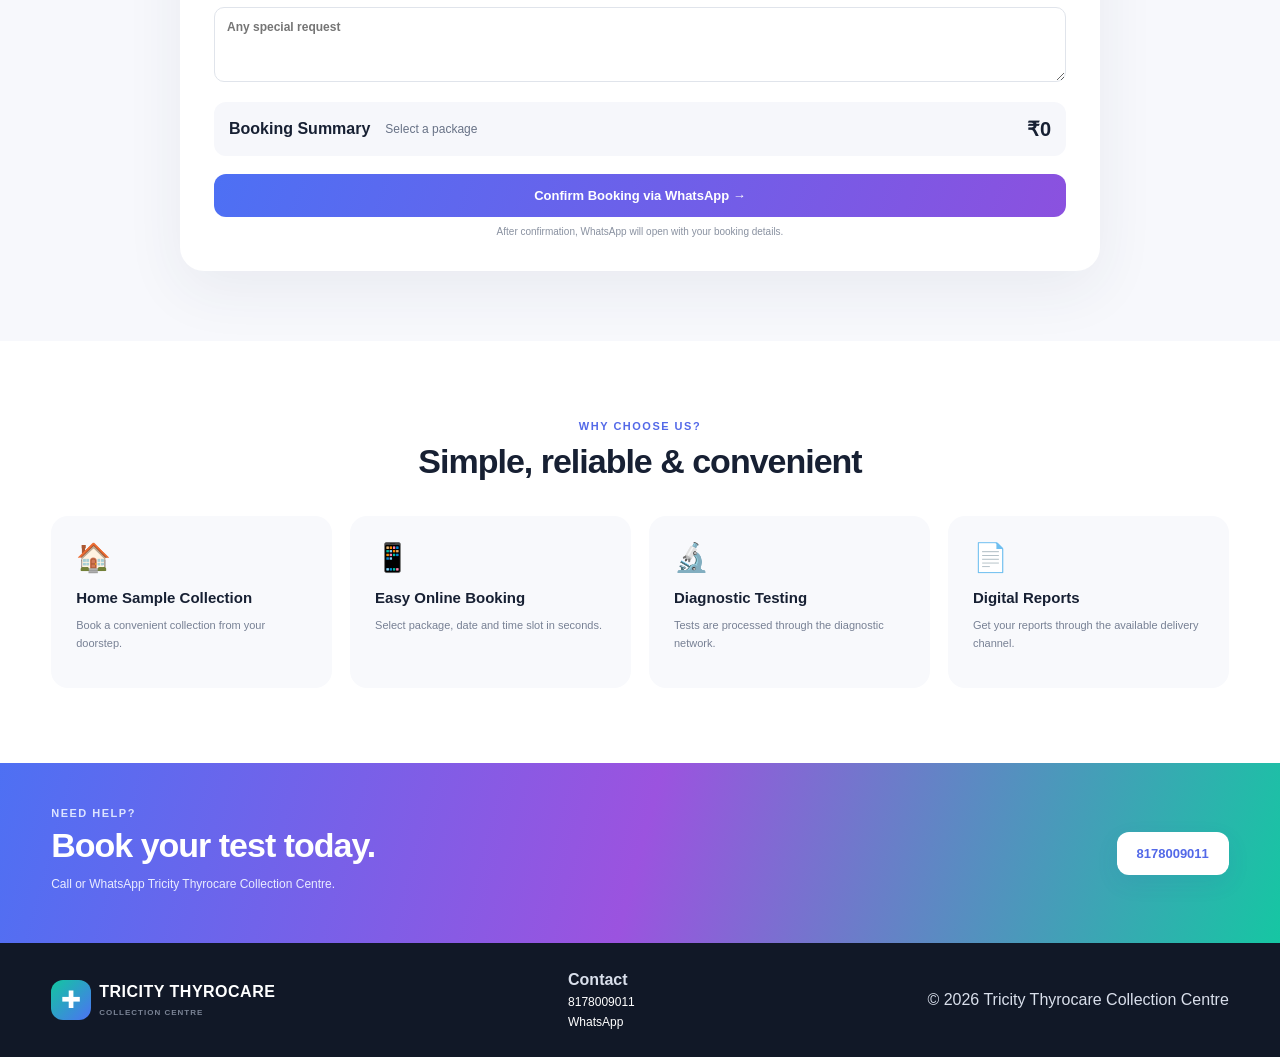
==== commit 1253d2ee: "Update website" ====
--- a/index.html
+++ b/index.html
@@ -1,90 +1,13 @@
-<!DOCTYPE html>
-<html lang="en">
-<head>
-<meta charset="UTF-8">
-<meta name="viewport" content="width=device-width, initial-scale=1.0">
-<title>Tricity Thyrocare Collection Centre | Book Blood Tests</title>
-<meta name="description" content="Tricity Thyrocare Collection Centre - Blood tests, health packages and convenient home sample collection.">
-<link rel="preconnect" href="https://fonts.googleapis.com">
-<link href="https://fonts.googleapis.com/css2?family=DM+Sans:wght@400;500;600;700&family=Plus+Jakarta+Sans:wght@600;700;800&display=swap" rel="stylesheet">
-<link rel="stylesheet" href="style.css">
-</head>
-<body>
-<header class="header">
-  <div class="container nav">
-    <a class="brand" href="#"><span class="brand-mark">✚</span><span><b>TRICITY</b><small>THYROCARE COLLECTION CENTRE</small></span></a>
-    <nav><a href="#packages">Packages</a><a href="#how">How It Works</a><a href="#contact">Contact</a></nav>
-    <a class="call" href="tel:8178009011">☎ 8178009011</a>
-  </div>
-</header>
-
-<main>
-<section class="hero">
- <div class="container hero-grid">
-  <div class="hero-copy">
-   <div class="eyebrow"><span>●</span> Trusted Diagnostic Collection Centre</div>
-   <h1>Better health starts with <em>better testing.</em></h1>
-   <p>Book blood tests, health packages and convenient home sample collection in just a few clicks.</p>
-   <div class="hero-actions"><button class="btn primary" onclick="openBooking()">Book Your Test <span>→</span></button><a class="btn ghost" href="tel:8178009011">Call 8178009011</a></div>
-   <div class="trust-row"><span>✓ Home Collection</span><span>✓ Easy Booking</span><span>✓ Reliable Reports</span></div>
-  </div>
-  <div class="hero-art">
-   <div class="orb orb1"></div><div class="orb orb2"></div>
-   <div class="lab-card"><div class="tube">🧪</div><div><b>Health Check</b><small>Sample collection made easy</small></div><span class="check">✓</span></div>
-   <div class="hero-circle"><span>🩺</span><b>Complete<br>Health Care</b></div>
-   <div class="mini-card"><span>98%</span><small>Happy Patients</small></div>
-  </div>
- </div>
-</section>
-
-<section class="stats"><div class="container stats-grid"><div><b>100+</b><span>Tests Available</span></div><div><b>25+</b><span>Health Packages</span></div><div><b>7 Days</b><span>Booking Support</span></div><div><b>Home</b><span>Sample Collection</span></div></div></section>
-
-<section id="packages" class="section">
- <div class="container">
-  <div class="section-head"><div><span class="kicker">POPULAR PACKAGES</span><h2>Choose a package for your health</h2></div><button class="link-btn" onclick="openBooking()">View & Book →</button></div>
-  <div class="cards">
-   <article class="card c1"><div class="icon">🫀</div><span class="tag">MOST POPULAR</span><h3>Full Body Health Check</h3><p>CBC, LFT, KFT, Lipid Profile, Thyroid & more.</p><div class="price"><del>₹2,999</del><b>₹1,499</b></div><button onclick="selectPackage('Full Body Health Check')">Book Now →</button></article>
-   <article class="card c2"><div class="icon">🦋</div><span class="tag">THYROID</span><h3>Thyroid Profile</h3><p>Essential thyroid parameters for routine screening.</p><div class="price"><del>₹999</del><b>₹499</b></div><button onclick="selectPackage('Thyroid Profile')">Book Now →</button></article>
-   <article class="card c3"><div class="icon">💙</div><span class="tag">HEART CARE</span><h3>Heart Health Profile</h3><p>Lipid markers and important cardiovascular screening tests.</p><div class="price"><del>₹1,999</del><b>₹999</b></div><button onclick="selectPackage('Heart Health Profile')">Book Now →</button></article>
-   <article class="card c4"><div class="icon">🩸</div><span class="tag">WELLNESS</span><h3>Diabetes Care Profile</h3><p>HbA1c, glucose and supporting diabetes screening tests.</p><div class="price"><del>₹1,499</del><b>₹799</b></div><button onclick="selectPackage('Diabetes Care Profile')">Book Now →</button></article>
-  </div>
- </div>
-</section>
-
-<section id="how" class="how">
- <div class="container">
-  <div class="center-head"><span class="kicker">SIMPLE & CONVENIENT</span><h2>Testing made easy</h2></div>
-  <div class="steps"><div class="step"><span>01</span><div>📱</div><h3>Book Online</h3><p>Select your test, date and preferred time slot.</p></div><div class="step"><span>02</span><div>🏠</div><h3>Sample Collection</h3><p>Choose home collection or visit the centre.</p></div><div class="step"><span>03</span><div>🔬</div><h3>Lab Processing</h3><p>Your samples are processed through diagnostic testing.</p></div><div class="step"><span>04</span><div>📄</div><h3>Get Reports</h3><p>Receive your report through the available delivery channel.</p></div></div>
- </div>
-</section>
-
-<section class="cta"><div class="container cta-inner"><div><span class="kicker">HOME SAMPLE COLLECTION</span><h2>Too busy to visit the centre?</h2><p>Book a convenient home sample collection slot.</p></div><button class="btn white" onclick="openBooking()">Book Home Collection →</button></div></section>
-
-<section id="contact" class="contact section"><div class="container contact-grid"><div><span class="kicker">GET IN TOUCH</span><h2>We're here for your health.</h2><p>For bookings, test availability and home collection support, contact us directly.</p><div class="contact-item">📞 <div><small>PHONE</small><a href="tel:8178009011">8178009011</a></div></div><div class="contact-item">💬 <div><small>WHATSAPP</small><a href="https://wa.me/918178009011">Chat on WhatsApp</a></div></div><div class="contact-item">📍 <div><small>COLLECTION CENTRE</small><span>Tricity Thyrocare Collection Centre</span></div></div></div><div class="contact-panel"><div class="panel-icon">✚</div><h3>Book your health test</h3><p>Choose a date and slot that works for you.</p><button class="btn primary full" onclick="openBooking()">Start Booking →</button></div></div></section>
-</main>
-
-<footer><div class="container footer"><div class="brand"><span class="brand-mark">✚</span><span><b>TRICITY</b><small>THYROCARE COLLECTION CENTRE</small></span></div><p>© 2026 Tricity Thyrocare Collection Centre. All rights reserved.</p><a href="tel:8178009011">8178009011</a></div></footer>
-
-<div class="modal" id="bookingModal" aria-hidden="true">
- <div class="modal-box">
-  <button class="close" onclick="closeBooking()">×</button>
-  <div class="modal-head"><span class="kicker">ONLINE APPOINTMENT</span><h2>Book your test</h2><p>Fill in your details and select your preferred slot.</p></div>
-  <form id="bookingForm">
-   <div class="form-grid">
-    <label>Patient Name<input required name="name" placeholder="Full name"></label>
-    <label>Mobile Number<input required name="mobile" inputmode="numeric" pattern="[0-9]{10}" placeholder="10-digit mobile"></label>
-    <label>Test / Package<select required name="test" id="testSelect"><option value="">Select a test</option><option>Full Body Health Check</option><option>Thyroid Profile</option><option>Heart Health Profile</option><option>Diabetes Care Profile</option><option>Other Blood Test</option></select></label>
-    <label>Collection Type<select required name="type"><option>Home Collection</option><option>Visit Collection Centre</option></select></label>
-    <label>Date<input required type="date" name="date" id="date"></label>
-    <label>Preferred Slot<select required name="slot"><option value="">Select time slot</option><option>06:00 AM – 07:00 AM</option><option>07:00 AM – 08:00 AM</option><option>08:00 AM – 09:00 AM</option><option>09:00 AM – 10:00 AM</option><option>10:00 AM – 11:00 AM</option><option>11:00 AM – 12:00 PM</option></select></label>
-   </div>
-   <label>Full Address<textarea required name="address" placeholder="House / Street / Area / City / Pincode"></textarea></label>
-   <button class="btn primary full" type="submit">Confirm Booking →</button>
-   <small class="form-note">Your booking request will open WhatsApp with all entered details.</small>
-  </form>
-  <div id="success" class="success" hidden><div>✓</div><h3>Booking details ready!</h3><p>WhatsApp is opening with your appointment details.</p></div>
- </div>
-</div>
-<script src="script.js"></script>
-</body>
-</html>+<!doctype html><html lang="en"><head>
+<meta charset="utf-8"><meta name="viewport" content="width=device-width,initial-scale=1">
+<title>Tricity Thyrocare Collection Centre</title><meta name="description" content="Book health packages and blood tests with Tricity Thyrocare Collection Centre.">
+<link rel="stylesheet" href="style.css"></head><body>
+<header><div class="top"><div class="logo"><span>✚</span><b>TRICITY THYROCARE</b><small>COLLECTION CENTRE</small></div><nav><a href="#packages">Packages</a><a href="#booking">Book Test</a><a href="#why">Why Us</a><a href="#contact">Contact</a></nav><a class="phone" href="tel:8178009011">☎ 8178009011</a></div></header>
+<section class="hero"><div class="hero-inner"><div><div class="pill">🧪 HEALTH TESTING MADE EASY</div><h1>Your Health.<br><strong>Your Tests.<br>Your Care.</strong></h1><p>Book diagnostic tests and health packages with convenient home sample collection.</p><div class="actions"><a class="btn" href="#booking">Book Your Health Checkup →</a><a class="btn light" href="https://wa.me/918178009011">WhatsApp Us</a></div><div class="badges"><span>✓ Home Collection</span><span>✓ Easy Online Booking</span><span>✓ Digital Reports</span></div></div><div class="hero-visual"><div class="blob"></div><div class="doctor">🧑‍⚕️</div><div class="float f1">🩸 <b>Blood Tests</b><small>Convenient collection</small></div><div class="float f2">❤️ <b>Health Packages</b><small>Choose what suits you</small></div></div></div></section>
+<div class="trust"><div><b>1000+</b><span>Tests & Profiles</span></div><div><b>25+</b><span>Health Packages</span></div><div><b>7 Days</b><span>Booking Support</span></div><div><b>Home</b><span>Sample Collection</span></div></div>
+<section id="packages" class="section"><div class="heading"><span>BEST TEST PACKAGES FOR YOU</span><h2>Popular Health Packages</h2><p>Choose from a variety of packages made for your everyday health needs.</p></div><div class="cards" id="cards"></div></section>
+<section id="booking" class="book"><div class="book-wrap"><div class="heading left"><span>ONLINE APPOINTMENT</span><h2>Book Your Health Checkup Now</h2><p>Choose your package, date and preferred collection slot.</p></div><form id="form"><div class="grid"><label>Test / Package<select id="test" required></select></label><label>Collection Type<select id="type"><option>Home Sample Collection</option><option>Visit Collection Centre</option></select></label><label>Patient Name<input id="name" required placeholder="Name"></label><label>Age<input id="age" type="number" min="1" max="120" required placeholder="Age"></label><label>Mobile No<input id="mobile" pattern="[0-9]{10}" required placeholder="10 Digit Indian Mobile No"></label><label>Email ID<input id="email" type="email" placeholder="Email ID"></label><label>Pin Code<input id="pin" inputmode="numeric" required placeholder="Pincode"></label><label>Select Date<input id="date" type="date" required></label><label>Preferred Slot<select id="slot" required><option value="">Select Slot</option><option>06:00 AM - 07:00 AM</option><option>07:00 AM - 08:00 AM</option><option>08:00 AM - 09:00 AM</option><option>09:00 AM - 10:00 AM</option><option>10:00 AM - 11:00 AM</option><option>11:00 AM - 12:00 PM</option></select></label><label class="wide">Full Address<textarea id="address" required placeholder="House / Street / Area / City"></textarea></label><label class="wide">Remark<textarea id="remark" placeholder="Any special request"></textarea></label></div><div class="summary"><b>Booking Summary</b><span id="summaryText">Select a package</span><strong id="total">₹0</strong></div><button class="btn submit">Confirm Booking via WhatsApp →</button><small>After confirmation, WhatsApp will open with your booking details.</small></form></div></section>
+<section id="why" class="why"><div class="heading"><span>WHY CHOOSE US?</span><h2>Simple, reliable & convenient</h2></div><div class="whygrid"><div>🏠<b>Home Sample Collection</b><p>Book a convenient collection from your doorstep.</p></div><div>📱<b>Easy Online Booking</b><p>Select package, date and time slot in seconds.</p></div><div>🔬<b>Diagnostic Testing</b><p>Tests are processed through the diagnostic network.</p></div><div>📄<b>Digital Reports</b><p>Get your reports through the available delivery channel.</p></div></div></section>
+<section class="cta"><div><span>NEED HELP?</span><h2>Book your test today.</h2><p>Call or WhatsApp Tricity Thyrocare Collection Centre.</p></div><a class="btn light" href="tel:8178009011">8178009011</a></section>
+<footer id="contact"><div class="logo"><span>✚</span><b>TRICITY THYROCARE</b><small>COLLECTION CENTRE</small></div><div><b>Contact</b><a href="tel:8178009011">8178009011</a><a href="https://wa.me/918178009011">WhatsApp</a></div><p>© 2026 Tricity Thyrocare Collection Centre</p></footer>
+<script src="script.js"></script></body></html>
--- a/style.css
+++ b/style.css
@@ -1 +1 @@
-*{box-sizing:border-box}html{scroll-behavior:smooth}body{margin:0;font-family:"DM Sans",sans-serif;color:#172033;background:#fff}a{text-decoration:none;color:inherit}.container{width:min(1160px,92%);margin:auto}.header{position:sticky;top:0;z-index:20;background:rgba(255,255,255,.88);backdrop-filter:blur(16px);border-bottom:1px solid #eef1f6}.nav{height:76px;display:flex;align-items:center;justify-content:space-between;gap:25px}.brand{display:flex;align-items:center;gap:10px}.brand-mark{display:grid;place-items:center;width:38px;height:38px;border-radius:12px;background:linear-gradient(135deg,#27d3b2,#4e72ff);color:#fff;font-size:23px;box-shadow:0 8px 20px #4e72ff30}.brand b{font:800 17px "Plus Jakarta Sans";display:block;letter-spacing:.4px}.brand small{font-size:8px;font-weight:700;color:#6e788c;letter-spacing:.9px}.nav nav{display:flex;gap:28px;color:#566075;font-weight:600;font-size:14px}.call{font-weight:800;color:#4e62e8;background:#eef1ff;padding:12px 17px;border-radius:13px}.hero{overflow:hidden;background:linear-gradient(135deg,#f5fbff 0%,#fdf8ff 55%,#f4fff9 100%);padding:76px 0 60px}.hero-grid{display:grid;grid-template-columns:1.03fr .97fr;align-items:center;gap:50px}.eyebrow,.kicker{font-size:12px;font-weight:800;letter-spacing:1.4px;color:#5668e8}.eyebrow span{color:#20c79d;margin-right:6px}.hero h1{font:800 clamp(42px,5.2vw,68px)/1.04 "Plus Jakarta Sans";letter-spacing:-3px;margin:18px 0}.hero h1 em{font-style:normal;background:linear-gradient(90deg,#4e6df3,#b14de8,#19c9a1);-webkit-background-clip:text;color:transparent}.hero p{font-size:18px;line-height:1.7;color:#667085;max-width:590px}.hero-actions{display:flex;gap:13px;margin:30px 0}.btn{border:0;border-radius:14px;padding:15px 22px;font:700 14px "DM Sans";cursor:pointer;display:inline-flex;justify-content:center;align-items:center;gap:14px}.primary{color:#fff;background:linear-gradient(110deg,#506ef2,#8c50df);box-shadow:0 12px 25px #6873ee35}.ghost{border:1px solid #dfe4ef;background:#fff}.trust-row{display:flex;gap:20px;flex-wrap:wrap;color:#687287;font-size:13px;font-weight:600}.hero-art{height:420px;position:relative;display:grid;place-items:center}.hero-circle{width:290px;height:290px;border-radius:50%;background:linear-gradient(145deg,#4f70f5,#ad5be7 62%,#27cfae);display:grid;place-items:center;text-align:center;color:#fff;box-shadow:0 35px 70px #626bea40;transform:rotate(-4deg)}.hero-circle span{font-size:55px;margin-bottom:-45px}.hero-circle b{font:800 22px/1.25 "Plus Jakarta Sans"}.orb{position:absolute;border-radius:50%;filter:blur(1px)}.orb1{width:110px;height:110px;background:#ffc857;right:2%;top:25px}.orb2{width:75px;height:75px;background:#20d2b1;left:8%;bottom:25px}.lab-card,.mini-card{position:absolute;background:#fff;border:1px solid #edf0f7;box-shadow:0 20px 50px #33415518;border-radius:18px}.lab-card{left:0;top:75px;padding:15px;display:flex;align-items:center;gap:12px;width:245px}.lab-card .tube{font-size:28px;background:#eef8ff;padding:10px;border-radius:13px}.lab-card b,.lab-card small{display:block}.lab-card small{font-size:11px;color:#7a8395;margin-top:4px}.check{margin-left:auto;background:#dffaf1;color:#10a47c;border-radius:50%;padding:4px 7px}.mini-card{right:8%;bottom:45px;padding:17px 20px}.mini-card span{font:800 28px "Plus Jakarta Sans";display:block;color:#576ce9}.mini-card small{color:#798296}.stats{background:#fff;border-bottom:1px solid #edf0f5}.stats-grid{display:grid;grid-template-columns:repeat(4,1fr);padding:25px 0}.stats-grid div{padding:4px 20px;border-right:1px solid #edf0f5}.stats-grid div:last-child{border:0}.stats-grid b,.stats-grid span{display:block}.stats-grid b{font:800 24px "Plus Jakarta Sans"}.stats-grid span{font-size:12px;color:#7c8598;margin-top:4px}.section{padding:85px 0}.section-head{display:flex;justify-content:space-between;align-items:end;margin-bottom:35px}.section h2,.center-head h2,.contact h2,.cta h2{font:800 35px "Plus Jakarta Sans";letter-spacing:-1.2px;margin:8px 0}.link-btn{border:0;background:none;color:#566ce8;font-weight:800;cursor:pointer}.cards{display:grid;grid-template-columns:repeat(4,1fr);gap:18px}.card{padding:25px;border-radius:23px;position:relative;overflow:hidden;border:1px solid #edf0f5;min-height:315px;box-shadow:0 14px 40px #3341550b}.card:after{content:"";position:absolute;width:150px;height:150px;border-radius:50%;right:-70px;top:-70px;background:#ffffff45}.c1{background:linear-gradient(145deg,#effcff,#f5f2ff)}.c2{background:linear-gradient(145deg,#f3f2ff,#fff1fb)}.c3{background:linear-gradient(145deg,#eff8ff,#effffb)}.c4{background:linear-gradient(145deg,#fff9e9,#fff0f1)}.icon{font-size:28px;background:#fff;width:55px;height:55px;display:grid;place-items:center;border-radius:17px;box-shadow:0 10px 20px #33415512}.tag{display:inline-block;font-size:9px;font-weight:800;letter-spacing:1px;color:#65708a;margin-top:22px}.card h3{font:800 20px "Plus Jakarta Sans";margin:8px 0}.card p{color:#707a8d;font-size:13px;line-height:1.6;min-height:63px}.price{display:flex;align-items:center;gap:10px}.price del{font-size:12px;color:#9ca3af}.price b{font-size:20px}.card button{border:0;background:#172033;color:#fff;border-radius:11px;padding:11px 14px;font-weight:800;margin-top:16px;cursor:pointer;width:100%}.how{padding:80px 0;background:#f8f9fd}.center-head{text-align:center;margin-bottom:45px}.steps{display:grid;grid-template-columns:repeat(4,1fr);gap:20px}.step{background:#fff;border:1px solid #edf0f5;border-radius:20px;padding:28px;position:relative}.step>span{position:absolute;right:20px;top:18px;color:#d7dce8;font-weight:800}.step>div{font-size:28px;margin:10px 0}.step h3{font:800 18px "Plus Jakarta Sans"}.step p{font-size:13px;color:#778094;line-height:1.6}.cta{padding:45px 0;background:linear-gradient(105deg,#4f70f3,#9b55df 55%,#1dc9a7);color:#fff}.cta .kicker{color:#dce5ff}.cta h2{margin-bottom:5px}.cta p{margin:0;color:#e9ebff}.cta-inner{display:flex;justify-content:space-between;align-items:center}.white{background:#fff;color:#4e63e9}.contact-grid{display:grid;grid-template-columns:1fr .75fr;gap:70px;align-items:center}.contact h2{font-size:42px}.contact>p{color:#727c90}.contact-item{display:flex;gap:14px;margin-top:25px;font-size:21px}.contact-item small,.contact-item a,.contact-item span{display:block}.contact-item small{font-size:9px;color:#8790a1;letter-spacing:1.2px;font-weight:800}.contact-item a{font-weight:800;color:#4f63e8;margin-top:3px}.contact-item span{font-size:14px;margin-top:5px}.contact-panel{border-radius:28px;padding:42px;background:linear-gradient(145deg,#f0f5ff,#fbf0ff);border:1px solid #e9e9f6}.panel-icon{width:60px;height:60px;border-radius:18px;display:grid;place-items:center;background:#fff;color:#5d70e8;font-size:30px}.contact-panel h3{font:800 25px "Plus Jakarta Sans"}.contact-panel p{color:#747e91;margin-bottom:28px}.full{width:100%}footer{background:#111827;color:#cbd2df;padding:28px 0}.footer{display:flex;justify-content:space-between;align-items:center;gap:20px}.footer .brand b{color:#fff}.footer p{font-size:11px}.footer>a{font-weight:800;color:#fff}.modal{display:none;position:fixed;inset:0;background:#11182799;z-index:50;align-items:center;justify-content:center;padding:20px}.modal.show{display:flex}.modal-box{background:#fff;width:min(650px,100%);max-height:92vh;overflow:auto;border-radius:25px;padding:30px;position:relative;box-shadow:0 30px 90px #0004}.close{position:absolute;right:18px;top:15px;border:0;background:#f2f4f8;border-radius:50%;width:36px;height:36px;font-size:24px;cursor:pointer}.modal-head{padding-right:35px;margin-bottom:22px}.modal-head h2{font:800 29px "Plus Jakarta Sans";margin:7px 0}.modal-head p{color:#778094;font-size:13px}.form-grid{display:grid;grid-template-columns:1fr 1fr;gap:15px}label{display:block;font-size:12px;font-weight:800;color:#566075;margin-bottom:15px}input,select,textarea{display:block;width:100%;margin-top:7px;padding:13px 14px;border:1px solid #e0e4ec;border-radius:12px;font:500 13px "DM Sans";outline:none;background:#fff}input:focus,select:focus,textarea:focus{border-color:#6575ea;box-shadow:0 0 0 3px #6575ea18}textarea{height:85px;resize:vertical}.form-note{display:block;text-align:center;color:#8991a1;margin-top:10px}.success{text-align:center;padding:35px 10px}.success>div{margin:auto;background:#dffaf1;color:#12a47d;width:65px;height:65px;border-radius:50%;display:grid;place-items:center;font-size:32px}.success h3{font:800 24px "Plus Jakarta Sans"}.success p{color:#7b8494}@media(max-width:900px){.nav nav{display:none}.hero-grid{grid-template-columns:1fr}.hero-art{height:350px}.cards{grid-template-columns:1fr 1fr}.steps{grid-template-columns:1fr 1fr}.contact-grid{grid-template-columns:1fr}.stats-grid{grid-template-columns:1fr 1fr;gap:18px}.stats-grid div:nth-child(2){border:0}.cta-inner{gap:25px}.hero{padding-top:45px}}@media(max-width:560px){.call{display:none}.hero h1{font-size:42px;letter-spacing:-2px}.hero-art{transform:scale(.82);margin:-20px 0}.cards,.steps,.form-grid{grid-template-columns:1fr}.section{padding:60px 0}.section-head{align-items:start;gap:15px}.section h2{font-size:27px}.cta-inner,.footer{flex-direction:column;align-items:flex-start}.contact h2{font-size:34px}.lab-card{left:-15px}.mini-card{right:-5px}.stats-grid div{border:0!important;padding:4px 10px}.modal-box{padding:23px}}
+*{box-sizing:border-box}html{scroll-behavior:smooth}body{margin:0;font-family:Inter,Arial,sans-serif;color:#172033;background:#fff}a{text-decoration:none;color:inherit}header{position:sticky;top:0;z-index:10;background:#fff;border-bottom:1px solid #edf0f5}.top{max-width:1180px;width:92%;height:74px;margin:auto;display:flex;align-items:center;justify-content:space-between;gap:25px}.logo{display:grid;grid-template-columns:40px auto;column-gap:8px;align-items:center}.logo span{grid-row:span 2;width:40px;height:40px;border-radius:12px;background:linear-gradient(135deg,#12c7a0,#4c72f4);color:#fff;display:grid;place-items:center;font-size:24px}.logo b{font-size:16px;letter-spacing:.5px}.logo small{font-size:8px;font-weight:800;color:#7a8395;letter-spacing:1px}nav{display:flex;gap:28px;font-size:13px;font-weight:700;color:#5c6679}.phone{background:#f0f3ff;color:#5369e8;padding:11px 15px;border-radius:10px;font-weight:800}.hero{background:linear-gradient(120deg,#eafaff,#f6f0ff 55%,#eafff8);overflow:hidden}.hero-inner{max-width:1180px;width:92%;margin:auto;min-height:500px;display:grid;grid-template-columns:1fr 1fr;align-items:center;gap:35px}.pill,.heading>span,.book .heading>span,.cta span{font-size:11px;letter-spacing:1.5px;font-weight:900;color:#5369e8}.hero h1{font-size:58px;line-height:1.04;letter-spacing:-3px;margin:18px 0}.hero h1 strong{background:linear-gradient(90deg,#4e70f4,#a44fdf,#16bd9b);color:transparent;background-clip:text}.hero p{font-size:17px;line-height:1.7;color:#697386;max-width:540px}.actions{display:flex;gap:12px;margin:28px 0}.btn{display:inline-flex;align-items:center;justify-content:center;border:0;border-radius:12px;background:linear-gradient(110deg,#4d70f4,#8b51df);color:#fff;padding:14px 20px;font-weight:800;font-size:13px;cursor:pointer}.btn.light{background:#fff;color:#5369e8;box-shadow:0 8px 22px #3949ab18}.badges{display:flex;gap:18px;flex-wrap:wrap;color:#697386;font-size:12px;font-weight:700}.hero-visual{height:410px;position:relative;display:grid;place-items:center}.blob{width:340px;height:340px;border-radius:50%;background:linear-gradient(145deg,#4f74f5,#a65be4 65%,#19c8a2);box-shadow:0 30px 80px #5369e84d}.doctor{position:absolute;font-size:145px;filter:drop-shadow(0 20px 20px #0002)}.float{position:absolute;background:#fff;border-radius:16px;padding:13px 16px;box-shadow:0 18px 45px #23304a18;font-size:22px}.float b,.float small{display:block;margin-left:28px}.float b{font-size:13px}.float small{font-size:10px;color:#7b8495;margin-top:3px}.f1{left:0;top:55px}.f2{right:0;bottom:50px}.trust{max-width:1180px;width:92%;margin:auto;display:grid;grid-template-columns:repeat(4,1fr);padding:24px 0}.trust div{text-align:center;border-right:1px solid #edf0f5}.trust div:last-child{border:0}.trust b,.trust span{display:block}.trust b{font-size:23px}.trust span{font-size:11px;color:#7c8495;margin-top:4px}.section{padding:75px 0;max-width:1180px;width:92%;margin:auto}.heading{text-align:center;margin-bottom:35px}.heading h2,.book h2,.cta h2{font-size:34px;letter-spacing:-1px;margin:8px 0}.heading p{color:#747e90;font-size:13px}.cards{display:grid;grid-template-columns:repeat(4,1fr);gap:18px}.card{border:1px solid #e9edf4;border-radius:19px;overflow:hidden;background:#fff;box-shadow:0 10px 35px #27364d0b;transition:.2s}.card:hover{transform:translateY(-5px);box-shadow:0 18px 45px #27364d15}.pic{height:115px;display:grid;place-items:center;font-size:48px}.p1{background:#eafcff}.p2{background:#f2efff}.p3{background:#eaf9ff}.p4{background:#fff5df}.cardbody{padding:18px}.tag{font-size:9px;color:#6370e8;font-weight:900;letter-spacing:1px}.card h3{font-size:17px;margin:7px 0}.card p{font-size:11px;color:#7b8494;line-height:1.55;height:50px}.prices{display:flex;gap:9px;align-items:center}.prices del{font-size:11px;color:#9ca3af}.prices b{font-size:20px}.book{background:#f7f8fc;padding:70px 0}.book-wrap{max-width:920px;width:92%;margin:auto;background:#fff;border-radius:24px;padding:34px;box-shadow:0 18px 60px #2f3b5512}.left{text-align:left}.grid{display:grid;grid-template-columns:1fr 1fr;gap:14px}label{font-size:11px;font-weight:800;color:#5e687a}input,select,textarea{width:100%;margin-top:6px;padding:12px;border:1px solid #e0e4eb;border-radius:10px;font:inherit;font-size:12px;outline:none;background:#fff}textarea{height:75px;resize:vertical}.wide{grid-column:1/-1}.summary{margin:18px 0;padding:15px;border-radius:12px;background:#f6f7fb;display:flex;gap:15px;align-items:center}.summary span{color:#687286;font-size:12px;flex:1}.summary strong{font-size:20px}.submit{width:100%}form>small{display:block;text-align:center;color:#8991a0;margin-top:9px;font-size:10px}.why{padding:75px 0;max-width:1180px;width:92%;margin:auto}.whygrid{display:grid;grid-template-columns:repeat(4,1fr);gap:18px}.whygrid div{padding:25px;border-radius:17px;background:#f8f9fc;font-size:28px}.whygrid b{display:block;font-size:15px;margin-top:15px}.whygrid p{font-size:11px;color:#778094;line-height:1.6}.cta{padding:40px max(4%,calc((100% - 1180px)/2));background:linear-gradient(105deg,#4e70f3,#9b53df,#16c6a3);color:#fff;display:flex;justify-content:space-between;align-items:center}.cta span{color:#dce4ff}.cta h2{margin:5px 0}.cta p{font-size:12px;color:#e9ecff}footer{background:#111827;color:#d9dfeb;padding:28px max(4%,calc((100% - 1180px)/2));display:flex;align-items:center;justify-content:space-between;gap:20px}footer .logo b{color:#fff}footer>div:nth-child(2) a{display:block;font-size:12px;margin-top:6px;color:#fff}@media(max-width:900px){nav{display:none}.hero-inner{grid-template-columns:1fr}.hero-visual{height:350px}.cards{grid-template-columns:1fr 1fr}.whygrid{grid-template-columns:1fr 1fr}.trust{grid-template-columns:1fr 1fr;gap:15px}.trust div{border:0}}@media(max-width:560px){.phone{display:none}.hero h1{font-size:43px}.hero-visual{transform:scale(.82);margin:-20px 0}.cards,.grid{grid-template-columns:1fr}.whygrid{grid-template-columns:1fr}.wide{grid-column:auto}.book-wrap{padding:22px}.cta,footer{flex-direction:column;align-items:flex-start}.trust{grid-template-columns:1fr 1fr}.actions{flex-direction:column}}
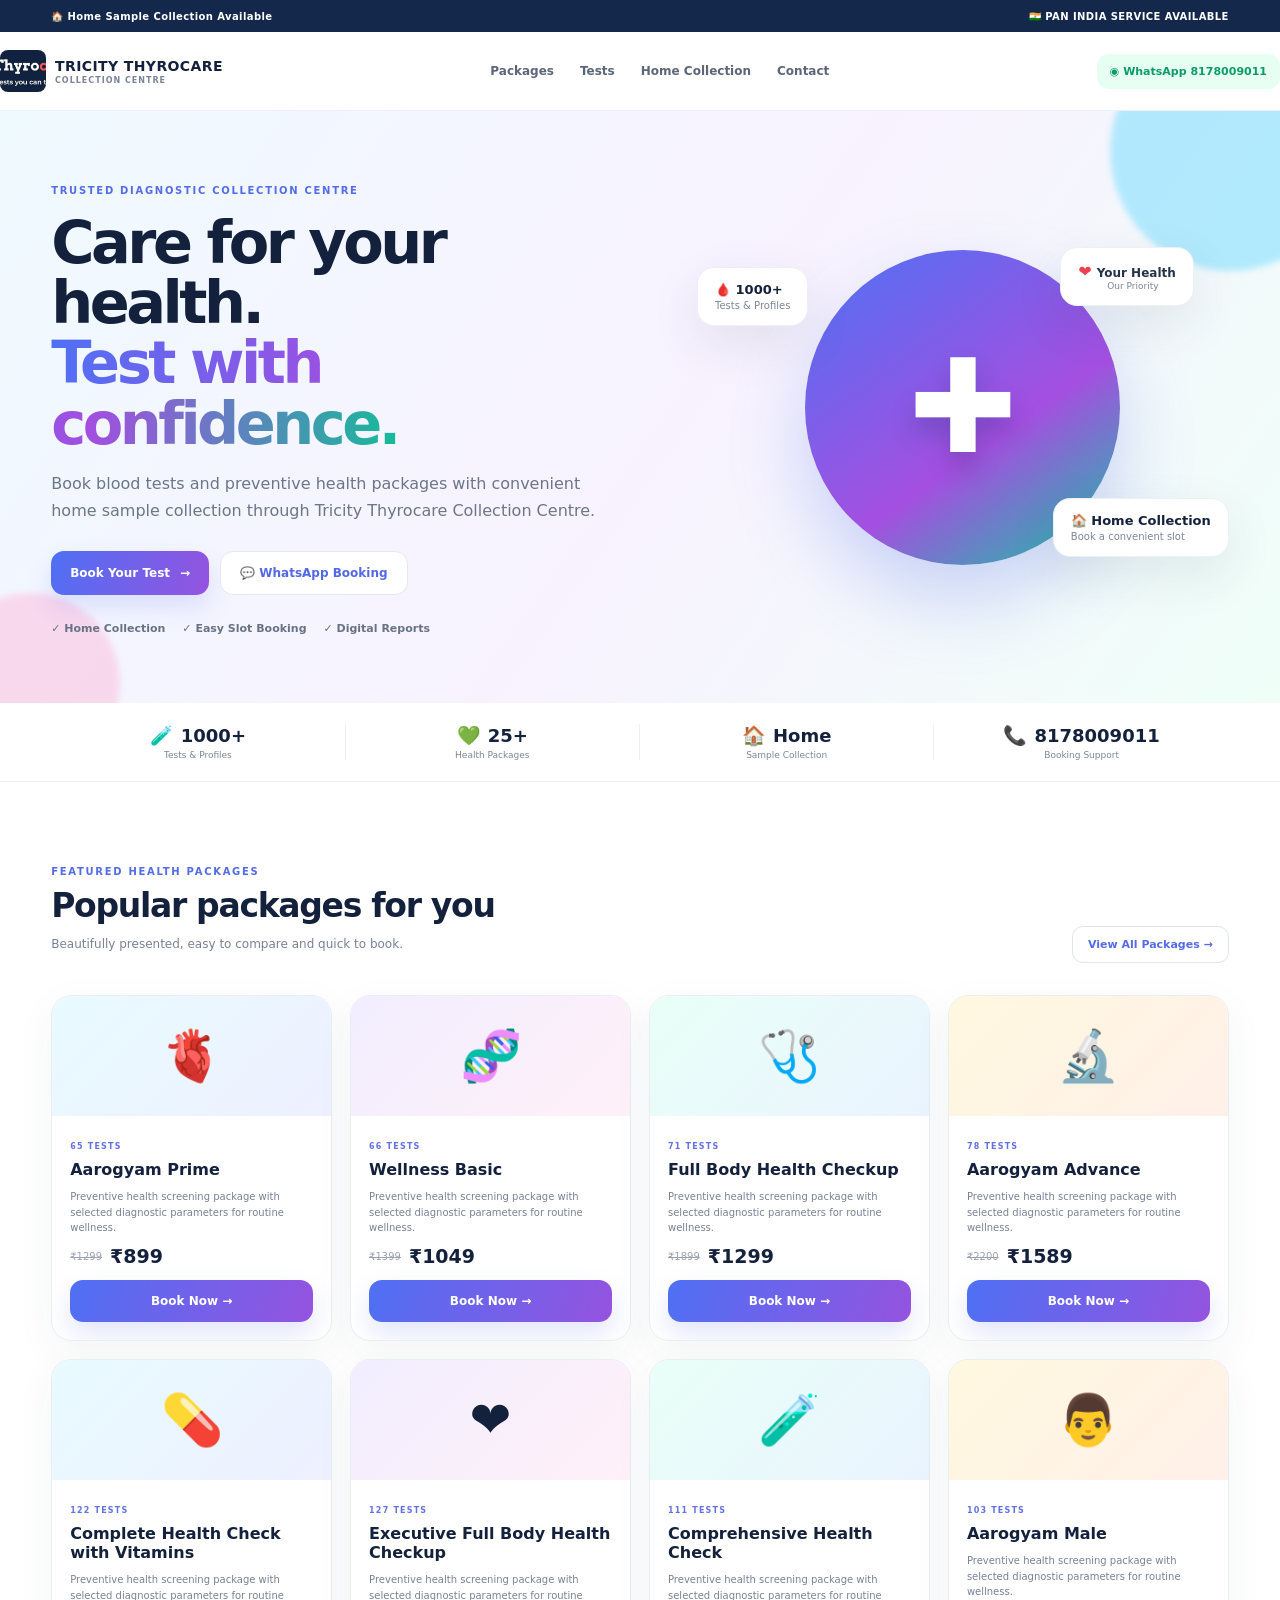
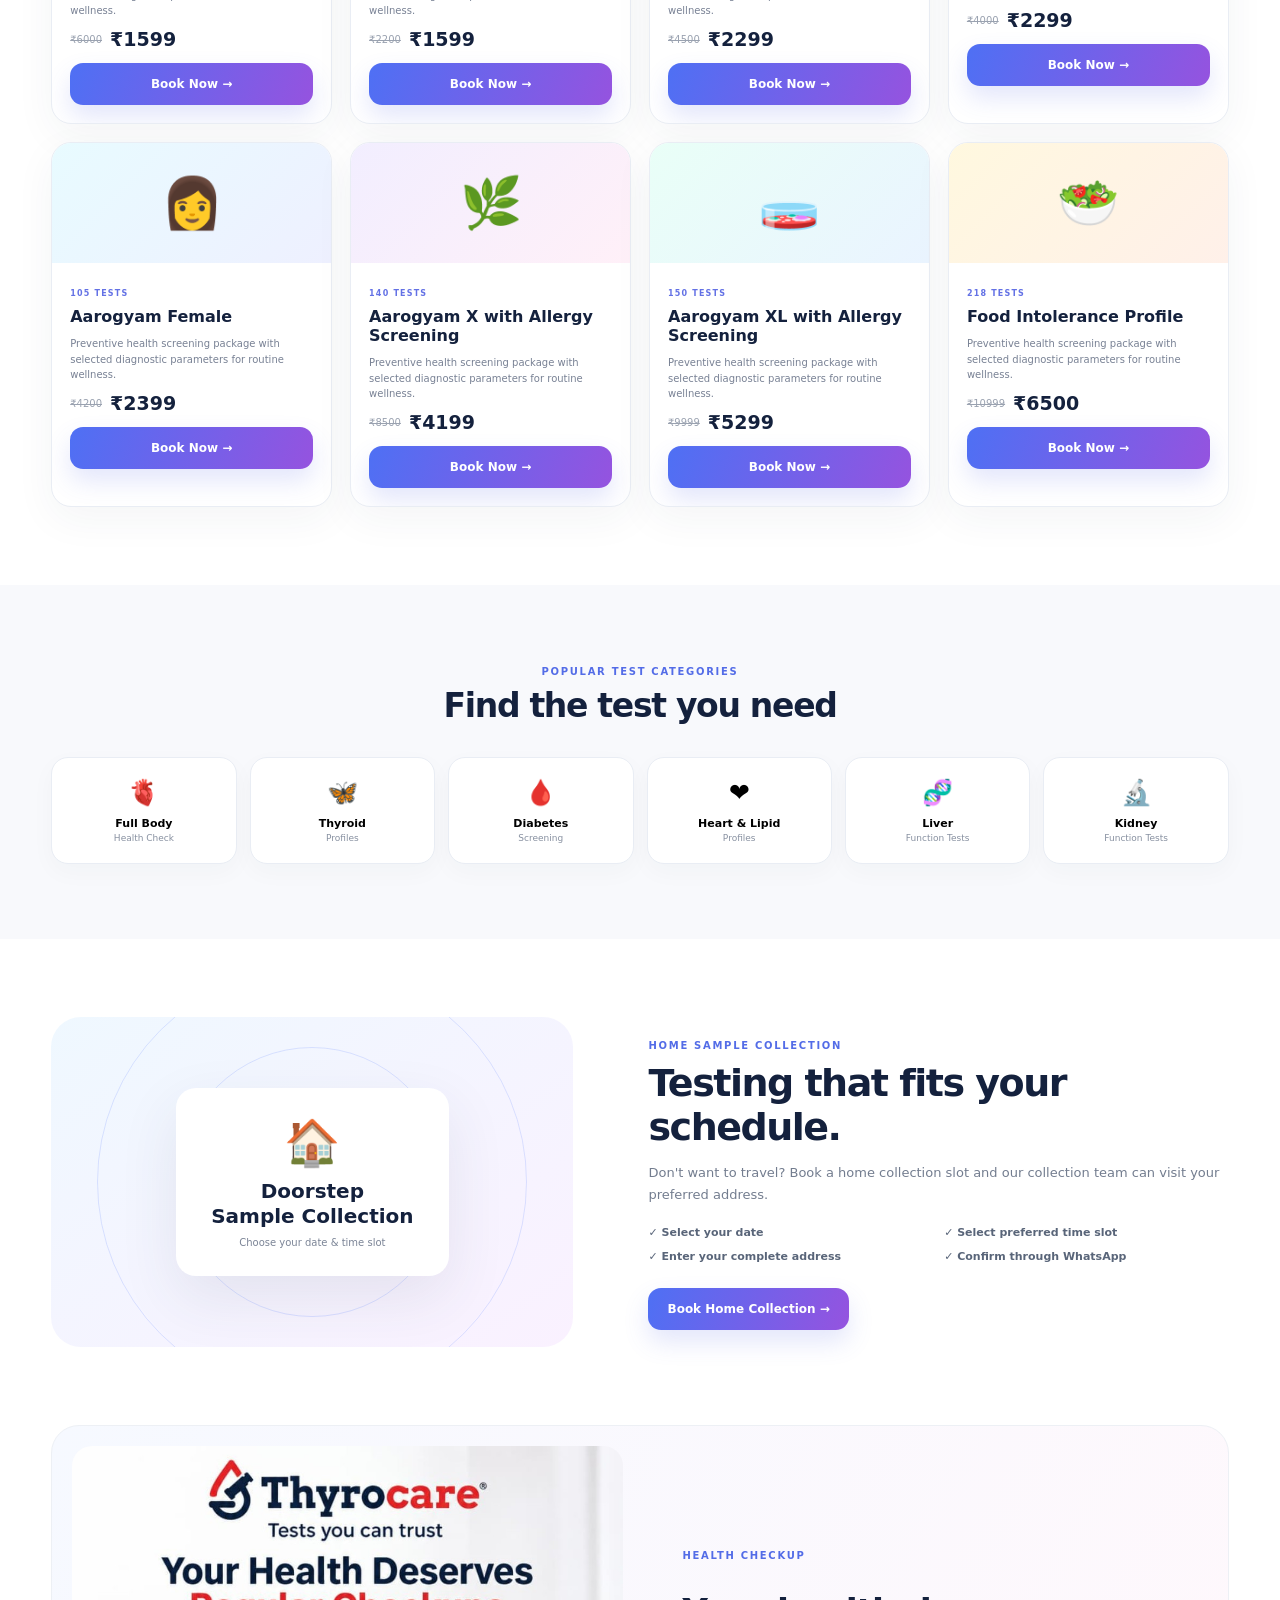
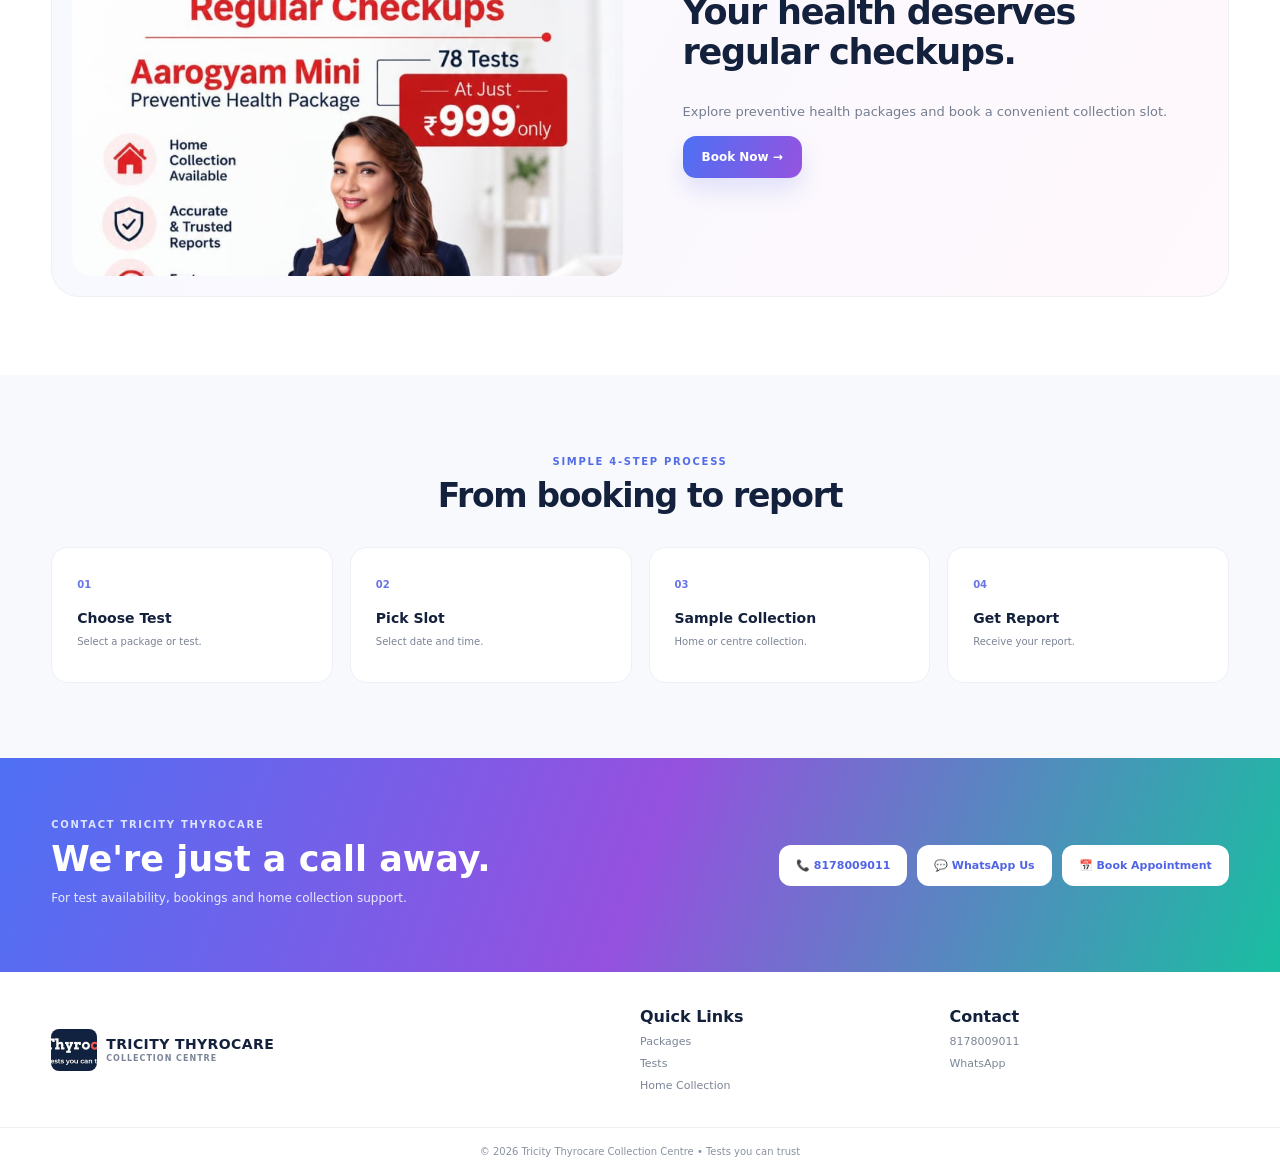
==== commit 99b48747: "Update website" ====
--- a/index.html
+++ b/index.html
@@ -1,13 +1,128 @@
-<!doctype html><html lang="en"><head>
-<meta charset="utf-8"><meta name="viewport" content="width=device-width,initial-scale=1">
-<title>Tricity Thyrocare Collection Centre</title><meta name="description" content="Book health packages and blood tests with Tricity Thyrocare Collection Centre.">
-<link rel="stylesheet" href="style.css"></head><body>
-<header><div class="top"><div class="logo"><span>✚</span><b>TRICITY THYROCARE</b><small>COLLECTION CENTRE</small></div><nav><a href="#packages">Packages</a><a href="#booking">Book Test</a><a href="#why">Why Us</a><a href="#contact">Contact</a></nav><a class="phone" href="tel:8178009011">☎ 8178009011</a></div></header>
-<section class="hero"><div class="hero-inner"><div><div class="pill">🧪 HEALTH TESTING MADE EASY</div><h1>Your Health.<br><strong>Your Tests.<br>Your Care.</strong></h1><p>Book diagnostic tests and health packages with convenient home sample collection.</p><div class="actions"><a class="btn" href="#booking">Book Your Health Checkup →</a><a class="btn light" href="https://wa.me/918178009011">WhatsApp Us</a></div><div class="badges"><span>✓ Home Collection</span><span>✓ Easy Online Booking</span><span>✓ Digital Reports</span></div></div><div class="hero-visual"><div class="blob"></div><div class="doctor">🧑‍⚕️</div><div class="float f1">🩸 <b>Blood Tests</b><small>Convenient collection</small></div><div class="float f2">❤️ <b>Health Packages</b><small>Choose what suits you</small></div></div></div></section>
-<div class="trust"><div><b>1000+</b><span>Tests & Profiles</span></div><div><b>25+</b><span>Health Packages</span></div><div><b>7 Days</b><span>Booking Support</span></div><div><b>Home</b><span>Sample Collection</span></div></div>
-<section id="packages" class="section"><div class="heading"><span>BEST TEST PACKAGES FOR YOU</span><h2>Popular Health Packages</h2><p>Choose from a variety of packages made for your everyday health needs.</p></div><div class="cards" id="cards"></div></section>
-<section id="booking" class="book"><div class="book-wrap"><div class="heading left"><span>ONLINE APPOINTMENT</span><h2>Book Your Health Checkup Now</h2><p>Choose your package, date and preferred collection slot.</p></div><form id="form"><div class="grid"><label>Test / Package<select id="test" required></select></label><label>Collection Type<select id="type"><option>Home Sample Collection</option><option>Visit Collection Centre</option></select></label><label>Patient Name<input id="name" required placeholder="Name"></label><label>Age<input id="age" type="number" min="1" max="120" required placeholder="Age"></label><label>Mobile No<input id="mobile" pattern="[0-9]{10}" required placeholder="10 Digit Indian Mobile No"></label><label>Email ID<input id="email" type="email" placeholder="Email ID"></label><label>Pin Code<input id="pin" inputmode="numeric" required placeholder="Pincode"></label><label>Select Date<input id="date" type="date" required></label><label>Preferred Slot<select id="slot" required><option value="">Select Slot</option><option>06:00 AM - 07:00 AM</option><option>07:00 AM - 08:00 AM</option><option>08:00 AM - 09:00 AM</option><option>09:00 AM - 10:00 AM</option><option>10:00 AM - 11:00 AM</option><option>11:00 AM - 12:00 PM</option></select></label><label class="wide">Full Address<textarea id="address" required placeholder="House / Street / Area / City"></textarea></label><label class="wide">Remark<textarea id="remark" placeholder="Any special request"></textarea></label></div><div class="summary"><b>Booking Summary</b><span id="summaryText">Select a package</span><strong id="total">₹0</strong></div><button class="btn submit">Confirm Booking via WhatsApp →</button><small>After confirmation, WhatsApp will open with your booking details.</small></form></div></section>
-<section id="why" class="why"><div class="heading"><span>WHY CHOOSE US?</span><h2>Simple, reliable & convenient</h2></div><div class="whygrid"><div>🏠<b>Home Sample Collection</b><p>Book a convenient collection from your doorstep.</p></div><div>📱<b>Easy Online Booking</b><p>Select package, date and time slot in seconds.</p></div><div>🔬<b>Diagnostic Testing</b><p>Tests are processed through the diagnostic network.</p></div><div>📄<b>Digital Reports</b><p>Get your reports through the available delivery channel.</p></div></div></section>
-<section class="cta"><div><span>NEED HELP?</span><h2>Book your test today.</h2><p>Call or WhatsApp Tricity Thyrocare Collection Centre.</p></div><a class="btn light" href="tel:8178009011">8178009011</a></section>
-<footer id="contact"><div class="logo"><span>✚</span><b>TRICITY THYROCARE</b><small>COLLECTION CENTRE</small></div><div><b>Contact</b><a href="tel:8178009011">8178009011</a><a href="https://wa.me/918178009011">WhatsApp</a></div><p>© 2026 Tricity Thyrocare Collection Centre</p></footer>
-<script src="script.js"></script></body></html>+<!doctype html>
+<html lang="en">
+<head>
+<meta charset="utf-8">
+<meta name="viewport" content="width=device-width,initial-scale=1">
+<title>Tricity Thyrocare Collection Centre</title>
+<meta name="description" content="Tricity Thyrocare Collection Centre - Blood Tests, Health Packages and Home Collection">
+<link rel="stylesheet" href="style.css">
+</head>
+<body>
+<div class="topbar"><div>🏠 Home Sample Collection Available</div><div>🇮🇳 PAN INDIA SERVICE AVAILABLE</div></div>
+
+<header class="header">
+  <div class="nav">
+    <a class="brand" href="#">
+      <img src="thyrocare-logo.jpg" alt="Thyrocare">
+      <div><strong>TRICITY THYROCARE</strong><span>COLLECTION CENTRE</span></div>
+    </a>
+    <nav>
+      <a href="#packages">Packages</a>
+      <a href="#tests">Tests</a>
+      <a href="#home">Home Collection</a>
+      <a href="#contact">Contact</a>
+    </nav>
+    <div class="header-actions">
+      <a class="whatsapp" href="https://wa.me/918178009011" target="_blank">◉ <span>WhatsApp</span> 8178009011</a>
+      <button class="menu" onclick="toggleMenu()">☰</button>
+    </div>
+  </div>
+</header>
+
+<main>
+<section class="hero">
+  <div class="hero-bg one"></div><div class="hero-bg two"></div>
+  <div class="container hero-grid">
+    <div class="hero-copy">
+      <span class="eyebrow">TRUSTED DIAGNOSTIC COLLECTION CENTRE</span>
+      <h1>Care for your health.<br><span>Test with confidence.</span></h1>
+      <p>Book blood tests and preventive health packages with convenient home sample collection through Tricity Thyrocare Collection Centre.</p>
+      <div class="hero-buttons">
+        <button class="btn primary" onclick="openBooking()">Book Your Test <b>→</b></button>
+        <a class="btn secondary" href="https://wa.me/918178009011" target="_blank">💬 WhatsApp Booking</a>
+      </div>
+      <div class="hero-points"><span>✓ Home Collection</span><span>✓ Easy Slot Booking</span><span>✓ Digital Reports</span></div>
+    </div>
+    <div class="hero-art">
+      <div class="circle"></div>
+      <div class="glass-card top"><b>🩸 1000+</b><small>Tests & Profiles</small></div>
+      <div class="glass-card bottom"><b>🏠 Home Collection</b><small>Book a convenient slot</small></div>
+      <div class="medical-symbol">✚</div>
+      <div class="floating-badge">❤️ <b>Your Health</b><small>Our Priority</small></div>
+    </div>
+  </div>
+</section>
+
+<section class="quick">
+ <div class="container quick-grid">
+  <div><span>🧪</span><b>1000+</b><small>Tests & Profiles</small></div>
+  <div><span>💚</span><b>25+</b><small>Health Packages</small></div>
+  <div><span>🏠</span><b>Home</b><small>Sample Collection</small></div>
+  <div><span>📞</span><b>8178009011</b><small>Booking Support</small></div>
+ </div>
+</section>
+
+<section id="packages" class="section">
+ <div class="container">
+  <div class="section-title"><div><span>FEATURED HEALTH PACKAGES</span><h2>Popular packages for you</h2><p>Beautifully presented, easy to compare and quick to book.</p></div><button class="outline" onclick="openBooking()">View All Packages →</button></div>
+  <div class="cards" id="cards"></div>
+ </div>
+</section>
+
+<section id="tests" class="test-section">
+ <div class="container">
+  <div class="section-title center"><div><span>POPULAR TEST CATEGORIES</span><h2>Find the test you need</h2></div></div>
+  <div class="test-grid">
+   <button onclick="category('Full Body Health Check')">🫀<b>Full Body</b><small>Health Check</small></button>
+   <button onclick="category('Thyroid Profile')">🦋<b>Thyroid</b><small>Profiles</small></button>
+   <button onclick="category('Diabetes Profile')">🩸<b>Diabetes</b><small>Screening</small></button>
+   <button onclick="category('Lipid Profile')">❤️<b>Heart & Lipid</b><small>Profiles</small></button>
+   <button onclick="category('Liver Function Test')">🧬<b>Liver</b><small>Function Tests</small></button>
+   <button onclick="category('Kidney Function Test')">🔬<b>Kidney</b><small>Function Tests</small></button>
+  </div>
+ </div>
+</section>
+
+<section id="home" class="home-section">
+ <div class="container home-grid">
+  <div class="home-visual"><div class="home-card">🏠<b>Doorstep<br>Sample Collection</b><small>Choose your date & time slot</small></div><div class="ring r1"></div><div class="ring r2"></div></div>
+  <div><span class="eyebrow">HOME SAMPLE COLLECTION</span><h2>Testing that fits your schedule.</h2><p>Don't want to travel? Book a home collection slot and our collection team can visit your preferred address.</p><div class="features"><span>✓ Select your date</span><span>✓ Select preferred time slot</span><span>✓ Enter your complete address</span><span>✓ Confirm through WhatsApp</span></div><button class="btn primary" onclick="openBooking()">Book Home Collection →</button></div>
+ </div>
+</section>
+
+<section class="promo-section">
+ <div class="container promo-wrap"><img src="health-package-promo.jpg" alt="Health package promotion"><div class="promo-copy"><span>HEALTH CHECKUP</span><h2>Your health deserves regular checkups.</h2><p>Explore preventive health packages and book a convenient collection slot.</p><button class="btn primary" onclick="openBooking()">Book Now →</button></div></div>
+</section>
+
+<section class="steps"><div class="container"><div class="section-title center"><div><span>SIMPLE 4-STEP PROCESS</span><h2>From booking to report</h2></div></div><div class="step-grid"><div><i>01</i><b>Choose Test</b><p>Select a package or test.</p></div><div><i>02</i><b>Pick Slot</b><p>Select date and time.</p></div><div><i>03</i><b>Sample Collection</b><p>Home or centre collection.</p></div><div><i>04</i><b>Get Report</b><p>Receive your report.</p></div></div></div></section>
+
+<section id="contact" class="contact"><div class="container contact-grid"><div><span class="eyebrow">CONTACT TRICITY THYROCARE</span><h2>We're just a call away.</h2><p>For test availability, bookings and home collection support.</p></div><div class="contact-actions"><a href="tel:8178009011">📞 <b>8178009011</b></a><a href="https://wa.me/918178009011" target="_blank">💬 <b>WhatsApp Us</b></a><button onclick="openBooking()">📅 <b>Book Appointment</b></button></div></div></section>
+</main>
+
+<footer><div class="container footer-grid"><div class="brand"><img src="thyrocare-logo.jpg" alt="Thyrocare"><div><strong>TRICITY THYROCARE</strong><span>COLLECTION CENTRE</span></div></div><div><b>Quick Links</b><a href="#packages">Packages</a><a href="#tests">Tests</a><a href="#home">Home Collection</a></div><div><b>Contact</b><a href="tel:8178009011">8178009011</a><a href="https://wa.me/918178009011">WhatsApp</a></div></div><div class="copyright">© 2026 Tricity Thyrocare Collection Centre • Tests you can trust</div></footer>
+
+<div class="popup" id="popup">
+ <div class="popup-box"><button class="x" onclick="closePopup()">×</button><img src="health-package-promo.jpg" alt="Health Package"><div class="popup-body"><span>LIMITED-TIME HEALTH OFFER</span><h3>Aarogyam Mini<br>Preventive Health Package</h3><p>78 Tests • Home Collection Available</p><div class="popup-price">₹999 <small>only</small></div><button class="btn primary" onclick="closePopup();openBooking('Aarogyam Mini')">Book Now →</button></div></div>
+</div>
+
+<div class="modal" id="modal">
+ <div class="modal-box"><button class="x" onclick="closeBooking()">×</button><div class="modal-title"><span>ONLINE APPOINTMENT</span><h2>Book your test</h2><p>Choose your package, date and preferred time slot.</p></div>
+ <form id="bookingForm">
+  <div class="form-grid">
+   <label>Patient Name<input id="name" required placeholder="Full name"></label>
+   <label>Mobile Number<input id="mobile" required pattern="[0-9]{10}" placeholder="10 digit mobile"></label>
+   <label>Test / Package<select id="package" required></select></label>
+   <label>Collection Type<select id="collection"><option>Home Sample Collection</option><option>Visit Collection Centre</option></select></label>
+   <label>Booking Date<input id="date" type="date" required></label>
+   <label>Preferred Slot<select id="slot" required><option value="">Select slot</option><option>06:00 AM – 07:00 AM</option><option>07:00 AM – 08:00 AM</option><option>08:00 AM – 09:00 AM</option><option>09:00 AM – 10:00 AM</option><option>10:00 AM – 11:00 AM</option><option>11:00 AM – 12:00 PM</option></select></label>
+   <label>Age<input id="age" type="number" min="1" max="120" placeholder="Age"></label>
+   <label>Pincode<input id="pin" required inputmode="numeric" placeholder="Pincode"></label>
+   <label class="wide">Full Address<textarea id="address" required placeholder="House / Street / Area / City"></textarea></label>
+  </div>
+  <div class="booking-note">📱 Booking confirmation will open on WhatsApp <b>8178009011</b>.</div>
+  <button class="btn primary full" type="submit">Confirm Booking on WhatsApp →</button>
+ </form>
+ </div>
+</div>
+<script src="script.js"></script>
+</body></html>
--- a/style.css
+++ b/style.css
@@ -1 +1 @@
-*{box-sizing:border-box}html{scroll-behavior:smooth}body{margin:0;font-family:Inter,Arial,sans-serif;color:#172033;background:#fff}a{text-decoration:none;color:inherit}header{position:sticky;top:0;z-index:10;background:#fff;border-bottom:1px solid #edf0f5}.top{max-width:1180px;width:92%;height:74px;margin:auto;display:flex;align-items:center;justify-content:space-between;gap:25px}.logo{display:grid;grid-template-columns:40px auto;column-gap:8px;align-items:center}.logo span{grid-row:span 2;width:40px;height:40px;border-radius:12px;background:linear-gradient(135deg,#12c7a0,#4c72f4);color:#fff;display:grid;place-items:center;font-size:24px}.logo b{font-size:16px;letter-spacing:.5px}.logo small{font-size:8px;font-weight:800;color:#7a8395;letter-spacing:1px}nav{display:flex;gap:28px;font-size:13px;font-weight:700;color:#5c6679}.phone{background:#f0f3ff;color:#5369e8;padding:11px 15px;border-radius:10px;font-weight:800}.hero{background:linear-gradient(120deg,#eafaff,#f6f0ff 55%,#eafff8);overflow:hidden}.hero-inner{max-width:1180px;width:92%;margin:auto;min-height:500px;display:grid;grid-template-columns:1fr 1fr;align-items:center;gap:35px}.pill,.heading>span,.book .heading>span,.cta span{font-size:11px;letter-spacing:1.5px;font-weight:900;color:#5369e8}.hero h1{font-size:58px;line-height:1.04;letter-spacing:-3px;margin:18px 0}.hero h1 strong{background:linear-gradient(90deg,#4e70f4,#a44fdf,#16bd9b);color:transparent;background-clip:text}.hero p{font-size:17px;line-height:1.7;color:#697386;max-width:540px}.actions{display:flex;gap:12px;margin:28px 0}.btn{display:inline-flex;align-items:center;justify-content:center;border:0;border-radius:12px;background:linear-gradient(110deg,#4d70f4,#8b51df);color:#fff;padding:14px 20px;font-weight:800;font-size:13px;cursor:pointer}.btn.light{background:#fff;color:#5369e8;box-shadow:0 8px 22px #3949ab18}.badges{display:flex;gap:18px;flex-wrap:wrap;color:#697386;font-size:12px;font-weight:700}.hero-visual{height:410px;position:relative;display:grid;place-items:center}.blob{width:340px;height:340px;border-radius:50%;background:linear-gradient(145deg,#4f74f5,#a65be4 65%,#19c8a2);box-shadow:0 30px 80px #5369e84d}.doctor{position:absolute;font-size:145px;filter:drop-shadow(0 20px 20px #0002)}.float{position:absolute;background:#fff;border-radius:16px;padding:13px 16px;box-shadow:0 18px 45px #23304a18;font-size:22px}.float b,.float small{display:block;margin-left:28px}.float b{font-size:13px}.float small{font-size:10px;color:#7b8495;margin-top:3px}.f1{left:0;top:55px}.f2{right:0;bottom:50px}.trust{max-width:1180px;width:92%;margin:auto;display:grid;grid-template-columns:repeat(4,1fr);padding:24px 0}.trust div{text-align:center;border-right:1px solid #edf0f5}.trust div:last-child{border:0}.trust b,.trust span{display:block}.trust b{font-size:23px}.trust span{font-size:11px;color:#7c8495;margin-top:4px}.section{padding:75px 0;max-width:1180px;width:92%;margin:auto}.heading{text-align:center;margin-bottom:35px}.heading h2,.book h2,.cta h2{font-size:34px;letter-spacing:-1px;margin:8px 0}.heading p{color:#747e90;font-size:13px}.cards{display:grid;grid-template-columns:repeat(4,1fr);gap:18px}.card{border:1px solid #e9edf4;border-radius:19px;overflow:hidden;background:#fff;box-shadow:0 10px 35px #27364d0b;transition:.2s}.card:hover{transform:translateY(-5px);box-shadow:0 18px 45px #27364d15}.pic{height:115px;display:grid;place-items:center;font-size:48px}.p1{background:#eafcff}.p2{background:#f2efff}.p3{background:#eaf9ff}.p4{background:#fff5df}.cardbody{padding:18px}.tag{font-size:9px;color:#6370e8;font-weight:900;letter-spacing:1px}.card h3{font-size:17px;margin:7px 0}.card p{font-size:11px;color:#7b8494;line-height:1.55;height:50px}.prices{display:flex;gap:9px;align-items:center}.prices del{font-size:11px;color:#9ca3af}.prices b{font-size:20px}.book{background:#f7f8fc;padding:70px 0}.book-wrap{max-width:920px;width:92%;margin:auto;background:#fff;border-radius:24px;padding:34px;box-shadow:0 18px 60px #2f3b5512}.left{text-align:left}.grid{display:grid;grid-template-columns:1fr 1fr;gap:14px}label{font-size:11px;font-weight:800;color:#5e687a}input,select,textarea{width:100%;margin-top:6px;padding:12px;border:1px solid #e0e4eb;border-radius:10px;font:inherit;font-size:12px;outline:none;background:#fff}textarea{height:75px;resize:vertical}.wide{grid-column:1/-1}.summary{margin:18px 0;padding:15px;border-radius:12px;background:#f6f7fb;display:flex;gap:15px;align-items:center}.summary span{color:#687286;font-size:12px;flex:1}.summary strong{font-size:20px}.submit{width:100%}form>small{display:block;text-align:center;color:#8991a0;margin-top:9px;font-size:10px}.why{padding:75px 0;max-width:1180px;width:92%;margin:auto}.whygrid{display:grid;grid-template-columns:repeat(4,1fr);gap:18px}.whygrid div{padding:25px;border-radius:17px;background:#f8f9fc;font-size:28px}.whygrid b{display:block;font-size:15px;margin-top:15px}.whygrid p{font-size:11px;color:#778094;line-height:1.6}.cta{padding:40px max(4%,calc((100% - 1180px)/2));background:linear-gradient(105deg,#4e70f3,#9b53df,#16c6a3);color:#fff;display:flex;justify-content:space-between;align-items:center}.cta span{color:#dce4ff}.cta h2{margin:5px 0}.cta p{font-size:12px;color:#e9ecff}footer{background:#111827;color:#d9dfeb;padding:28px max(4%,calc((100% - 1180px)/2));display:flex;align-items:center;justify-content:space-between;gap:20px}footer .logo b{color:#fff}footer>div:nth-child(2) a{display:block;font-size:12px;margin-top:6px;color:#fff}@media(max-width:900px){nav{display:none}.hero-inner{grid-template-columns:1fr}.hero-visual{height:350px}.cards{grid-template-columns:1fr 1fr}.whygrid{grid-template-columns:1fr 1fr}.trust{grid-template-columns:1fr 1fr;gap:15px}.trust div{border:0}}@media(max-width:560px){.phone{display:none}.hero h1{font-size:43px}.hero-visual{transform:scale(.82);margin:-20px 0}.cards,.grid{grid-template-columns:1fr}.whygrid{grid-template-columns:1fr}.wide{grid-column:auto}.book-wrap{padding:22px}.cta,footer{flex-direction:column;align-items:flex-start}.trust{grid-template-columns:1fr 1fr}.actions{flex-direction:column}}+*{box-sizing:border-box}html{scroll-behavior:smooth}body{margin:0;font-family:Inter,system-ui,-apple-system,Segoe UI,sans-serif;color:#14213d;background:#fff}a{text-decoration:none;color:inherit}button{font:inherit;cursor:pointer}.container{width:min(1180px,92%);margin:auto}.topbar{height:32px;background:#13284b;color:#fff;display:flex;justify-content:space-between;align-items:center;padding:0 4%;font-size:10px;font-weight:800;letter-spacing:.4px}.header{position:sticky;top:0;z-index:30;background:#ffffffee;backdrop-filter:blur(15px);border-bottom:1px solid #edf0f5}.nav{height:78px;display:flex;align-items:center;justify-content:space-between;gap:20px}.brand{display:flex;align-items:center;gap:9px}.brand img{width:46px;height:42px;object-fit:cover;border-radius:8px}.brand strong{display:block;font-size:14px;letter-spacing:.4px}.brand span{display:block;color:#7b8496;font-size:8px;font-weight:900;letter-spacing:1px;margin-top:2px}nav{display:flex;gap:26px;color:#5c6679;font-size:12px;font-weight:800}nav a:hover{color:#4e6de8}.header-actions{display:flex;align-items:center;gap:9px}.whatsapp{background:#e7fff3;color:#0b9c69;padding:11px 13px;border-radius:12px;font-size:11px;font-weight:900}.menu{display:none;border:0;background:#f1f3f8;padding:9px;border-radius:9px}.hero{position:relative;overflow:hidden;background:linear-gradient(125deg,#effaff 0%,#f8f2ff 53%,#effff8 100%);padding:68px 0}.hero-bg{position:absolute;border-radius:50%;filter:blur(3px);opacity:.45}.hero-bg.one{width:240px;height:240px;background:#63d8ff;right:-70px;top:-80px}.hero-bg.two{width:180px;height:180px;background:#ffb4d9;left:-60px;bottom:-70px}.hero-grid{display:grid;grid-template-columns:1fr .9fr;align-items:center;gap:55px;position:relative}.eyebrow,.section-title>div>span,.contact .eyebrow,.promo-copy>span{font-size:10px;letter-spacing:1.7px;font-weight:900;color:#536ce7}.hero h1{font-size:59px;line-height:1.02;letter-spacing:-3.5px;margin:15px 0}.hero h1 span{background:linear-gradient(90deg,#4f70f4,#a34ee0,#15bb99);-webkit-background-clip:text;color:transparent}.hero p{color:#6c7688;line-height:1.7;max-width:570px;font-size:16px}.hero-buttons{display:flex;gap:11px;margin:27px 0}.btn{border:0;border-radius:13px;padding:14px 19px;font-size:12px;font-weight:900;display:inline-flex;align-items:center;justify-content:center;gap:10px}.primary{background:linear-gradient(110deg,#4e70f4,#9553df);color:#fff;box-shadow:0 12px 25px #5868e62b}.secondary{background:#fff;color:#5368e5;border:1px solid #e4e8f0}.hero-points{display:flex;gap:17px;flex-wrap:wrap;color:#687286;font-size:11px;font-weight:800}.hero-art{height:390px;position:relative;display:grid;place-items:center}.circle{width:315px;height:315px;border-radius:50%;background:linear-gradient(145deg,#4d72f5,#a44fe0 60%,#16c6a3);box-shadow:0 35px 75px #536be844}.medical-symbol{position:absolute;color:#fff;font-size:130px;font-weight:900;text-shadow:0 15px 25px #1d2d6a44}.glass-card,.floating-badge{position:absolute;background:#fff;border:1px solid #edf0f5;border-radius:17px;box-shadow:0 18px 50px #24324a18;padding:14px 17px}.glass-card b,.glass-card small{display:block}.glass-card b{font-size:13px}.glass-card small{font-size:10px;color:#7d8697;margin-top:3px}.glass-card.top{left:0;top:55px}.glass-card.bottom{right:0;bottom:45px}.floating-badge{right:35px;top:35px;color:#ec4250}.floating-badge b{color:#24324a;font-size:12px}.floating-badge small{display:block;color:#7c8495;font-size:9px;margin-left:29px}.quick{background:#fff;border-bottom:1px solid #edf0f5}.quick-grid{display:grid;grid-template-columns:repeat(4,1fr);padding:21px 0}.quick-grid>div{text-align:center;border-right:1px solid #edf0f5}.quick-grid>div:last-child{border:0}.quick-grid span{font-size:19px;margin-right:7px}.quick-grid b{font-size:18px}.quick-grid small{display:block;color:#7c8595;font-size:9px;margin-top:3px}.section{padding:78px 0}.section-title{display:flex;justify-content:space-between;align-items:end;gap:20px;margin-bottom:32px}.section-title h2{font-size:33px;letter-spacing:-1.3px;margin:7px 0}.section-title p{color:#788194;font-size:12px}.section-title.center{display:block;text-align:center}.outline{background:#fff;border:1px solid #dfe4ee;color:#566be6;padding:11px 15px;border-radius:11px;font-weight:900;font-size:11px}.cards{display:grid;grid-template-columns:repeat(4,1fr);gap:18px}.card{overflow:hidden;border:1px solid #e9edf4;border-radius:20px;background:#fff;box-shadow:0 12px 40px #25344b0d;transition:.2s}.card:hover{transform:translateY(-5px);box-shadow:0 22px 55px #25344b16}.card-img{height:120px;display:grid;place-items:center;font-size:50px}.bg1{background:linear-gradient(135deg,#e8fbff,#eef0ff)}.bg2{background:linear-gradient(135deg,#f2eeff,#fff0f8)}.bg3{background:linear-gradient(135deg,#e9fff7,#eaf4ff)}.bg4{background:linear-gradient(135deg,#fff8df,#fff0e9)}.card-body{padding:18px}.tag{font-size:8px;letter-spacing:1.2px;color:#6371e5;font-weight:900}.card h3{font-size:16px;margin:7px 0 5px}.card p{font-size:10px;color:#788194;line-height:1.55;height:46px}.price{display:flex;gap:8px;align-items:center}.price del{color:#9aa2b0;font-size:10px}.price b{font-size:19px}.card button{width:100%;margin-top:13px}.test-section{background:#f8f9fc;padding:75px 0}.test-grid{display:grid;grid-template-columns:repeat(6,1fr);gap:13px}.test-grid button{border:1px solid #e9edf4;background:#fff;border-radius:17px;padding:20px 10px;text-align:center;box-shadow:0 8px 25px #27364d08}.test-grid button:hover{border-color:#bcc5ff;transform:translateY(-2px)}.test-grid button:first-letter{font-size:25px}.test-grid b,.test-grid small{display:block}.test-grid b{font-size:11px;margin-top:10px}.test-grid small{font-size:9px;color:#8790a0;margin-top:3px}.home-section{padding:78px 0}.home-grid{display:grid;grid-template-columns:.9fr 1fr;gap:75px;align-items:center}.home-section h2{font-size:38px;letter-spacing:-1.5px;margin:8px 0}.home-section p{color:#737d8f;line-height:1.7;font-size:13px}.home-visual{height:330px;position:relative;display:grid;place-items:center;background:linear-gradient(145deg,#eff8ff,#faf1ff);border-radius:30px;overflow:hidden}.home-card{z-index:2;background:#fff;border-radius:20px;padding:28px 35px;text-align:center;box-shadow:0 22px 60px #34405418;font-size:45px}.home-card b,.home-card small{display:block}.home-card b{font-size:20px;line-height:1.25;margin-top:10px}.home-card small{font-size:10px;color:#7b8496;margin-top:8px}.ring{position:absolute;border-radius:50%;border:1px solid #9db0ff55}.r1{width:270px;height:270px}.r2{width:430px;height:430px}.features{display:grid;grid-template-columns:1fr 1fr;gap:11px;margin:20px 0 25px}.features span{font-size:11px;font-weight:800;color:#596579}.promo-section{padding:0 0 78px}.promo-wrap{display:grid;grid-template-columns:1fr 1fr;gap:35px;align-items:center;background:linear-gradient(120deg,#f6f9ff,#fff8fc);border:1px solid #edf0f5;border-radius:28px;padding:20px;overflow:hidden}.promo-wrap img{width:100%;max-height:430px;object-fit:cover;object-position:top;border-radius:20px}.promo-copy{padding:25px}.promo-copy h2{font-size:35px;letter-spacing:-1.2px}.promo-copy p{color:#747e90;line-height:1.7;font-size:13px}.steps{padding:75px 0;background:#f8f9fc}.step-grid{display:grid;grid-template-columns:repeat(4,1fr);gap:17px}.step-grid div{background:#fff;border:1px solid #edf0f5;border-radius:17px;padding:25px}.step-grid i{font-style:normal;color:#6874e8;font-weight:900;font-size:10px}.step-grid b{display:block;margin-top:18px;font-size:14px}.step-grid p{font-size:10px;color:#7a8394}.contact{padding:55px 0;background:linear-gradient(110deg,#4f70f4,#9551df,#19bea1);color:#fff}.contact .eyebrow{color:#dce4ff}.contact h2{font-size:35px;margin:7px 0}.contact p{color:#e8ebff;font-size:12px}.contact-grid{display:flex;justify-content:space-between;align-items:center;gap:30px}.contact-actions{display:flex;flex-wrap:wrap;gap:10px}.contact-actions a,.contact-actions button{border:0;background:#fff;color:#4f64e6;border-radius:12px;padding:14px 17px;font-size:11px}.contact-actions button{font-weight:900}.footer-grid{padding:35px 0;display:grid;grid-template-columns:2fr 1fr 1fr;gap:30px}.footer-grid>b,.footer-grid>div>b{display:block}.footer-grid>div:not(.brand) a{display:block;font-size:11px;color:#7c8596;margin-top:9px}.copyright{border-top:1px solid #edf0f5;padding:18px 4%;text-align:center;color:#8a92a1;font-size:10px}footer{background:#fff}.popup,.modal{display:none;position:fixed;inset:0;z-index:100;background:#14213db8;backdrop-filter:blur(7px);align-items:center;justify-content:center;padding:18px}.popup.show,.modal.show{display:flex}.popup-box{width:min(720px,100%);background:#fff;border-radius:25px;overflow:hidden;display:grid;grid-template-columns:1fr 1fr;position:relative;box-shadow:0 30px 100px #0005}.popup-box>img{width:100%;height:100%;object-fit:cover}.popup-body{padding:35px}.popup-body>span,.modal-title>span{font-size:9px;letter-spacing:1.5px;font-weight:900;color:#5d6fe4}.popup-body h3{font-size:27px;line-height:1.15}.popup-body p{color:#727c8e;font-size:12px}.popup-price{font-size:39px;font-weight:900;color:#df2835;margin:20px 0}.popup-price small{font-size:11px;color:#687386}.x{position:absolute;right:14px;top:12px;width:34px;height:34px;border:0;border-radius:50%;background:#fff;font-size:24px;z-index:2}.modal-box{width:min(700px,100%);max-height:92vh;overflow:auto;background:#fff;border-radius:24px;padding:30px;position:relative}.modal-title h2{font-size:29px;margin:7px 0}.modal-title p{font-size:12px;color:#7a8394}.form-grid{display:grid;grid-template-columns:1fr 1fr;gap:13px}label{display:block;font-size:10px;font-weight:900;color:#5d6779}input,select,textarea{display:block;width:100%;margin-top:6px;padding:12px;border:1px solid #e0e5ed;border-radius:10px;outline:none;font:inherit;font-size:11px;background:#fff}textarea{height:78px;resize:vertical}.wide{grid-column:1/-1}.booking-note{background:#f1fff9;border:1px solid #d7f6ea;border-radius:10px;padding:12px;font-size:10px;color:#477364;margin:15px 0}.full{width:100%}@media(max-width:950px){nav{display:none}.menu{display:block}.hero-grid,.home-grid,.promo-wrap{grid-template-columns:1fr}.hero-art{height:330px}.cards{grid-template-columns:1fr 1fr}.test-grid{grid-template-columns:repeat(3,1fr)}.step-grid{grid-template-columns:1fr 1fr}.contact-grid{display:block}.contact-actions{margin-top:20px}.footer-grid{grid-template-columns:1fr 1fr}}@media(max-width:600px){.topbar{font-size:8px}.topbar div:last-child{display:none}.header .brand strong{font-size:11px}.whatsapp span{display:none}.hero{padding:48px 0}.hero h1{font-size:42px;letter-spacing:-2px}.hero-buttons{flex-direction:column}.hero-art{transform:scale(.85);margin:-15px 0}.quick-grid{grid-template-columns:1fr 1fr;gap:16px}.quick-grid>div{border:0}.section-title{display:block}.section-title .outline{margin-top:12px}.cards{grid-template-columns:1fr}.test-grid{grid-template-columns:1fr 1fr}.features{grid-template-columns:1fr}.promo-wrap{padding:10px}.promo-copy{padding:18px}.step-grid{grid-template-columns:1fr}.popup-box{grid-template-columns:1fr}.popup-box>img{height:260px}.form-grid{grid-template-columns:1fr}.wide{grid-column:auto}.footer-grid{grid-template-columns:1fr}.nav{height:68px}}
